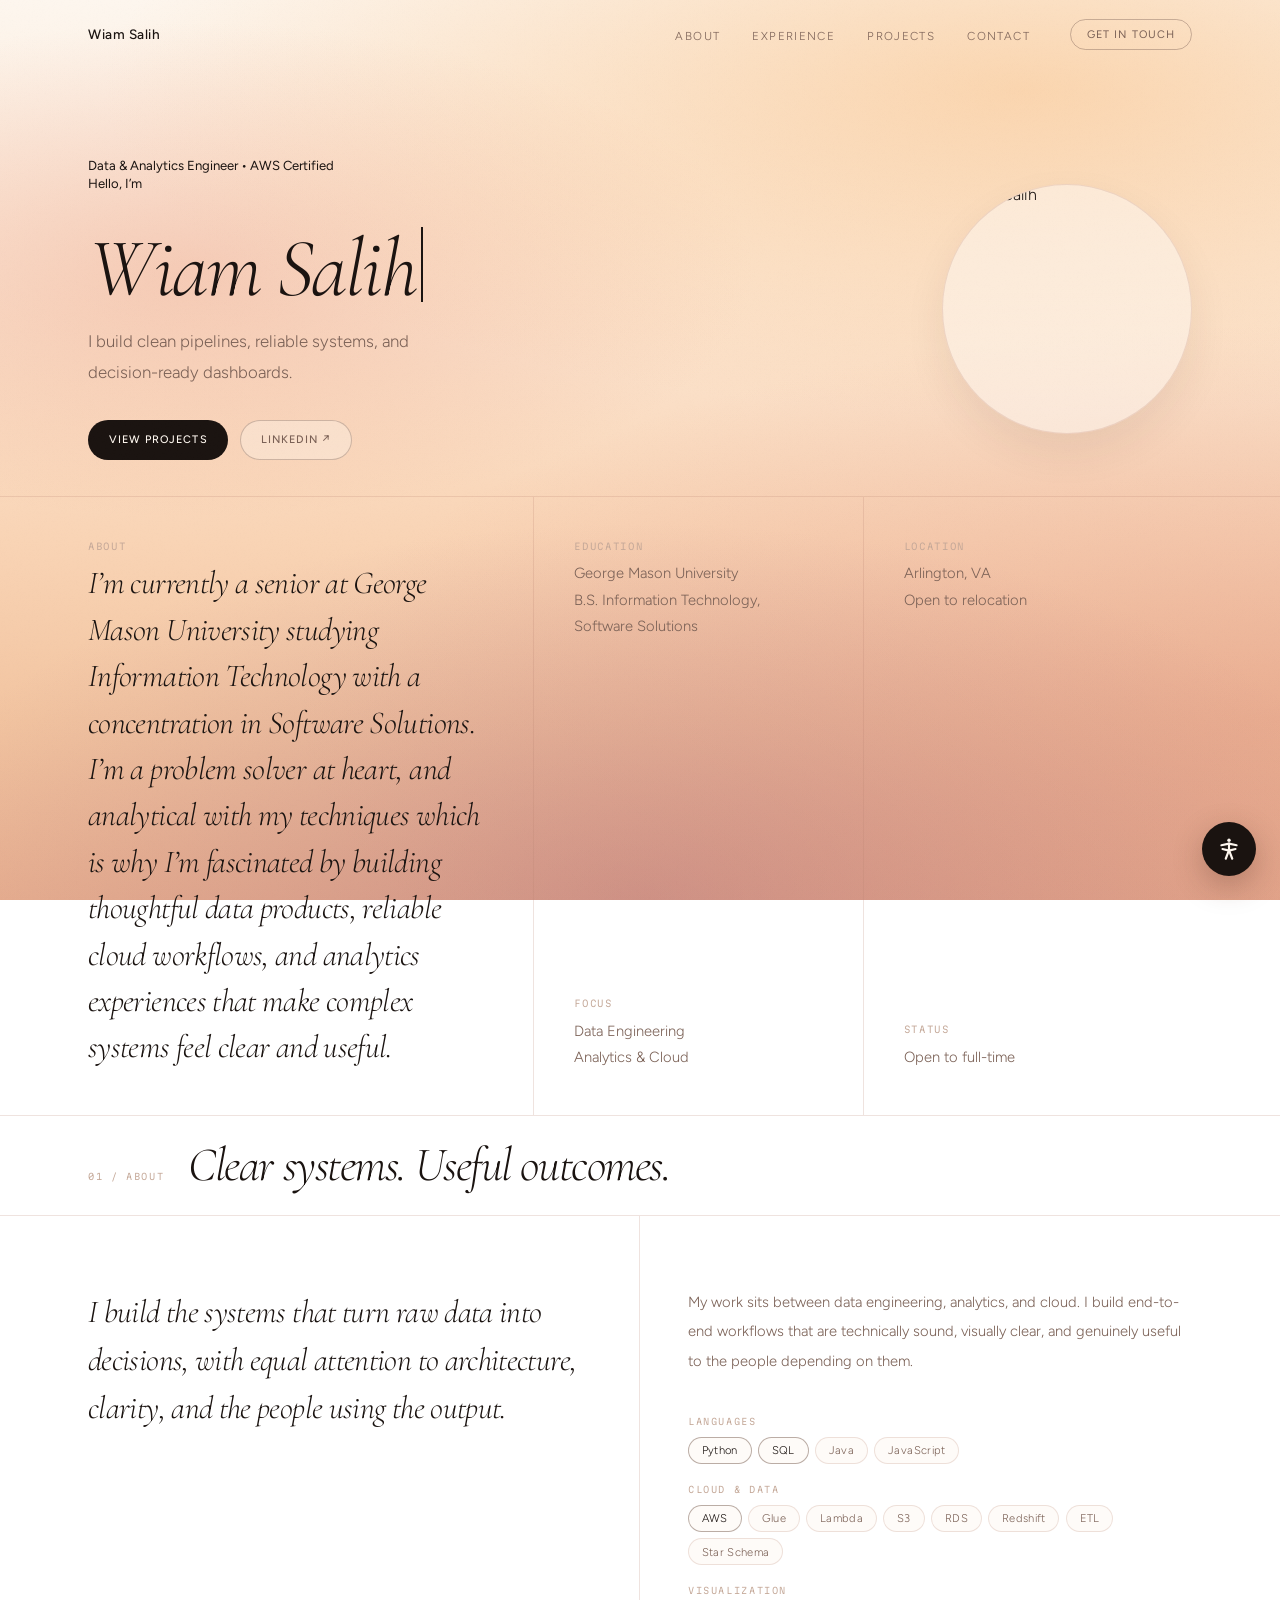
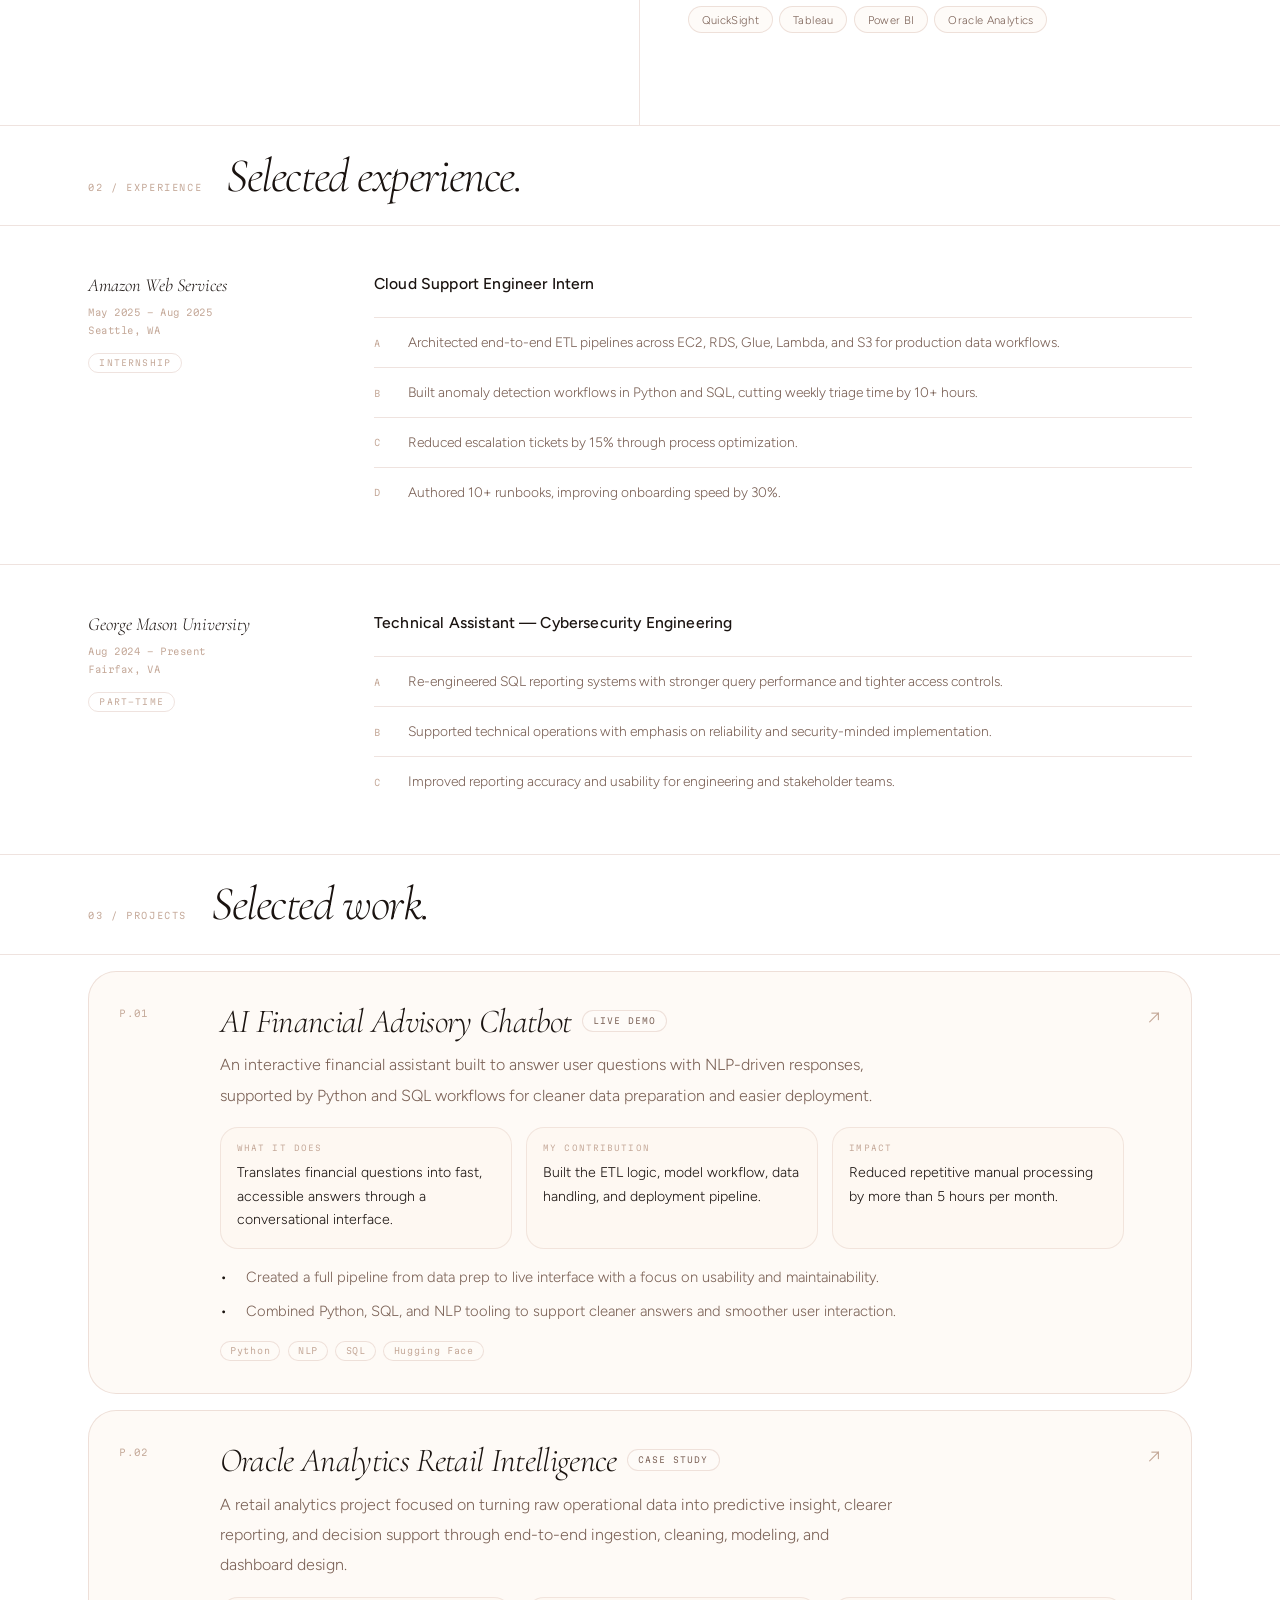
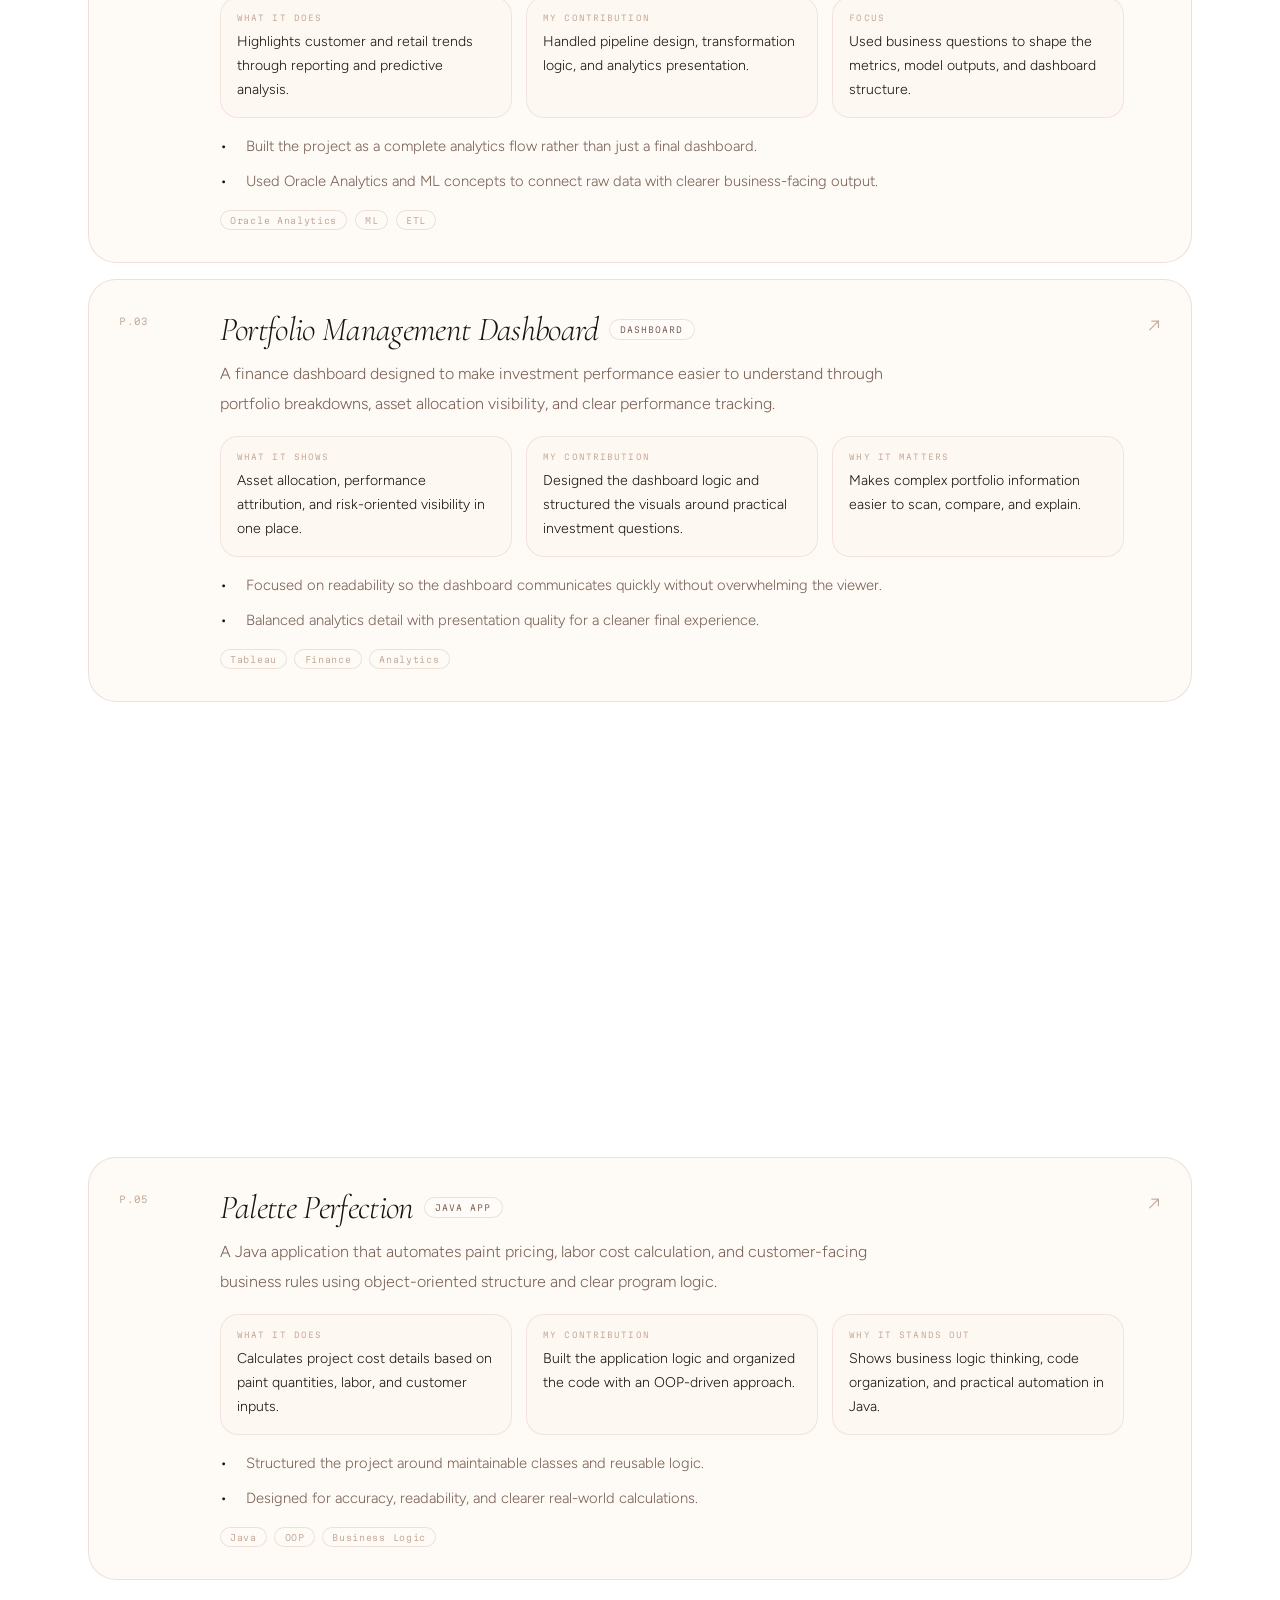
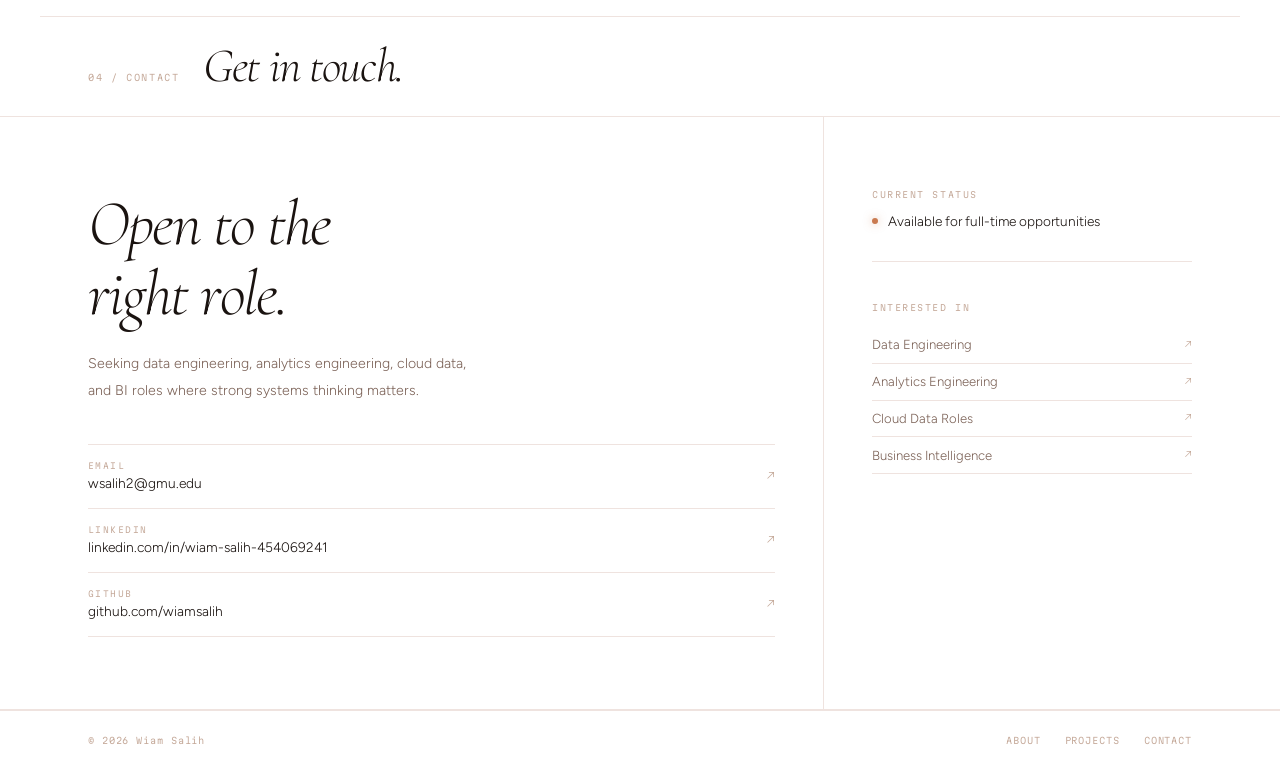
==== index.html @ b7ea5c24 "Implement accessibility toolkit in index.html Added accessibility features including a toggle for hi" ====
<!DOCTYPE html>
<html lang="en">
<head>
  <meta charset="UTF-8" />
  <meta name="viewport" content="width=device-width, initial-scale=1.0" />
  <title>Wiam Salih</title>
  <link rel="preconnect" href="https://fonts.googleapis.com" />
  <link rel="preconnect" href="https://fonts.gstatic.com" crossorigin />
  <link href="https://fonts.googleapis.com/css2?family=Cormorant+Garamond:ital,wght@0,300;1,300;1,400&family=Figtree:wght@300;400;500;600&family=Martian+Mono:wght@300;400&display=swap" rel="stylesheet" />

  <style>
    :root {
      --s0: #fdf6ee;
      --s1: #fce8d5;
      --s2: #f9d0b0;
      --s3: #f4b48a;
      --s4: #e8937a;
      --s5: #d4756a;
      --s6: #b85e6a;
      --s7: #8e4a6e;

      --ink: #1a1310;
      --mid: #7a6055;
      --faint: #c4a898;
      --rule: rgba(180,130,110,0.22);
      --card: rgba(253,246,238,0.52);

      --serif: 'Cormorant Garamond', Georgia, serif;
      --sans: 'Figtree', system-ui, sans-serif;
      --mono: 'Martian Mono', monospace;

      --max: 1200px;
      --pad: clamp(1.25rem, 4vw, 3rem);
    }

    *, *::before, *::after { box-sizing: border-box; margin: 0; padding: 0; }
    html { scroll-behavior: smooth; }

    body {
      font-family: var(--sans);
      font-weight: 300;
      color: var(--ink);
      -webkit-font-smoothing: antialiased;
      overflow-x: hidden;
      background:
        radial-gradient(ellipse 120% 60% at 80% 10%, rgba(248,190,130,0.55) 0%, transparent 60%),
        radial-gradient(ellipse 80% 50% at 15% 30%, rgba(232,147,122,0.35) 0%, transparent 55%),
        radial-gradient(ellipse 100% 70% at 50% 100%, rgba(142,74,110,0.28) 0%, transparent 60%),
        radial-gradient(ellipse 140% 80% at 100% 80%, rgba(212,117,106,0.3) 0%, transparent 55%),
        linear-gradient(180deg, #fdf6ee 0%, #fce8d5 30%, #f9d4b5 60%, #f2c4a0 80%, #e8b090 100%);
      background-attachment: fixed;
      min-height: 100vh;
    }

    body::after {
      content: "";
      position: fixed;
      inset: 0;
      pointer-events: none;
      z-index: 9998;
      background-image: url("data:image/svg+xml,%3Csvg xmlns='http://www.w3.org/2000/svg' width='300' height='300'%3E%3Cfilter id='n'%3E%3CfeTurbulence type='fractalNoise' baseFrequency='0.75' numOctaves='4' stitchTiles='stitch'/%3E%3C/filter%3E%3Crect width='300' height='300' filter='url(%23n)' opacity='0.03'/%3E%3C/svg%3E");
      opacity: 0.5;
    }

    a { color: inherit; text-decoration: none; }

    nav {
      position: fixed;
      top: 0;
      left: 0;
      right: 0;
      z-index: 100;
      transition: background .4s, border-color .4s, backdrop-filter .4s;
      border-bottom: 1px solid transparent;
    }
    nav.scrolled {
      background: rgba(253,246,238,0.82);
      backdrop-filter: blur(16px) saturate(1.4);
      border-color: var(--rule);
    }
    .nav-inner {
      max-width: var(--max);
      margin: 0 auto;
      padding: 0 var(--pad);
      height: 68px;
      display: flex;
      align-items: center;
      justify-content: space-between;
    }
    .nav-logo {
      font-size: 0.85rem;
      font-weight: 500;
      letter-spacing: 0.04em;
      color: var(--ink);
    }
    .nav-right {
      display: flex;
      align-items: center;
      gap: 2.5rem;
    }
    .nav-links {
      list-style: none;
      display: flex;
      gap: 2rem;
    }
    .nav-links a {
      font-size: 0.72rem;
      letter-spacing: 0.12em;
      text-transform: uppercase;
      color: var(--mid);
      transition: color .2s;
    }
    .nav-links a:hover { color: var(--ink); }
    .nav-cta {
      font-size: 0.68rem;
      font-weight: 400;
      letter-spacing: 0.1em;
      text-transform: uppercase;
      border: 1px solid rgba(122,96,85,0.4);
      padding: 0.5rem 1rem;
      border-radius: 999px;
      color: var(--mid);
      transition: border-color .2s, color .2s, background .2s;
    }
    .nav-cta:hover {
      border-color: var(--ink);
      color: var(--ink);
      background: rgba(26,19,16,0.04);
    }

    .hero-top {
      padding-top: 68px;
      border-bottom: 1px solid var(--rule);
      position: relative;
      isolation: isolate;
    }
    .hero-top-inner {
      max-width: var(--max);
      margin: 0 auto;
      padding: clamp(4rem, 10vh, 7rem) var(--pad) clamp(2rem, 4vh, 3.5rem);
    }
    .hero-copy {
      display: grid;
      grid-template-columns: minmax(0, 1fr) 260px;
      gap: clamp(2rem, 5vw, 5rem);
      align-items: center;
    }
    .hero-text {
      max-width: 760px;
      min-width: 0;
    }
    .hero-eyebrow {
      font-family: var(--sans);
      font-size: 0.82rem;
      font-weight: 400;
      letter-spacing: 0;
      color: var(--ink);
      margin-bottom: 0.2rem;
    }
    .hero-intro {
      font-size: 0.82rem;
      font-weight: 400;
      color: var(--ink);
      margin-bottom: 0.2rem;
    }
    .typed-name-wrap {
      min-height: clamp(5rem, 9vw, 7.25rem);
      display: flex;
      align-items: flex-end;
      margin-bottom: 1rem;
    }
    .typed-name {
      font-family: var(--serif);
      font-size: clamp(3.2rem, 6.7vw, 5.2rem);
      font-weight: 300;
      font-style: italic;
      line-height: 0.98;
      letter-spacing: -0.03em;
      white-space: nowrap;
      color: var(--ink);
    }
    .cursor {
      display: inline-block;
      width: 2px;
      height: 0.9em;
      margin-left: 6px;
      background: var(--ink);
      vertical-align: -0.08em;
      animation: blinkCursor 1s steps(1) infinite;
    }
    @keyframes blinkCursor { 50% { opacity: 0; } }

    .hero-subcopy {
      max-width: 34ch;
      margin-top: 0.4rem;
      font-size: 1.05rem;
      line-height: 1.85;
      color: var(--mid);
    }
    .hero-actions {
      display: flex;
      gap: 0.75rem;
      flex-wrap: wrap;
      margin-top: 2rem;
    }
    .hero-image-wrap {
      display: flex;
      justify-content: flex-end;
      align-items: center;
    }
    .hero-image {
      width: clamp(180px, 22vw, 250px);
      height: clamp(180px, 22vw, 250px);
      border-radius: 50%;
      overflow: hidden;
      border: 1px solid var(--rule);
      background: rgba(253,246,238,0.55);
      box-shadow: 0 18px 40px rgba(67,35,25,0.08);
      flex-shrink: 0;
    }
    .hero-image img {
      width: 100%;
      height: 100%;
      object-fit: cover;
      object-position: center;
      display: block;
    }

    .hero-bottom { border-bottom: 1px solid var(--rule); }
    .hero-cols {
      max-width: var(--max);
      margin: 0 auto;
      padding: 0 var(--pad);
      display: grid;
      grid-template-columns: 1.15fr 0.85fr 0.85fr;
    }
    .hero-col {
      padding: 2.75rem 0;
      display: flex;
      flex-direction: column;
      gap: 2rem;
      justify-content: space-between;
    }
    .hero-col + .hero-col {
      border-left: 1px solid var(--rule);
      padding-left: 2.5rem;
    }
    .hero-col:not(:last-child) { padding-right: 2.5rem; }
    .col-label {
      font-family: var(--mono);
      font-size: 0.58rem;
      letter-spacing: 0.18em;
      text-transform: uppercase;
      color: var(--faint);
      margin-bottom: 0.55rem;
    }
    .col-value {
      font-size: 0.92rem;
      color: var(--mid);
      line-height: 1.8;
    }
    .col-value.big {
      font-family: var(--serif);
      font-size: clamp(1.4rem, 2.8vw, 2rem);
      font-weight: 300;
      font-style: italic;
      line-height: 1.45;
      letter-spacing: -0.02em;
      color: var(--ink);
    }

    .btn {
      display: inline-flex;
      align-items: center;
      font-size: 0.68rem;
      font-weight: 500;
      letter-spacing: 0.1em;
      text-transform: uppercase;
      padding: 0.78rem 1.22rem;
      border-radius: 999px;
      border: 1px solid transparent;
      transition: background .2s, color .2s, border-color .2s, transform .18s;
      cursor: pointer;
    }
    .btn:hover { transform: translateY(-1px); }
    .btn-dark {
      background: var(--ink);
      color: var(--s0);
    }
    .btn-dark:hover { background: #2f1e18; }
    .btn-ghost {
      border-color: rgba(122,96,85,0.35);
      color: var(--mid);
      background: rgba(253,246,238,0.35);
    }
    .btn-ghost:hover {
      border-color: var(--ink);
      color: var(--ink);
    }

    .s-hdr { border-bottom: 1px solid var(--rule); }
    .s-hdr-inner {
      max-width: var(--max);
      margin: 0 auto;
      padding: 1.6rem var(--pad);
      display: flex;
      align-items: baseline;
      gap: 1.5rem;
    }
    .s-num {
      font-family: var(--mono);
      font-size: 0.56rem;
      letter-spacing: 0.18em;
      text-transform: uppercase;
      color: var(--faint);
      flex-shrink: 0;
    }
    .s-title {
      font-family: var(--serif);
      font-size: clamp(1.75rem, 4vw, 3rem);
      font-weight: 300;
      font-style: italic;
      letter-spacing: -0.03em;
      line-height: 1;
      color: var(--ink);
    }

    .about-body { border-bottom: 1px solid var(--rule); }
    .about-body-inner {
      max-width: var(--max);
      margin: 0 auto;
      padding: 0 var(--pad);
      display: grid;
      grid-template-columns: 1fr 1fr;
    }
    .about-left {
      padding: 4.5rem 3rem 4.5rem 0;
      border-right: 1px solid var(--rule);
    }
    .about-statement {
      font-family: var(--serif);
      font-size: clamp(1.4rem, 2.6vw, 2rem);
      font-weight: 300;
      font-style: italic;
      line-height: 1.5;
      letter-spacing: -0.02em;
      color: var(--ink);
    }
    .about-right { padding: 4.5rem 0 4.5rem 3rem; }
    .about-para {
      font-size: 0.92rem;
      color: var(--mid);
      line-height: 2;
      margin-bottom: 2.5rem;
    }
    .skill-row { margin-bottom: 1.25rem; }
    .skill-label {
      font-family: var(--mono);
      font-size: 0.56rem;
      letter-spacing: 0.18em;
      text-transform: uppercase;
      color: var(--faint);
      margin-bottom: 0.6rem;
    }
    .chips {
      display: flex;
      flex-wrap: wrap;
      gap: 0.4rem;
    }
    .chip {
      font-size: 0.7rem;
      letter-spacing: 0.03em;
      color: var(--mid);
      border: 1px solid var(--rule);
      border-radius: 999px;
      padding: 0.35rem 0.8rem;
      transition: border-color .2s, color .2s;
      background: rgba(253,246,238,0.4);
    }
    .chip:hover { border-color: rgba(122,96,85,0.6); color: var(--ink); }
    .chip.hi { border-color: rgba(122,96,85,0.5); color: var(--ink); }

    .exp-list { border-bottom: 1px solid var(--rule); }
    .exp-item {
      border-bottom: 1px solid var(--rule);
      transition: background .25s;
    }
    .exp-item:last-child { border-bottom: none; }
    .exp-item:hover { background: rgba(253,246,238,0.5); }
    .exp-item-inner {
      max-width: var(--max);
      margin: 0 auto;
      padding: 3rem var(--pad);
      display: grid;
      grid-template-columns: 230px 1fr;
      gap: 3.5rem;
    }
    .exp-company {
      font-family: var(--serif);
      font-size: 1.15rem;
      font-weight: 300;
      font-style: italic;
      margin-bottom: 0.45rem;
      color: var(--ink);
    }
    .exp-meta {
      font-family: var(--mono);
      font-size: 0.58rem;
      letter-spacing: 0.06em;
      color: var(--faint);
      line-height: 2;
    }
    .exp-badge {
      display: inline-block;
      margin-top: 0.75rem;
      font-family: var(--mono);
      font-size: 0.52rem;
      letter-spacing: 0.14em;
      text-transform: uppercase;
      color: var(--faint);
      border: 1px solid var(--rule);
      border-radius: 999px;
      padding: 0.25rem 0.65rem;
    }
    .exp-role {
      font-size: 0.98rem;
      font-weight: 500;
      color: var(--ink);
      margin-bottom: 1.5rem;
      letter-spacing: 0.01em;
    }
    .exp-bullets {
      list-style: none;
      counter-reset: abc;
    }
    .exp-bullets li {
      display: grid;
      grid-template-columns: 1.4rem 1fr;
      gap: 0.75rem;
      padding: 0.75rem 0;
      border-top: 1px solid var(--rule);
      font-size: 0.86rem;
      color: var(--mid);
      line-height: 1.8;
      counter-increment: abc;
    }
    .exp-bullets li::before {
      content: counter(abc, upper-alpha);
      font-family: var(--mono);
      font-size: 0.56rem;
      color: var(--faint);
      padding-top: 0.35rem;
      letter-spacing: 0.05em;
    }

    .project-list {
      border-bottom: 1px solid var(--rule);
      max-width: var(--max);
      margin: 0 auto;
      padding: 1rem var(--pad) 2.2rem;
      display: grid;
      gap: 1rem;
    }
    .project-row {
      display: block;
      border: 1px solid var(--rule);
      border-radius: 28px;
      background: var(--card);
      backdrop-filter: blur(10px);
      transition: transform .25s, border-color .25s, background .25s, box-shadow .25s;
      overflow: hidden;
    }
    .project-row:hover {
      transform: translateY(-4px);
      border-color: rgba(122,96,85,0.45);
      background: rgba(253,246,238,0.72);
      box-shadow: 0 18px 45px rgba(67,35,25,0.08);
    }
    .project-row:hover .pr-arrow {
      transform: translate(4px,-4px);
      color: var(--ink);
    }
    .project-row-inner {
      padding: 1.8rem 1.9rem 2rem;
      display: grid;
      grid-template-columns: 78px 1fr auto;
      align-items: start;
      gap: 1.4rem;
    }
    .pr-num {
      font-family: var(--mono);
      font-size: 0.58rem;
      letter-spacing: 0.12em;
      text-transform: uppercase;
      color: var(--faint);
      padding-top: 0.45rem;
    }
    .pr-topline {
      display: flex;
      align-items: center;
      flex-wrap: wrap;
      gap: 0.65rem;
      margin-bottom: 0.55rem;
    }
    .pr-title {
      font-family: var(--serif);
      font-size: clamp(1.5rem, 2.9vw, 2.1rem);
      font-weight: 300;
      font-style: italic;
      letter-spacing: -0.02em;
      color: var(--ink);
    }
    .pr-badge {
      font-family: var(--mono);
      font-size: 0.52rem;
      letter-spacing: 0.12em;
      text-transform: uppercase;
      color: var(--mid);
      border: 1px solid var(--rule);
      border-radius: 999px;
      padding: 0.3rem 0.65rem;
      background: rgba(255,255,255,0.24);
    }
    .pr-desc {
      font-size: 1rem;
      color: var(--mid);
      line-height: 1.9;
      max-width: 68ch;
      margin-bottom: 1rem;
    }
    .pr-detail-grid {
      display: grid;
      grid-template-columns: repeat(3, minmax(0, 1fr));
      gap: 0.9rem;
      margin-bottom: 1rem;
    }
    .pr-detail {
      border: 1px solid rgba(180,130,110,0.16);
      border-radius: 18px;
      padding: 0.95rem 1rem;
      background: rgba(253,246,238,0.5);
    }
    .pr-detail-label {
      font-family: var(--mono);
      font-size: 0.5rem;
      letter-spacing: 0.14em;
      text-transform: uppercase;
      color: var(--faint);
      margin-bottom: 0.45rem;
    }
    .pr-detail-value {
      font-size: 0.88rem;
      line-height: 1.7;
      color: var(--ink);
    }
    .pr-highlights {
      list-style: none;
      display: grid;
      gap: 0.55rem;
      margin-bottom: 1rem;
    }
    .pr-highlights li {
      display: grid;
      grid-template-columns: 1rem 1fr;
      gap: 0.65rem;
      font-size: 0.92rem;
      color: var(--mid);
      line-height: 1.75;
    }
    .pr-highlights li::before {
      content: "•";
      color: var(--ink);
    }
    .pr-tags {
      display: flex;
      gap: 0.45rem;
      flex-wrap: wrap;
    }
    .pr-tag {
      font-family: var(--mono);
      font-size: 0.54rem;
      letter-spacing: 0.08em;
      color: var(--faint);
      border: 1px solid var(--rule);
      border-radius: 999px;
      padding: 0.22rem 0.58rem;
      background: rgba(255,255,255,0.18);
    }
    .pr-arrow {
      font-size: 1.2rem;
      color: var(--faint);
      flex-shrink: 0;
      transition: transform .25s, color .2s;
      padding-top: 0.45rem;
    }

    .contact-body { border-bottom: 1px solid var(--rule); }
    .contact-body-inner {
      max-width: var(--max);
      margin: 0 auto;
      padding: 0 var(--pad);
      display: grid;
      grid-template-columns: 1fr 0.5fr;
    }
    .contact-left {
      padding: 4.5rem 3rem 4.5rem 0;
      border-right: 1px solid var(--rule);
    }
    .contact-h {
      font-family: var(--serif);
      font-size: clamp(2rem, 5vw, 4rem);
      font-weight: 300;
      font-style: italic;
      letter-spacing: -0.03em;
      line-height: 1.1;
      color: var(--ink);
      margin-bottom: 1.25rem;
    }
    .contact-sub {
      font-size: 0.88rem;
      color: var(--mid);
      line-height: 1.95;
      margin-bottom: 2.5rem;
      max-width: 42ch;
    }
    .clinks { display: grid; }
    .clink {
      display: flex;
      align-items: center;
      justify-content: space-between;
      padding: 1rem 0;
      border-top: 1px solid var(--rule);
      transition: opacity .2s;
    }
    .clink:last-child { border-bottom: 1px solid var(--rule); }
    .clink:hover { opacity: 0.55; }
    .cl-label {
      font-family: var(--mono);
      font-size: 0.52rem;
      letter-spacing: 0.18em;
      text-transform: uppercase;
      color: var(--faint);
      display: block;
      margin-bottom: 0.12rem;
    }
    .cl-value {
      font-size: 0.86rem;
      color: var(--ink);
    }
    .cl-arrow {
      font-size: 0.8rem;
      color: var(--faint);
    }

    .contact-right {
      padding: 4.5rem 0 4.5rem 3rem;
    }
    .st-label,
    .roles-label {
      font-family: var(--mono);
      font-size: 0.54rem;
      letter-spacing: 0.18em;
      text-transform: uppercase;
      color: var(--faint);
      margin-bottom: 0.85rem;
    }
    .st-row {
      display: flex;
      align-items: center;
      gap: 0.6rem;
      font-size: 0.85rem;
      color: var(--ink);
      margin-bottom: 2.5rem;
      padding-bottom: 2rem;
      border-bottom: 1px solid var(--rule);
    }
    .sdot {
      width: 6px;
      height: 6px;
      border-radius: 50%;
      background: #c97a50;
      box-shadow: 0 0 8px rgba(201,122,80,0.5);
      animation: blink 2.5s ease-in-out infinite;
    }
    @keyframes blink { 0%,100% { opacity: 1; } 50% { opacity: 0.3; } }
    .role-item {
      font-size: 0.82rem;
      color: var(--mid);
      padding: 0.65rem 0;
      border-bottom: 1px solid var(--rule);
      display: flex;
      justify-content: space-between;
      align-items: center;
      transition: color .2s;
    }
    .role-item:first-of-type { border-top: 1px solid var(--rule); }
    .role-item:hover { color: var(--ink); }
    .role-arr {
      font-size: 0.7rem;
      color: var(--faint);
    }

    footer { border-top: 1px solid var(--rule); }
    .footer-inner {
      max-width: var(--max);
      margin: 0 auto;
      padding: 1.5rem var(--pad);
      display: flex;
      justify-content: space-between;
      align-items: center;
      flex-wrap: wrap;
      gap: 1rem;
    }
    .footer-copy,
    .footer-links a {
      font-family: var(--mono);
      font-size: 0.56rem;
      letter-spacing: 0.1em;
      color: var(--faint);
    }
    .footer-links {
      display: flex;
      gap: 1.5rem;
    }
    .footer-links a {
      text-transform: uppercase;
      transition: color .2s;
    }
    .footer-links a:hover { color: var(--ink); }

    .reveal {
      opacity: 0;
      transform: translateY(12px);
      transition: opacity .7s ease, transform .7s ease;
    }
    .reveal.visible {
      opacity: 1;
      transform: translateY(0);
    }

    @media (max-width: 1080px) {
      .hero-copy {
        grid-template-columns: 1fr 220px;
      }
      .pr-detail-grid {
        grid-template-columns: 1fr;
      }
    }

    @media (max-width: 960px) {
      .hero-copy {
        grid-template-columns: 1fr;
      }
      .hero-text {
        order: 2;
      }
      .hero-image-wrap {
        order: 1;
        justify-content: flex-start;
      }
      .hero-cols {
        grid-template-columns: 1fr 1fr;
      }
      .hero-col:last-child {
        display: none;
      }
      .about-body-inner,
      .contact-body-inner {
        grid-template-columns: 1fr;
      }
      .about-left,
      .contact-left {
        border-right: none;
        border-bottom: 1px solid var(--rule);
        padding-right: 0;
        padding-bottom: 3rem;
      }
      .about-right,
      .contact-right {
        padding-left: 0;
      }
      .exp-item-inner {
        grid-template-columns: 1fr;
        gap: 1.25rem;
      }
      .project-row-inner {
        grid-template-columns: 1fr;
      }
      .pr-arrow {
        display: none;
      }
    }

    /* ===== Accessibility toolkit ===== */
    .skip-link {
      position: absolute;
      left: -999px;
      top: auto;
      z-index: 10000;
      background: var(--ink);
      color: var(--s0);
      padding: 0.85rem 1.25rem;
      border-radius: 0 0 10px 0;
      font-size: 0.85rem;
      letter-spacing: 0.02em;
    }
    .skip-link:focus {
      left: 0;
      top: 0;
    }

    :focus-visible {
      outline: 3px solid #8e4a6e;
      outline-offset: 2px;
    }

    #a11y-toggle {
      position: fixed;
      bottom: 1.5rem;
      right: 1.5rem;
      z-index: 9999;
      width: 54px;
      height: 54px;
      border-radius: 50%;
      background: var(--ink);
      color: var(--s0);
      border: none;
      display: flex;
      align-items: center;
      justify-content: center;
      cursor: pointer;
      box-shadow: 0 10px 30px rgba(67,35,25,0.28);
      transition: transform .18s, background .2s;
    }
    #a11y-toggle:hover { background: #2f1e18; transform: translateY(-2px); }
    #a11y-toggle svg { width: 26px; height: 26px; }

    #a11y-panel {
      position: fixed;
      bottom: 5.5rem;
      right: 1.5rem;
      z-index: 9999;
      width: min(320px, calc(100vw - 2.5rem));
      background: rgba(253,246,238,0.97);
      backdrop-filter: blur(14px) saturate(1.3);
      border: 1px solid var(--rule);
      border-radius: 20px;
      box-shadow: 0 20px 50px rgba(67,35,25,0.22);
      padding: 1.25rem;
      display: none;
      flex-direction: column;
      gap: 0.9rem;
      max-height: min(70vh, 560px);
      overflow-y: auto;
    }
    #a11y-panel.open { display: flex; }
    #a11y-panel h2 {
      font-family: var(--serif);
      font-size: 1.3rem;
      font-weight: 300;
      font-style: italic;
      color: var(--ink);
    }
    .a11y-row {
      display: flex;
      align-items: center;
      justify-content: space-between;
      gap: 0.75rem;
      border-top: 1px solid var(--rule);
      padding-top: 0.9rem;
    }
    .a11y-row:first-of-type { border-top: none; padding-top: 0; }
    .a11y-row-label {
      font-size: 0.82rem;
      color: var(--ink);
    }
    .a11y-row-desc {
      font-size: 0.7rem;
      color: var(--mid);
      margin-top: 0.15rem;
    }
    .a11y-btn-group {
      display: flex;
      gap: 0.4rem;
      flex-shrink: 0;
    }
    .a11y-mini-btn {
      width: 32px;
      height: 32px;
      border-radius: 50%;
      border: 1px solid var(--rule);
      background: rgba(255,255,255,0.4);
      color: var(--ink);
      font-size: 0.9rem;
      cursor: pointer;
      display: flex;
      align-items: center;
      justify-content: center;
      transition: border-color .2s, background .2s;
    }
    .a11y-mini-btn:hover { border-color: var(--ink); background: rgba(255,255,255,0.7); }

    .a11y-switch {
      position: relative;
      width: 42px;
      height: 24px;
      border-radius: 999px;
      background: rgba(122,96,85,0.3);
      border: none;
      cursor: pointer;
      flex-shrink: 0;
      transition: background .2s;
    }
    .a11y-switch::before {
      content: "";
      position: absolute;
      top: 3px;
      left: 3px;
      width: 18px;
      height: 18px;
      border-radius: 50%;
      background: var(--s0);
      transition: transform .2s;
    }
    .a11y-switch[aria-pressed="true"] { background: var(--ink); }
    .a11y-switch[aria-pressed="true"]::before { transform: translateX(18px); }

    .a11y-reset {
      margin-top: 0.25rem;
      align-self: flex-start;
      font-size: 0.72rem;
      letter-spacing: 0.08em;
      text-transform: uppercase;
      color: var(--mid);
      background: none;
      border: 1px solid var(--rule);
      border-radius: 999px;
      padding: 0.5rem 0.9rem;
      cursor: pointer;
      transition: border-color .2s, color .2s;
    }
    .a11y-reset:hover { border-color: var(--ink); color: var(--ink); }

    /* Underline links mode */
    body.a11y-underline a { text-decoration: underline; text-underline-offset: 2px; }

    /* Reduce motion mode */
    body.a11y-reduce-motion,
    body.a11y-reduce-motion * {
      animation-duration: 0.001ms !important;
      animation-iteration-count: 1 !important;
      transition-duration: 0.001ms !important;
      scroll-behavior: auto !important;
    }
    body.a11y-reduce-motion .reveal { opacity: 1 !important; transform: none !important; }

    /* Dyslexia-friendly mode */
    body.a11y-dyslexia,
    body.a11y-dyslexia .hero-subcopy,
    body.a11y-dyslexia .about-para,
    body.a11y-dyslexia .pr-desc,
    body.a11y-dyslexia .exp-bullets li,
    body.a11y-dyslexia .pr-highlights li,
    body.a11y-dyslexia .col-value,
    body.a11y-dyslexia .contact-sub {
      font-family: Arial, Verdana, sans-serif !important;
      letter-spacing: 0.02em;
      line-height: 1.9 !important;
      word-spacing: 0.08em;
    }
    body.a11y-dyslexia .typed-name,
    body.a11y-dyslexia .s-title,
    body.a11y-dyslexia .about-statement,
    body.a11y-dyslexia .pr-title,
    body.a11y-dyslexia .contact-h,
    body.a11y-dyslexia .exp-company,
    body.a11y-dyslexia .col-value.big {
      font-family: Arial, Verdana, sans-serif !important;
      font-style: normal !important;
    }

    /* High contrast mode */
    body.a11y-contrast {
      background: #000 !important;
    }
    body.a11y-contrast::after { display: none; }
    body.a11y-contrast,
    body.a11y-contrast .col-value,
    body.a11y-contrast .col-value.big,
    body.a11y-contrast .about-para,
    body.a11y-contrast .hero-subcopy,
    body.a11y-contrast .pr-desc,
    body.a11y-contrast .pr-detail-value,
    body.a11y-contrast .exp-bullets li,
    body.a11y-contrast .pr-highlights li,
    body.a11y-contrast .contact-sub,
    body.a11y-contrast .exp-meta,
    body.a11y-contrast .cl-value,
    body.a11y-contrast .role-item {
      color: #fff !important;
    }
    body.a11y-contrast .typed-name,
    body.a11y-contrast .s-title,
    body.a11y-contrast .about-statement,
    body.a11y-contrast .pr-title,
    body.a11y-contrast .contact-h,
    body.a11y-contrast .exp-company,
    body.a11y-contrast h1,
    body.a11y-contrast h2,
    body.a11y-contrast h3 {
      color: #ffe27a !important;
    }
    body.a11y-contrast nav,
    body.a11y-contrast #a11y-panel,
    body.a11y-contrast .project-row,
    body.a11y-contrast .pr-detail {
      background: #000 !important;
      border-color: #ffe27a !important;
    }
    body.a11y-contrast nav.scrolled { backdrop-filter: none !important; }
    body.a11y-contrast a { color: #7fd4ff !important; }
    body.a11y-contrast .btn-dark { background: #ffe27a !important; color: #000 !important; }
    body.a11y-contrast .btn-ghost { border-color: #ffe27a !important; color: #ffe27a !important; }
    body.a11y-contrast .chip,
    body.a11y-contrast .pr-tag,
    body.a11y-contrast .exp-badge,
    body.a11y-contrast .pr-badge { border-color: #ffe27a !important; color: #fff !important; background: #000 !important; }
    body.a11y-contrast .rule,
    body.a11y-contrast * { border-color: #ffe27a !important; }

    @media (max-width: 640px) {
      .nav-links {
        display: none;
      }
      .hero-top-inner {
        padding-top: 3rem;
      }
      .hero-cols {
        grid-template-columns: 1fr;
      }
      .hero-col + .hero-col {
        border-left: none;
        border-top: 1px solid var(--rule);
        padding-left: 0;
      }
      .typed-name {
        font-size: clamp(2.6rem, 15vw, 4rem);
        white-space: normal;
      }
      .hero-subcopy {
        font-size: 0.96rem;
      }
      .project-list {
        padding-inline: 1rem;
      }
      .project-row-inner {
        padding: 1.4rem;
      }
      .pr-num {
        display: none;
      }
      .pr-title {
        font-size: 1.55rem;
      }
      .pr-desc,
      .pr-highlights li,
      .pr-detail-value {
        font-size: 0.92rem;
      }
    }
  </style>
</head>
<body>
  <a class="skip-link" href="#main">Skip to main content</a>
  <nav id="nav">
    <div class="nav-inner">
      <span class="nav-logo">Wiam Salih</span>
      <div class="nav-right">
        <ul class="nav-links">
          <li><a href="#about">About</a></li>
          <li><a href="#experience">Experience</a></li>
          <li><a href="#projects">Projects</a></li>
          <li><a href="#contact">Contact</a></li>
        </ul>
        <a class="nav-cta" href="mailto:wsalih2@gmu.edu">Get in touch</a>
      </div>
    </div>
  </nav>

  <main id="main">
    <div class="hero-top reveal visible">
      <div class="hero-top-inner">
        <div class="hero-copy">
          <div class="hero-text">
            <div class="hero-eyebrow">Data &amp; Analytics Engineer • AWS Certified</div>
            <div class="hero-intro">Hello, I’m</div>
            <div class="typed-name-wrap">
              <h1 class="typed-name" id="typedName" aria-label="Wiam Salih">Wiam Salih</h1>
            </div>
            <p class="hero-subcopy">I build clean pipelines, reliable systems, and decision-ready dashboards.</p>
            <div class="hero-actions">
              <a class="btn btn-dark" href="#projects">View Projects</a>
              <a class="btn btn-ghost" href="https://www.linkedin.com/in/wiam-salih-454069241/" target="_blank" rel="noopener">LinkedIn ↗</a>
            </div>
          </div>

          <div class="hero-image-wrap">
            <div class="hero-image">
              <img src="pictureofme.png" alt="Wiam Salih" />
            </div>
          </div>
        </div>
      </div>
    </div>

    <div class="hero-bottom">
      <div class="hero-cols reveal visible">
        <div class="hero-col">
          <div>
            <div class="col-label">About</div>
            <div class="col-value big">I’m currently a senior at George Mason University studying Information Technology with a concentration in Software Solutions. I’m a problem solver at heart, and analytical with my techniques which is why I’m fascinated by building thoughtful data products, reliable cloud workflows, and analytics experiences that make complex systems feel clear and useful.</div>
          </div>
        </div>
        <div class="hero-col">
          <div>
            <div class="col-label">Education</div>
            <div class="col-value">George Mason University<br />B.S. Information Technology, Software Solutions</div>
          </div>
          <div>
            <div class="col-label">Focus</div>
            <div class="col-value">Data Engineering<br />Analytics &amp; Cloud</div>
          </div>
        </div>
        <div class="hero-col">
          <div>
            <div class="col-label">Location</div>
            <div class="col-value">Arlington, VA<br />Open to relocation</div>
          </div>
          <div>
            <div class="col-label">Status</div>
            <div class="col-value">Open to full-time</div>
          </div>
        </div>
      </div>
    </div>

    <div id="about">
      <div class="s-hdr">
        <div class="s-hdr-inner reveal">
          <span class="s-num">01 / About</span>
          <h2 class="s-title">Clear systems. Useful outcomes.</h2>
        </div>
      </div>
      <div class="about-body">
        <div class="about-body-inner">
          <div class="about-left reveal">
            <p class="about-statement">I build the systems that turn raw data into decisions, with equal attention to architecture, clarity, and the people using the output.</p>
          </div>
          <div class="about-right reveal">
            <p class="about-para">My work sits between data engineering, analytics, and cloud. I build end-to-end workflows that are technically sound, visually clear, and genuinely useful to the people depending on them.</p>
            <div class="skill-row">
              <div class="skill-label">Languages</div>
              <div class="chips">
                <span class="chip hi">Python</span>
                <span class="chip hi">SQL</span>
                <span class="chip">Java</span>
                <span class="chip">JavaScript</span>
              </div>
            </div>
            <div class="skill-row">
              <div class="skill-label">Cloud &amp; Data</div>
              <div class="chips">
                <span class="chip hi">AWS</span>
                <span class="chip">Glue</span>
                <span class="chip">Lambda</span>
                <span class="chip">S3</span>
                <span class="chip">RDS</span>
                <span class="chip">Redshift</span>
                <span class="chip">ETL</span>
                <span class="chip">Star Schema</span>
              </div>
            </div>
            <div class="skill-row">
              <div class="skill-label">Visualization</div>
              <div class="chips">
                <span class="chip">QuickSight</span>
                <span class="chip">Tableau</span>
                <span class="chip">Power BI</span>
                <span class="chip">Oracle Analytics</span>
              </div>
            </div>
          </div>
        </div>
      </div>
    </div>

    <div id="experience">
      <div class="s-hdr">
        <div class="s-hdr-inner reveal">
          <span class="s-num">02 / Experience</span>
          <h2 class="s-title">Selected experience.</h2>
        </div>
      </div>
      <div class="exp-list">
        <div class="exp-item reveal">
          <div class="exp-item-inner">
            <div>
              <div class="exp-company">Amazon Web Services</div>
              <div class="exp-meta">May 2025 – Aug 2025<br />Seattle, WA</div>
              <div class="exp-badge">Internship</div>
            </div>
            <div>
              <div class="exp-role">Cloud Support Engineer Intern</div>
              <ul class="exp-bullets">
                <li>Architected end-to-end ETL pipelines across EC2, RDS, Glue, Lambda, and S3 for production data workflows.</li>
                <li>Built anomaly detection workflows in Python and SQL, cutting weekly triage time by 10+ hours.</li>
                <li>Reduced escalation tickets by 15% through process optimization.</li>
                <li>Authored 10+ runbooks, improving onboarding speed by 30%.</li>
              </ul>
            </div>
          </div>
        </div>

        <div class="exp-item reveal">
          <div class="exp-item-inner">
            <div>
              <div class="exp-company">George Mason University</div>
              <div class="exp-meta">Aug 2024 – Present<br />Fairfax, VA</div>
              <div class="exp-badge">Part-Time</div>
            </div>
            <div>
              <div class="exp-role">Technical Assistant — Cybersecurity Engineering</div>
              <ul class="exp-bullets">
                <li>Re-engineered SQL reporting systems with stronger query performance and tighter access controls.</li>
                <li>Supported technical operations with emphasis on reliability and security-minded implementation.</li>
                <li>Improved reporting accuracy and usability for engineering and stakeholder teams.</li>
              </ul>
            </div>
          </div>
        </div>
      </div>
    </div>

    <div id="projects">
      <div class="s-hdr">
        <div class="s-hdr-inner reveal">
          <span class="s-num">03 / Projects</span>
          <h2 class="s-title">Selected work.</h2>
        </div>
      </div>

      <div class="project-list">
        <a class="project-row reveal" href="https://wiamsalih-finance-chatbot.hf.space/" target="_blank" rel="noopener">
          <div class="project-row-inner">
            <span class="pr-num">P.01</span>
            <div>
              <div class="pr-topline">
                <div class="pr-title">AI Financial Advisory Chatbot</div>
                <span class="pr-badge">Live demo</span>
              </div>
              <div class="pr-desc">An interactive financial assistant built to answer user questions with NLP-driven responses, supported by Python and SQL workflows for cleaner data preparation and easier deployment.</div>
              <div class="pr-detail-grid">
                <div class="pr-detail">
                  <div class="pr-detail-label">What it does</div>
                  <div class="pr-detail-value">Translates financial questions into fast, accessible answers through a conversational interface.</div>
                </div>
                <div class="pr-detail">
                  <div class="pr-detail-label">My contribution</div>
                  <div class="pr-detail-value">Built the ETL logic, model workflow, data handling, and deployment pipeline.</div>
                </div>
                <div class="pr-detail">
                  <div class="pr-detail-label">Impact</div>
                  <div class="pr-detail-value">Reduced repetitive manual processing by more than 5 hours per month.</div>
                </div>
              </div>
              <ul class="pr-highlights">
                <li>Created a full pipeline from data prep to live interface with a focus on usability and maintainability.</li>
                <li>Combined Python, SQL, and NLP tooling to support cleaner answers and smoother user interaction.</li>
              </ul>
              <div class="pr-tags"><span class="pr-tag">Python</span><span class="pr-tag">NLP</span><span class="pr-tag">SQL</span><span class="pr-tag">Hugging Face</span></div>
            </div>
            <span class="pr-arrow">↗</span>
          </div>
        </a>

        <a class="project-row reveal" href="https://wiamsalih.github.io/case-study/" target="_blank" rel="noopener">
          <div class="project-row-inner">
            <span class="pr-num">P.02</span>
            <div>
              <div class="pr-topline">
                <div class="pr-title">Oracle Analytics Retail Intelligence</div>
                <span class="pr-badge">Case study</span>
              </div>
              <div class="pr-desc">A retail analytics project focused on turning raw operational data into predictive insight, clearer reporting, and decision support through end-to-end ingestion, cleaning, modeling, and dashboard design.</div>
              <div class="pr-detail-grid">
                <div class="pr-detail">
                  <div class="pr-detail-label">What it does</div>
                  <div class="pr-detail-value">Highlights customer and retail trends through reporting and predictive analysis.</div>
                </div>
                <div class="pr-detail">
                  <div class="pr-detail-label">My contribution</div>
                  <div class="pr-detail-value">Handled pipeline design, transformation logic, and analytics presentation.</div>
                </div>
                <div class="pr-detail">
                  <div class="pr-detail-label">Focus</div>
                  <div class="pr-detail-value">Used business questions to shape the metrics, model outputs, and dashboard structure.</div>
                </div>
              </div>
              <ul class="pr-highlights">
                <li>Built the project as a complete analytics flow rather than just a final dashboard.</li>
                <li>Used Oracle Analytics and ML concepts to connect raw data with clearer business-facing output.</li>
              </ul>
              <div class="pr-tags"><span class="pr-tag">Oracle Analytics</span><span class="pr-tag">ML</span><span class="pr-tag">ETL</span></div>
            </div>
            <span class="pr-arrow">↗</span>
          </div>
        </a>

        <a class="project-row reveal" href="https://drive.google.com/uc?export=download&id=1K82K-Tf0lvsUIT9jIIX1hgTYWp4SwtBL" target="_blank" rel="noopener">
          <div class="project-row-inner">
            <span class="pr-num">P.03</span>
            <div>
              <div class="pr-topline">
                <div class="pr-title">Portfolio Management Dashboard</div>
                <span class="pr-badge">Dashboard</span>
              </div>
              <div class="pr-desc">A finance dashboard designed to make investment performance easier to understand through portfolio breakdowns, asset allocation visibility, and clear performance tracking.</div>
              <div class="pr-detail-grid">
                <div class="pr-detail">
                  <div class="pr-detail-label">What it shows</div>
                  <div class="pr-detail-value">Asset allocation, performance attribution, and risk-oriented visibility in one place.</div>
                </div>
                <div class="pr-detail">
                  <div class="pr-detail-label">My contribution</div>
                  <div class="pr-detail-value">Designed the dashboard logic and structured the visuals around practical investment questions.</div>
                </div>
                <div class="pr-detail">
                  <div class="pr-detail-label">Why it matters</div>
                  <div class="pr-detail-value">Makes complex portfolio information easier to scan, compare, and explain.</div>
                </div>
              </div>
              <ul class="pr-highlights">
                <li>Focused on readability so the dashboard communicates quickly without overwhelming the viewer.</li>
                <li>Balanced analytics detail with presentation quality for a cleaner final experience.</li>
              </ul>
              <div class="pr-tags"><span class="pr-tag">Tableau</span><span class="pr-tag">Finance</span><span class="pr-tag">Analytics</span></div>
            </div>
            <span class="pr-arrow">↗</span>
          </div>
        </a>

        <a class="project-row reveal" href="https://github.com/wiamsalih/wiamsalih-github.io/blob/main/S4_A1_SALIH_WIAM.sql" target="_blank" rel="noopener">
          <div class="project-row-inner">
            <span class="pr-num">P.04</span>
            <div>
              <div class="pr-topline">
                <div class="pr-title">Soccer League Relational Database</div>
                <span class="pr-badge">SQL project</span>
              </div>
              <div class="pr-desc">A normalized database design for teams, games, coaches, and players, built to support structured queries, clean relationships, and stronger data integrity across the full schema.</div>
              <div class="pr-detail-grid">
                <div class="pr-detail">
                  <div class="pr-detail-label">What it does</div>
                  <div class="pr-detail-value">Models league operations through relational structure and queryable entities.</div>
                </div>
                <div class="pr-detail">
                  <div class="pr-detail-label">My contribution</div>
                  <div class="pr-detail-value">Designed the schema, normalized the relationships, and implemented the SQL logic.</div>
                </div>
                <div class="pr-detail">
                  <div class="pr-detail-label">Technical focus</div>
                  <div class="pr-detail-value">Centered on ER modeling, integrity constraints, and more advanced querying.</div>
                </div>
              </div>
              <ul class="pr-highlights">
                <li>Built with strong relational thinking instead of flat-table shortcuts.</li>
                <li>Shows database design skills alongside practical SQL implementation.</li>
              </ul>
              <div class="pr-tags"><span class="pr-tag">SQL</span><span class="pr-tag">Database Design</span><span class="pr-tag">ER Modeling</span></div>
            </div>
            <span class="pr-arrow">↗</span>
          </div>
        </a>

        <a class="project-row reveal" href="https://github.com/wiamsalih/wiamsalih-github.io/blob/main/P5.java" target="_blank" rel="noopener">
          <div class="project-row-inner">
            <span class="pr-num">P.05</span>
            <div>
              <div class="pr-topline">
                <div class="pr-title">Palette Perfection</div>
                <span class="pr-badge">Java app</span>
              </div>
              <div class="pr-desc">A Java application that automates paint pricing, labor cost calculation, and customer-facing business rules using object-oriented structure and clear program logic.</div>
              <div class="pr-detail-grid">
                <div class="pr-detail">
                  <div class="pr-detail-label">What it does</div>
                  <div class="pr-detail-value">Calculates project cost details based on paint quantities, labor, and customer inputs.</div>
                </div>
                <div class="pr-detail">
                  <div class="pr-detail-label">My contribution</div>
                  <div class="pr-detail-value">Built the application logic and organized the code with an OOP-driven approach.</div>
                </div>
                <div class="pr-detail">
                  <div class="pr-detail-label">Why it stands out</div>
                  <div class="pr-detail-value">Shows business logic thinking, code organization, and practical automation in Java.</div>
                </div>
              </div>
              <ul class="pr-highlights">
                <li>Structured the project around maintainable classes and reusable logic.</li>
                <li>Designed for accuracy, readability, and clearer real-world calculations.</li>
              </ul>
              <div class="pr-tags"><span class="pr-tag">Java</span><span class="pr-tag">OOP</span><span class="pr-tag">Business Logic</span></div>
            </div>
            <span class="pr-arrow">↗</span>
          </div>
        </a>
      </div>
    </div>

    <div id="contact">
      <div class="s-hdr">
        <div class="s-hdr-inner reveal">
          <span class="s-num">04 / Contact</span>
          <h2 class="s-title">Get in touch.</h2>
        </div>
      </div>
      <div class="contact-body">
        <div class="contact-body-inner">
          <div class="contact-left reveal">
            <h3 class="contact-h">Open to the<br />right role.</h3>
            <p class="contact-sub">Seeking data engineering, analytics engineering, cloud data, and BI roles where strong systems thinking matters.</p>
            <div class="clinks">
              <a class="clink" href="mailto:wsalih2@gmu.edu">
                <div><span class="cl-label">Email</span><span class="cl-value">wsalih2@gmu.edu</span></div>
                <span class="cl-arrow">↗</span>
              </a>
              <a class="clink" href="https://www.linkedin.com/in/wiam-salih-454069241/" target="_blank" rel="noopener">
                <div><span class="cl-label">LinkedIn</span><span class="cl-value">linkedin.com/in/wiam-salih-454069241</span></div>
                <span class="cl-arrow">↗</span>
              </a>
              <a class="clink" href="https://github.com/wiamsalih" target="_blank" rel="noopener">
                <div><span class="cl-label">GitHub</span><span class="cl-value">github.com/wiamsalih</span></div>
                <span class="cl-arrow">↗</span>
              </a>
            </div>
          </div>

          <div class="contact-right reveal">
            <div class="st-label">Current status</div>
            <div class="st-row"><span class="sdot"></span><span>Available for full-time opportunities</span></div>
            <div class="roles-label">Interested in</div>
            <div class="role-item"><span>Data Engineering</span><span class="role-arr">↗</span></div>
            <div class="role-item"><span>Analytics Engineering</span><span class="role-arr">↗</span></div>
            <div class="role-item"><span>Cloud Data Roles</span><span class="role-arr">↗</span></div>
            <div class="role-item"><span>Business Intelligence</span><span class="role-arr">↗</span></div>
          </div>
        </div>
      </div>
    </div>
  </main>

  <button id="a11y-toggle" aria-haspopup="true" aria-expanded="false" aria-controls="a11y-panel" aria-label="Open accessibility options">
    <svg viewBox="0 0 24 24" fill="none" stroke="currentColor" stroke-width="2" stroke-linecap="round" stroke-linejoin="round" aria-hidden="true">
      <circle cx="12" cy="4" r="1.6" fill="currentColor" stroke="none"></circle>
      <path d="M5 8.5 12 7l7 1.5"></path>
      <path d="M12 7v6"></path>
      <path d="M9 21l3-8 3 8"></path>
      <path d="M6 12l6 1.5L18 12"></path>
    </svg>
  </button>

  <div id="a11y-panel" role="dialog" aria-modal="false" aria-labelledby="a11y-heading">
    <h2 id="a11y-heading">Accessibility</h2>

    <div class="a11y-row">
      <div>
        <div class="a11y-row-label">Text size</div>
        <div class="a11y-row-desc">Adjust reading size</div>
      </div>
      <div class="a11y-btn-group">
        <button class="a11y-mini-btn" id="a11y-font-dec" aria-label="Decrease text size">A−</button>
        <button class="a11y-mini-btn" id="a11y-font-inc" aria-label="Increase text size">A+</button>
      </div>
    </div>

    <div class="a11y-row">
      <div>
        <div class="a11y-row-label">High contrast</div>
        <div class="a11y-row-desc">Black background, bright text</div>
      </div>
      <button class="a11y-switch" id="a11y-contrast" role="switch" aria-checked="false" aria-pressed="false" aria-label="Toggle high contrast mode"></button>
    </div>

    <div class="a11y-row">
      <div>
        <div class="a11y-row-label">Dyslexia-friendly font</div>
        <div class="a11y-row-desc">Simpler letterforms, more spacing</div>
      </div>
      <button class="a11y-switch" id="a11y-dyslexia" role="switch" aria-checked="false" aria-pressed="false" aria-label="Toggle dyslexia-friendly font"></button>
    </div>

    <div class="a11y-row">
      <div>
        <div class="a11y-row-label">Underline links</div>
        <div class="a11y-row-desc">Make links easier to spot</div>
      </div>
      <button class="a11y-switch" id="a11y-underline" role="switch" aria-checked="false" aria-pressed="false" aria-label="Toggle underlined links"></button>
    </div>

    <div class="a11y-row">
      <div>
        <div class="a11y-row-label">Reduce motion</div>
        <div class="a11y-row-desc">Turn off animations &amp; fade-ins</div>
      </div>
      <button class="a11y-switch" id="a11y-motion" role="switch" aria-checked="false" aria-pressed="false" aria-label="Toggle reduced motion"></button>
    </div>

    <button class="a11y-reset" id="a11y-reset">Reset to default</button>
  </div>

  <footer>
    <div class="footer-inner">
      <div class="footer-copy">© 2026 Wiam Salih</div>
      <div class="footer-links">
        <a href="#about">About</a>
        <a href="#projects">Projects</a>
        <a href="#contact">Contact</a>
      </div>
    </div>
  </footer>

  <script>
    const nav = document.getElementById('nav');
    window.addEventListener('scroll', () => {
      nav.classList.toggle('scrolled', window.scrollY > 20);
    });

    const revealEls = document.querySelectorAll('.reveal');
    const observer = new IntersectionObserver((entries) => {
      entries.forEach((entry) => {
        if (entry.isIntersecting) {
          entry.target.classList.add('visible');
          observer.unobserve(entry.target);
        }
      });
    }, { threshold: 0.12 });
    revealEls.forEach((el) => observer.observe(el));

    const typedName = document.getElementById('typedName');
    const text = 'Wiam Salih';
    typedName.textContent = '';
    let index = 0;

    function typeEffect() {
      if (index < text.length) {
        typedName.innerHTML = text.slice(0, index + 1) + '<span class="cursor"></span>';
        index += 1;
        setTimeout(typeEffect, 90);
      } else {
        typedName.innerHTML = text + '<span class="cursor"></span>';
      }
    }

    window.addEventListener('load', () => {
      setTimeout(typeEffect, 350);
    });

    // ===== Accessibility toolkit =====
    (function () {
      const STORAGE_KEY = 'a11y-prefs-v1';
      const toggle = document.getElementById('a11y-toggle');
      const panel = document.getElementById('a11y-panel');
      const body = document.body;

      const switches = {
        contrast: document.getElementById('a11y-contrast'),
        dyslexia: document.getElementById('a11y-dyslexia'),
        underline: document.getElementById('a11y-underline'),
        motion: document.getElementById('a11y-motion'),
      };
      const classMap = {
        contrast: 'a11y-contrast',
        dyslexia: 'a11y-dyslexia',
        underline: 'a11y-underline',
        motion: 'a11y-reduce-motion',
      };

      let prefs = { fontScale: 1, contrast: false, dyslexia: false, underline: false, motion: false };

      function loadPrefs() {
        try {
          const raw = localStorage.getItem(STORAGE_KEY);
          if (raw) prefs = Object.assign(prefs, JSON.parse(raw));
        } catch (e) { /* ignore, use defaults */ }
      }

      function savePrefs() {
        try { localStorage.setItem(STORAGE_KEY, JSON.stringify(prefs)); } catch (e) { /* storage unavailable */ }
      }

      function applyPrefs() {
        document.documentElement.style.fontSize = (prefs.fontScale * 100) + '%';
        Object.keys(classMap).forEach((key) => {
          body.classList.toggle(classMap[key], !!prefs[key]);
          if (switches[key]) {
            switches[key].setAttribute('aria-checked', String(!!prefs[key]));
            switches[key].setAttribute('aria-pressed', String(!!prefs[key]));
          }
        });
      }

      function openPanel() {
        panel.classList.add('open');
        toggle.setAttribute('aria-expanded', 'true');
      }
      function closePanel() {
        panel.classList.remove('open');
        toggle.setAttribute('aria-expanded', 'false');
      }

      toggle.addEventListener('click', () => {
        if (panel.classList.contains('open')) { closePanel(); } else { openPanel(); }
      });

      document.addEventListener('keydown', (e) => {
        if (e.key === 'Escape' && panel.classList.contains('open')) {
          closePanel();
          toggle.focus();
        }
      });

      document.addEventListener('click', (e) => {
        if (panel.classList.contains('open') && !panel.contains(e.target) && e.target !== toggle) {
          closePanel();
        }
      });

      document.getElementById('a11y-font-inc').addEventListener('click', () => {
        prefs.fontScale = Math.min(1.6, +(prefs.fontScale + 0.1).toFixed(2));
        applyPrefs();
        savePrefs();
      });
      document.getElementById('a11y-font-dec').addEventListener('click', () => {
        prefs.fontScale = Math.max(0.8, +(prefs.fontScale - 0.1).toFixed(2));
        applyPrefs();
        savePrefs();
      });

      Object.keys(switches).forEach((key) => {
        switches[key].addEventListener('click', () => {
          prefs[key] = !prefs[key];
          applyPrefs();
          savePrefs();
        });
      });

      document.getElementById('a11y-reset').addEventListener('click', () => {
        prefs = { fontScale: 1, contrast: false, dyslexia: false, underline: false, motion: false };
        applyPrefs();
        savePrefs();
      });

      loadPrefs();
      applyPrefs();
    })();
  </script>
</body>
</html>
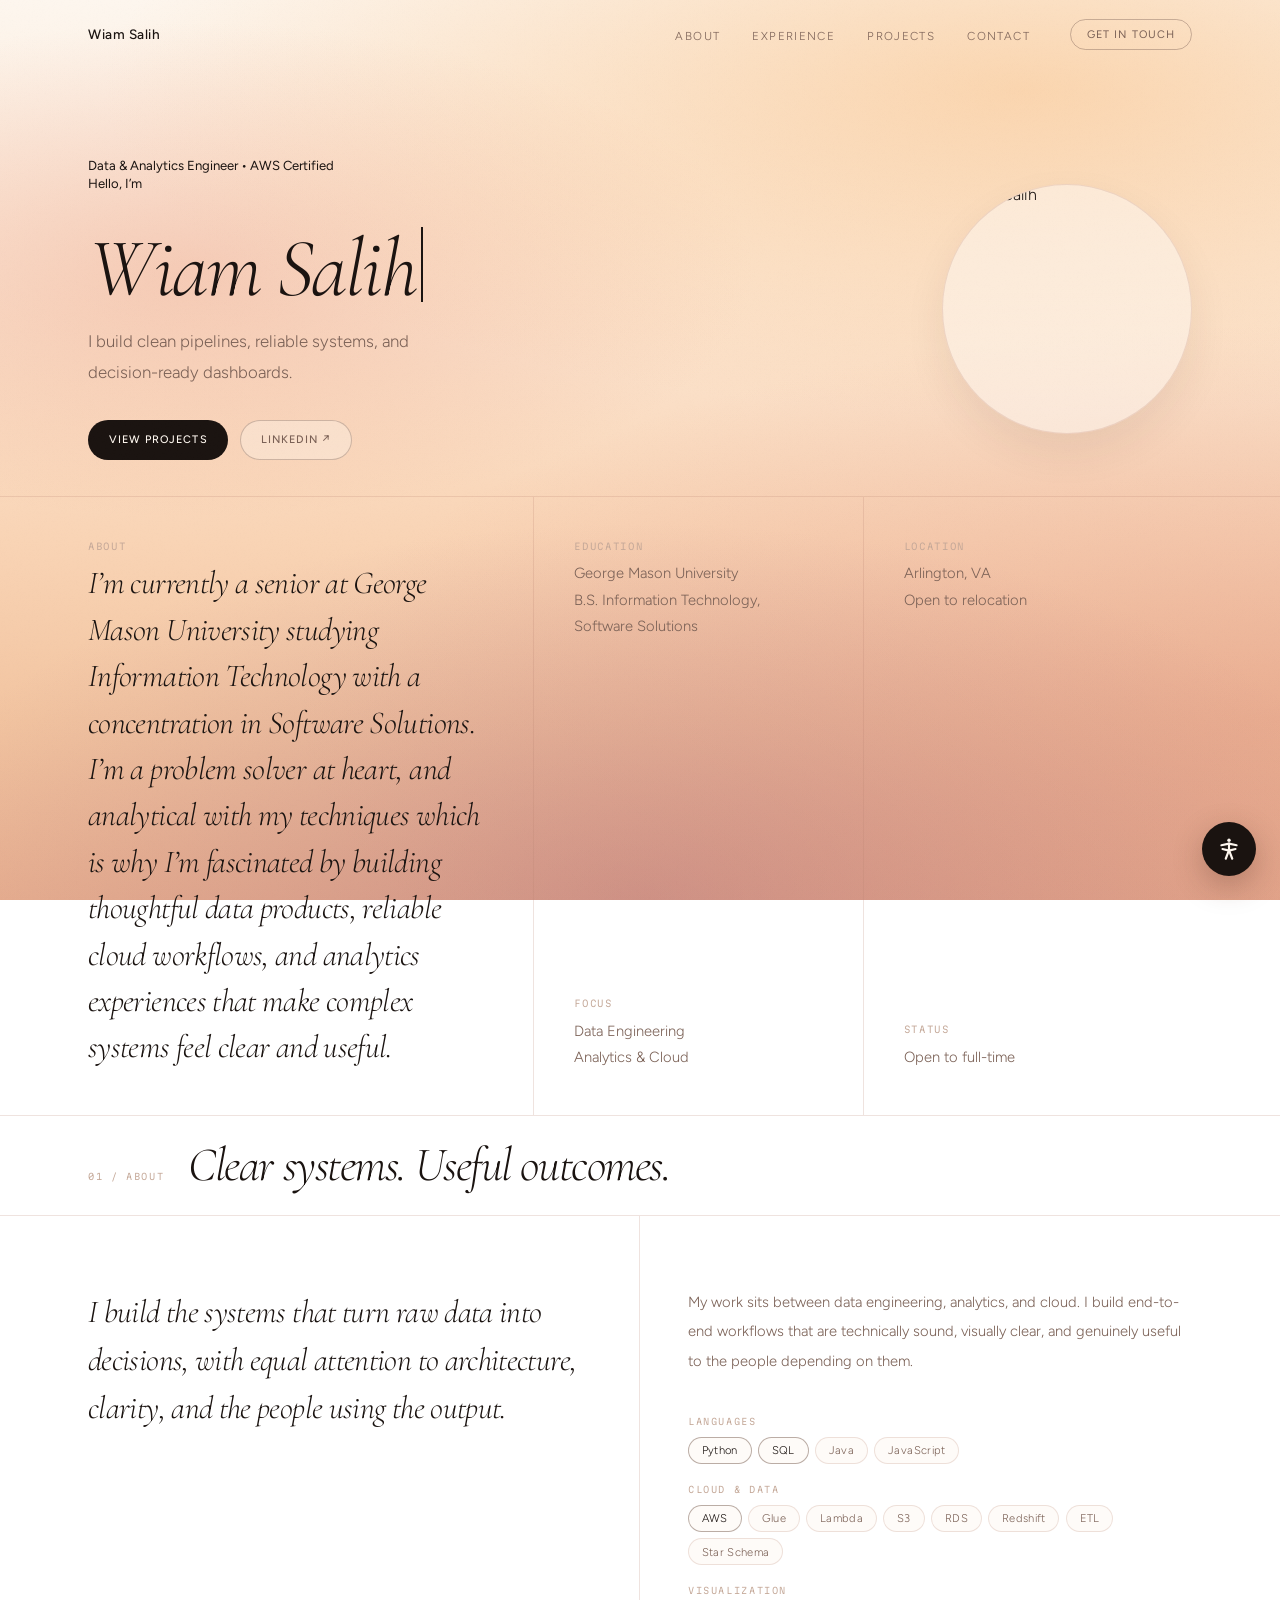
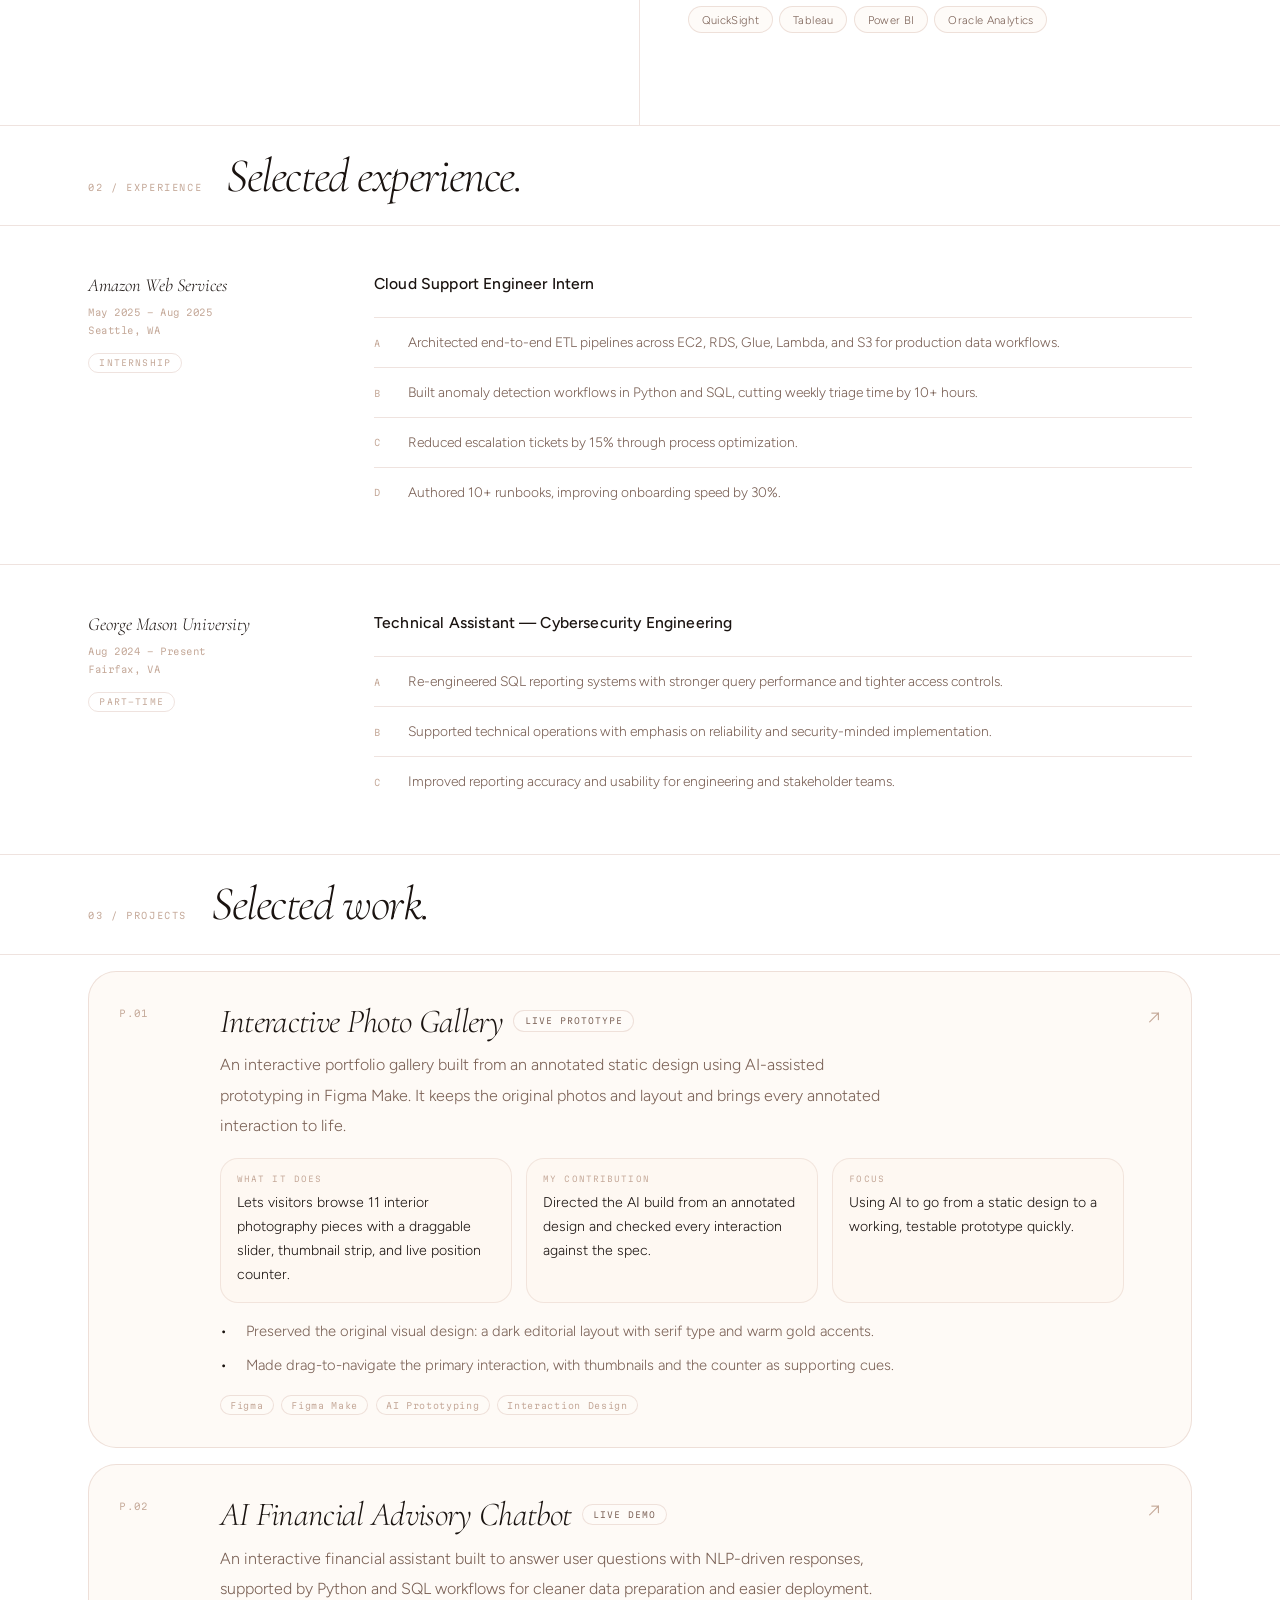
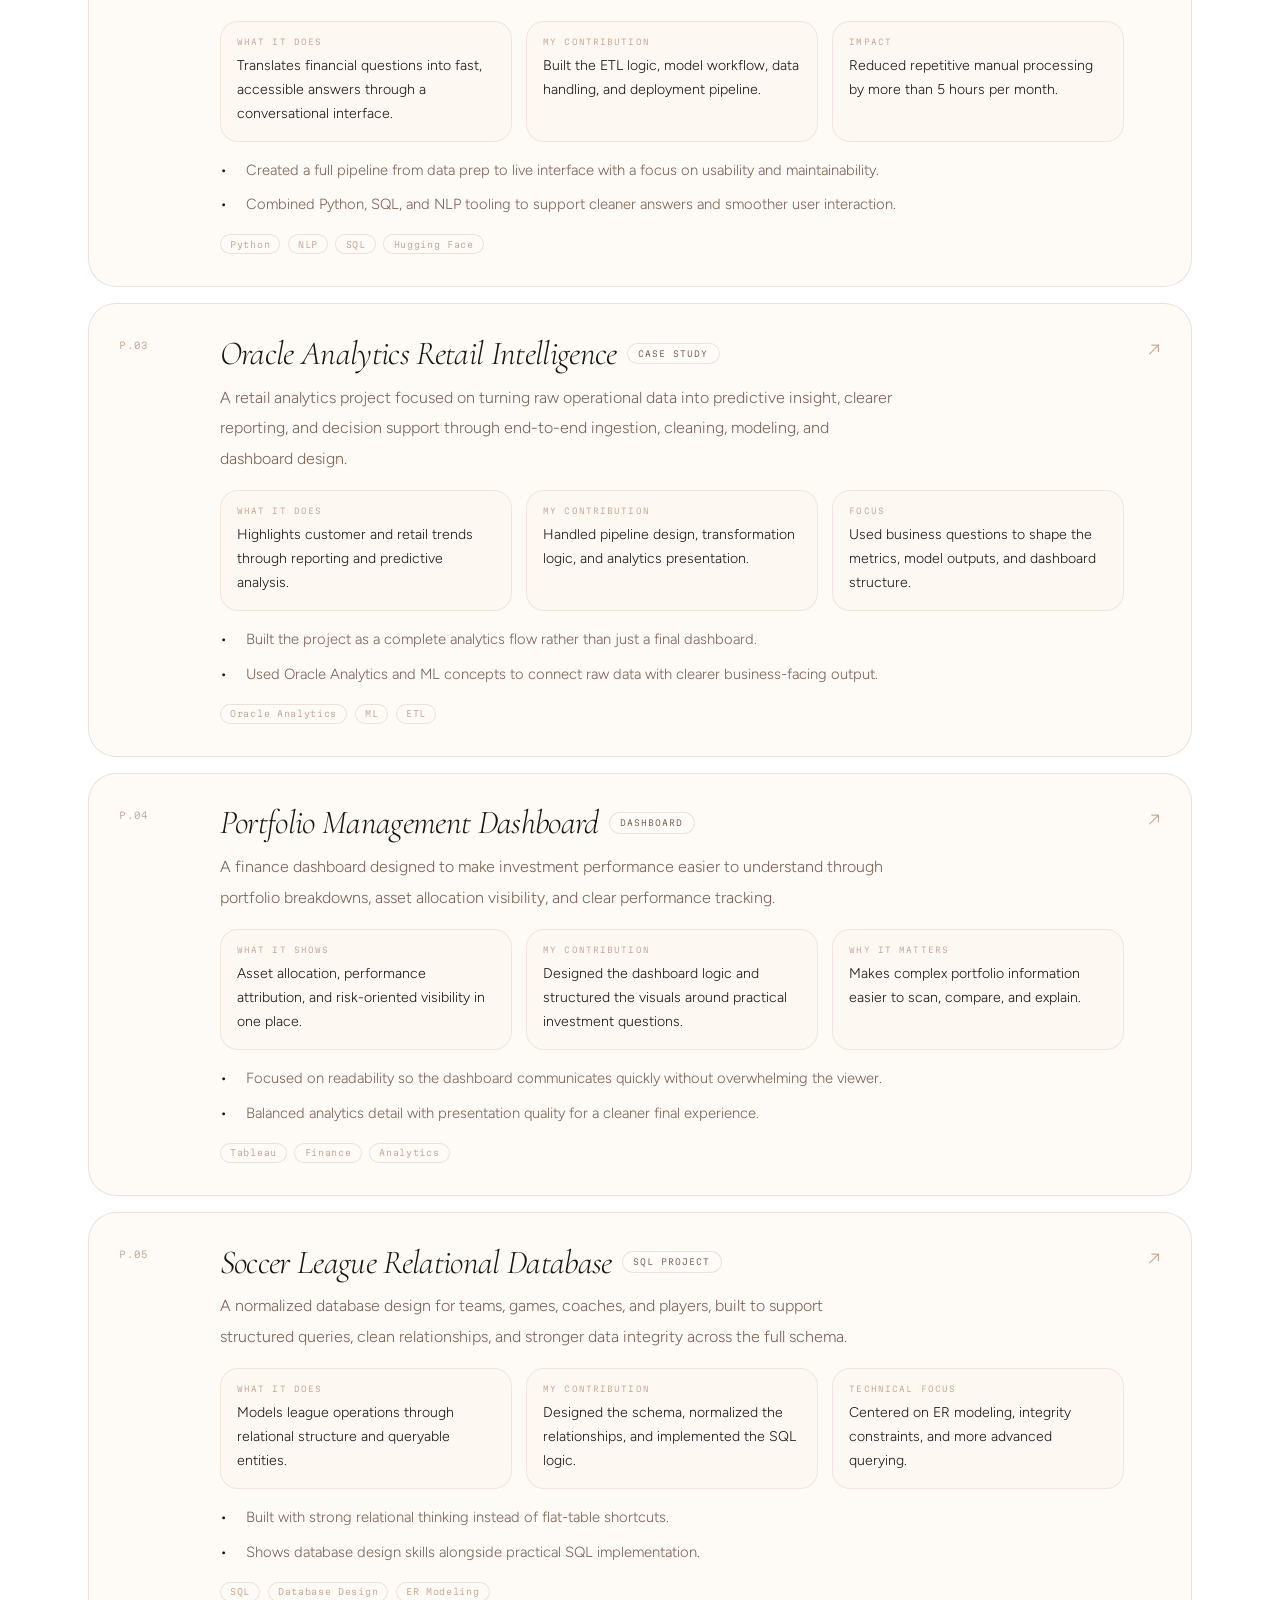
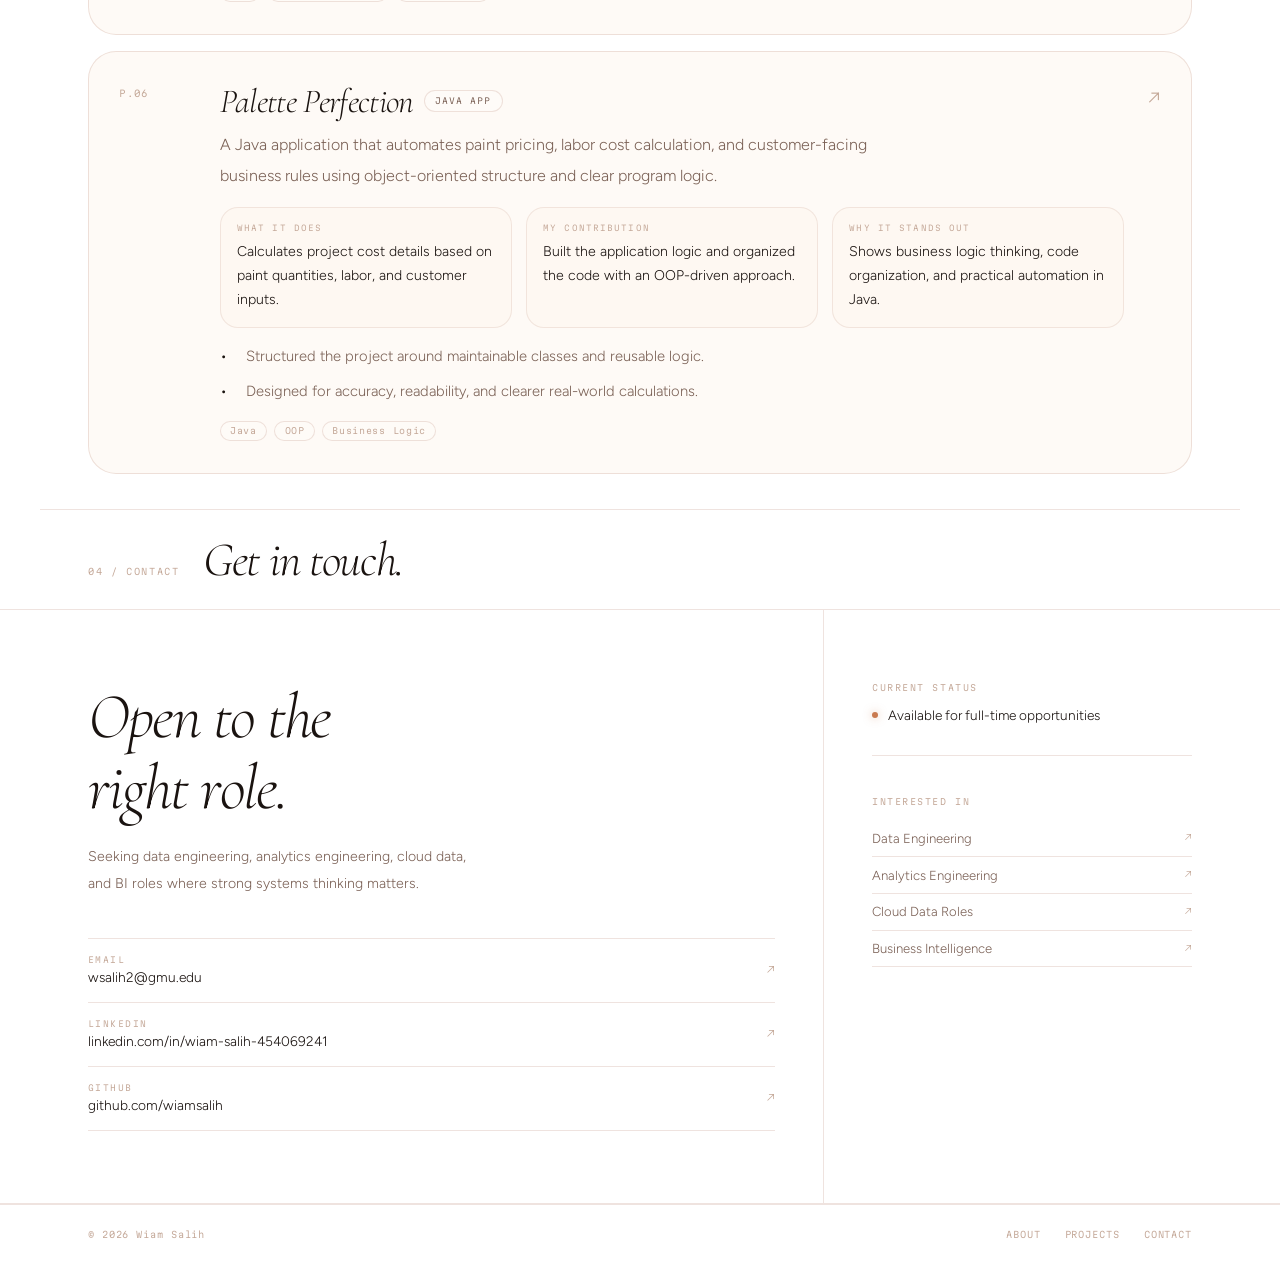
==== commit 78a3c00d: "Revise project entries and update links in index.html Updated project listings and descriptions in i" ====
--- a/index.html
+++ b/index.html
@@ -1250,9 +1250,42 @@
       </div>
 
       <div class="project-list">
+        <a class="project-row reveal" href="https://buffer-sans-98171222.figma.site" target="_blank" rel="noopener">
+          <div class="project-row-inner">
+            <span class="pr-num">P.01</span>
+            <div>
+              <div class="pr-topline">
+                <div class="pr-title">Interactive Photo Gallery</div>
+                <span class="pr-badge">Live prototype</span>
+              </div>
+              <div class="pr-desc">An interactive portfolio gallery built from an annotated static design using AI-assisted prototyping in Figma Make. It keeps the original photos and layout and brings every annotated interaction to life.</div>
+              <div class="pr-detail-grid">
+                <div class="pr-detail">
+                  <div class="pr-detail-label">What it does</div>
+                  <div class="pr-detail-value">Lets visitors browse 11 interior photography pieces with a draggable slider, thumbnail strip, and live position counter.</div>
+                </div>
+                <div class="pr-detail">
+                  <div class="pr-detail-label">My contribution</div>
+                  <div class="pr-detail-value">Directed the AI build from an annotated design and checked every interaction against the spec.</div>
+                </div>
+                <div class="pr-detail">
+                  <div class="pr-detail-label">Focus</div>
+                  <div class="pr-detail-value">Using AI to go from a static design to a working, testable prototype quickly.</div>
+                </div>
+              </div>
+              <ul class="pr-highlights">
+                <li>Preserved the original visual design: a dark editorial layout with serif type and warm gold accents.</li>
+                <li>Made drag-to-navigate the primary interaction, with thumbnails and the counter as supporting cues.</li>
+              </ul>
+              <div class="pr-tags"><span class="pr-tag">Figma</span><span class="pr-tag">Figma Make</span><span class="pr-tag">AI Prototyping</span><span class="pr-tag">Interaction Design</span></div>
+            </div>
+            <span class="pr-arrow">↗</span>
+          </div>
+        </a>
+
         <a class="project-row reveal" href="https://wiamsalih-finance-chatbot.hf.space/" target="_blank" rel="noopener">
           <div class="project-row-inner">
-            <span class="pr-num">P.01</span>
+            <span class="pr-num">P.02</span>
             <div>
               <div class="pr-topline">
                 <div class="pr-title">AI Financial Advisory Chatbot</div>
@@ -1285,7 +1318,7 @@
 
         <a class="project-row reveal" href="https://wiamsalih.github.io/case-study/" target="_blank" rel="noopener">
           <div class="project-row-inner">
-            <span class="pr-num">P.02</span>
+            <span class="pr-num">P.03</span>
             <div>
               <div class="pr-topline">
                 <div class="pr-title">Oracle Analytics Retail Intelligence</div>
@@ -1318,7 +1351,7 @@
 
         <a class="project-row reveal" href="https://drive.google.com/uc?export=download&id=1K82K-Tf0lvsUIT9jIIX1hgTYWp4SwtBL" target="_blank" rel="noopener">
           <div class="project-row-inner">
-            <span class="pr-num">P.03</span>
+            <span class="pr-num">P.04</span>
             <div>
               <div class="pr-topline">
                 <div class="pr-title">Portfolio Management Dashboard</div>
@@ -1351,7 +1384,7 @@
 
         <a class="project-row reveal" href="https://github.com/wiamsalih/wiamsalih-github.io/blob/main/S4_A1_SALIH_WIAM.sql" target="_blank" rel="noopener">
           <div class="project-row-inner">
-            <span class="pr-num">P.04</span>
+            <span class="pr-num">P.05</span>
             <div>
               <div class="pr-topline">
                 <div class="pr-title">Soccer League Relational Database</div>
@@ -1384,7 +1417,7 @@
 
         <a class="project-row reveal" href="https://github.com/wiamsalih/wiamsalih-github.io/blob/main/P5.java" target="_blank" rel="noopener">
           <div class="project-row-inner">
-            <span class="pr-num">P.05</span>
+            <span class="pr-num">P.06</span>
             <div>
               <div class="pr-topline">
                 <div class="pr-title">Palette Perfection</div>
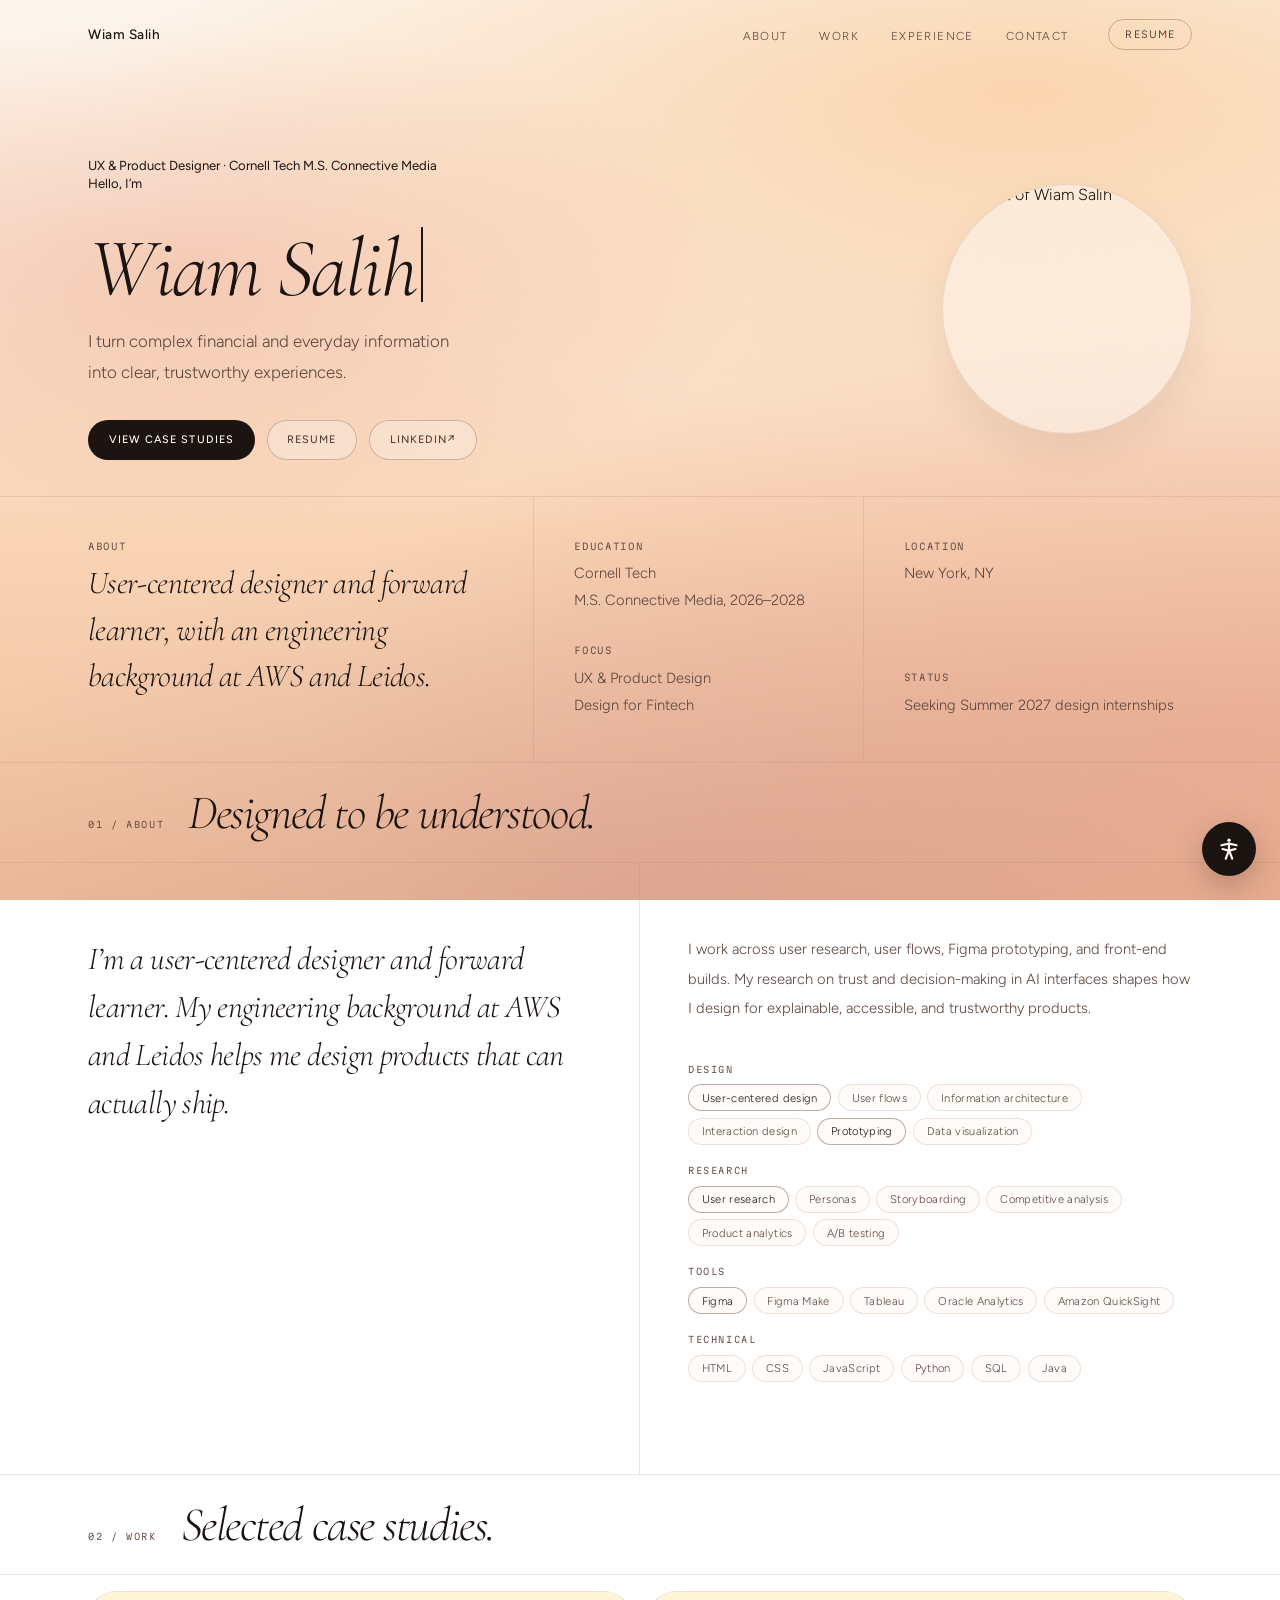
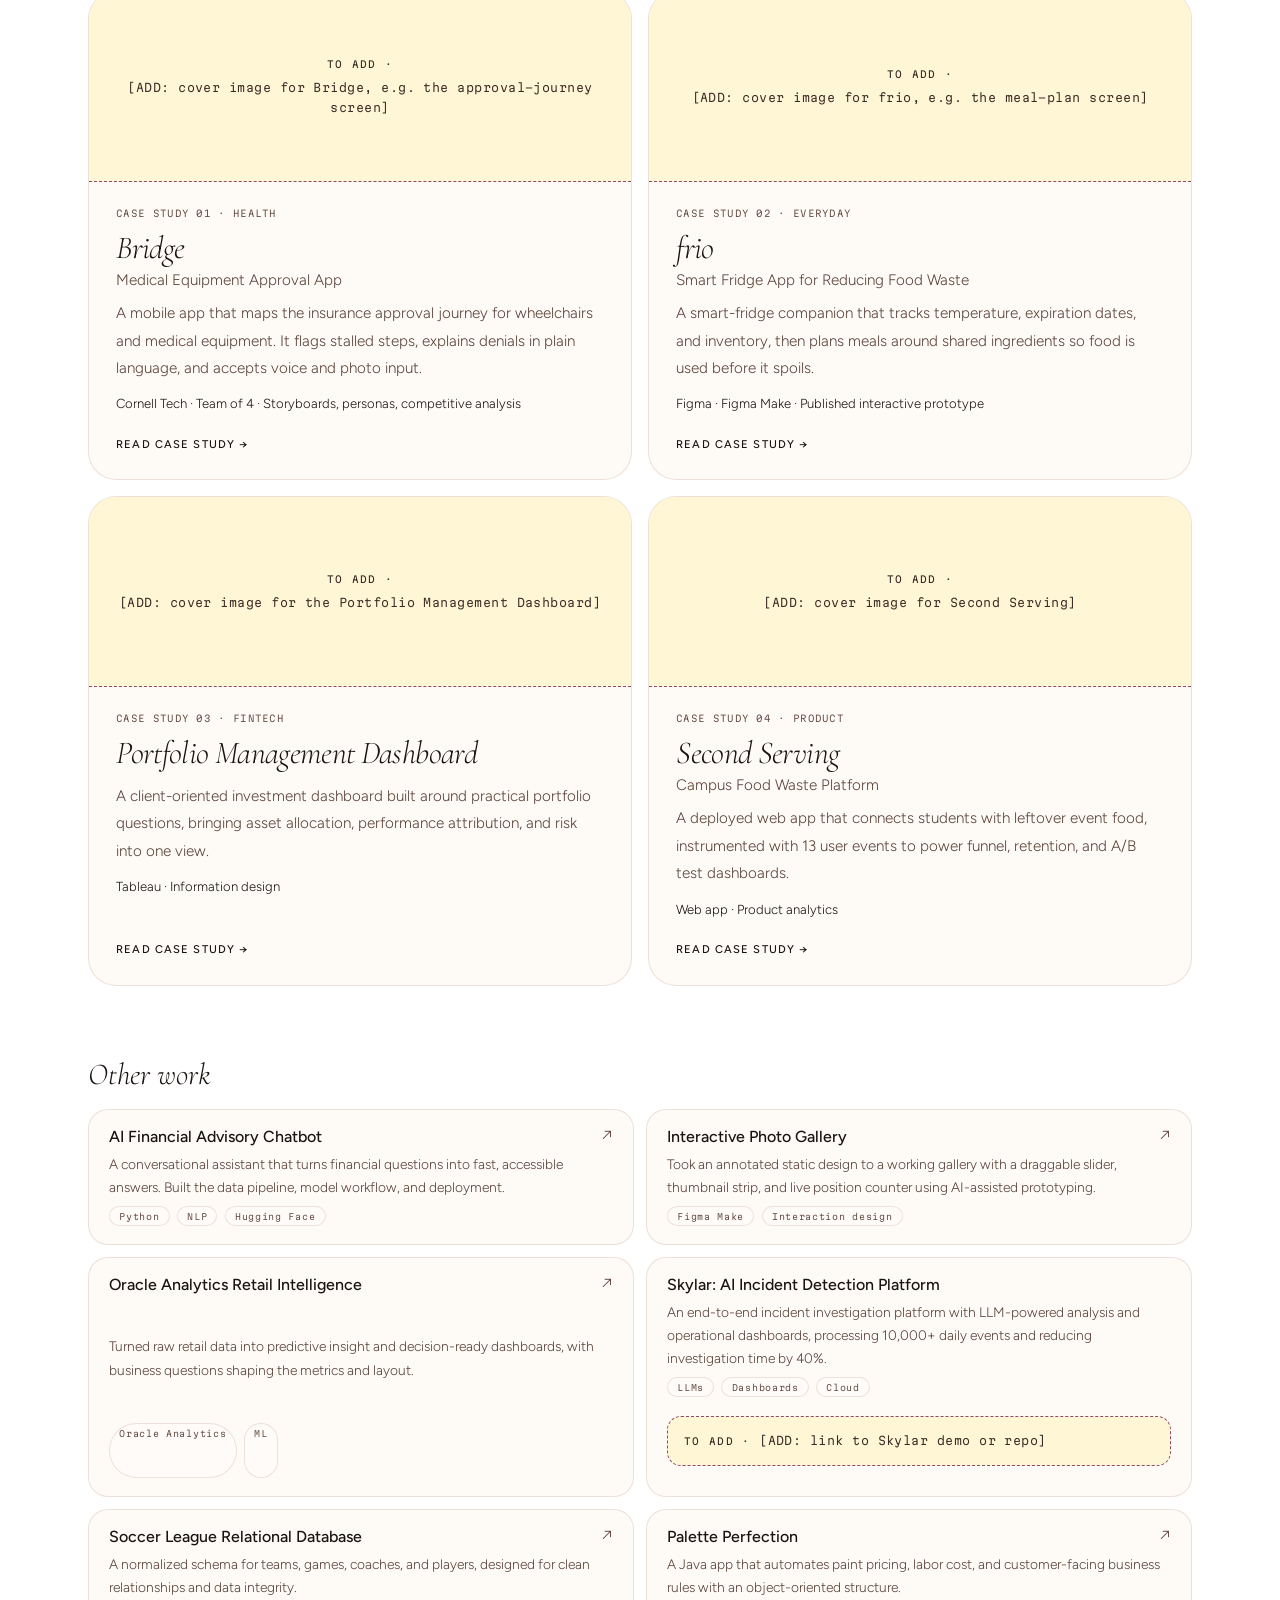
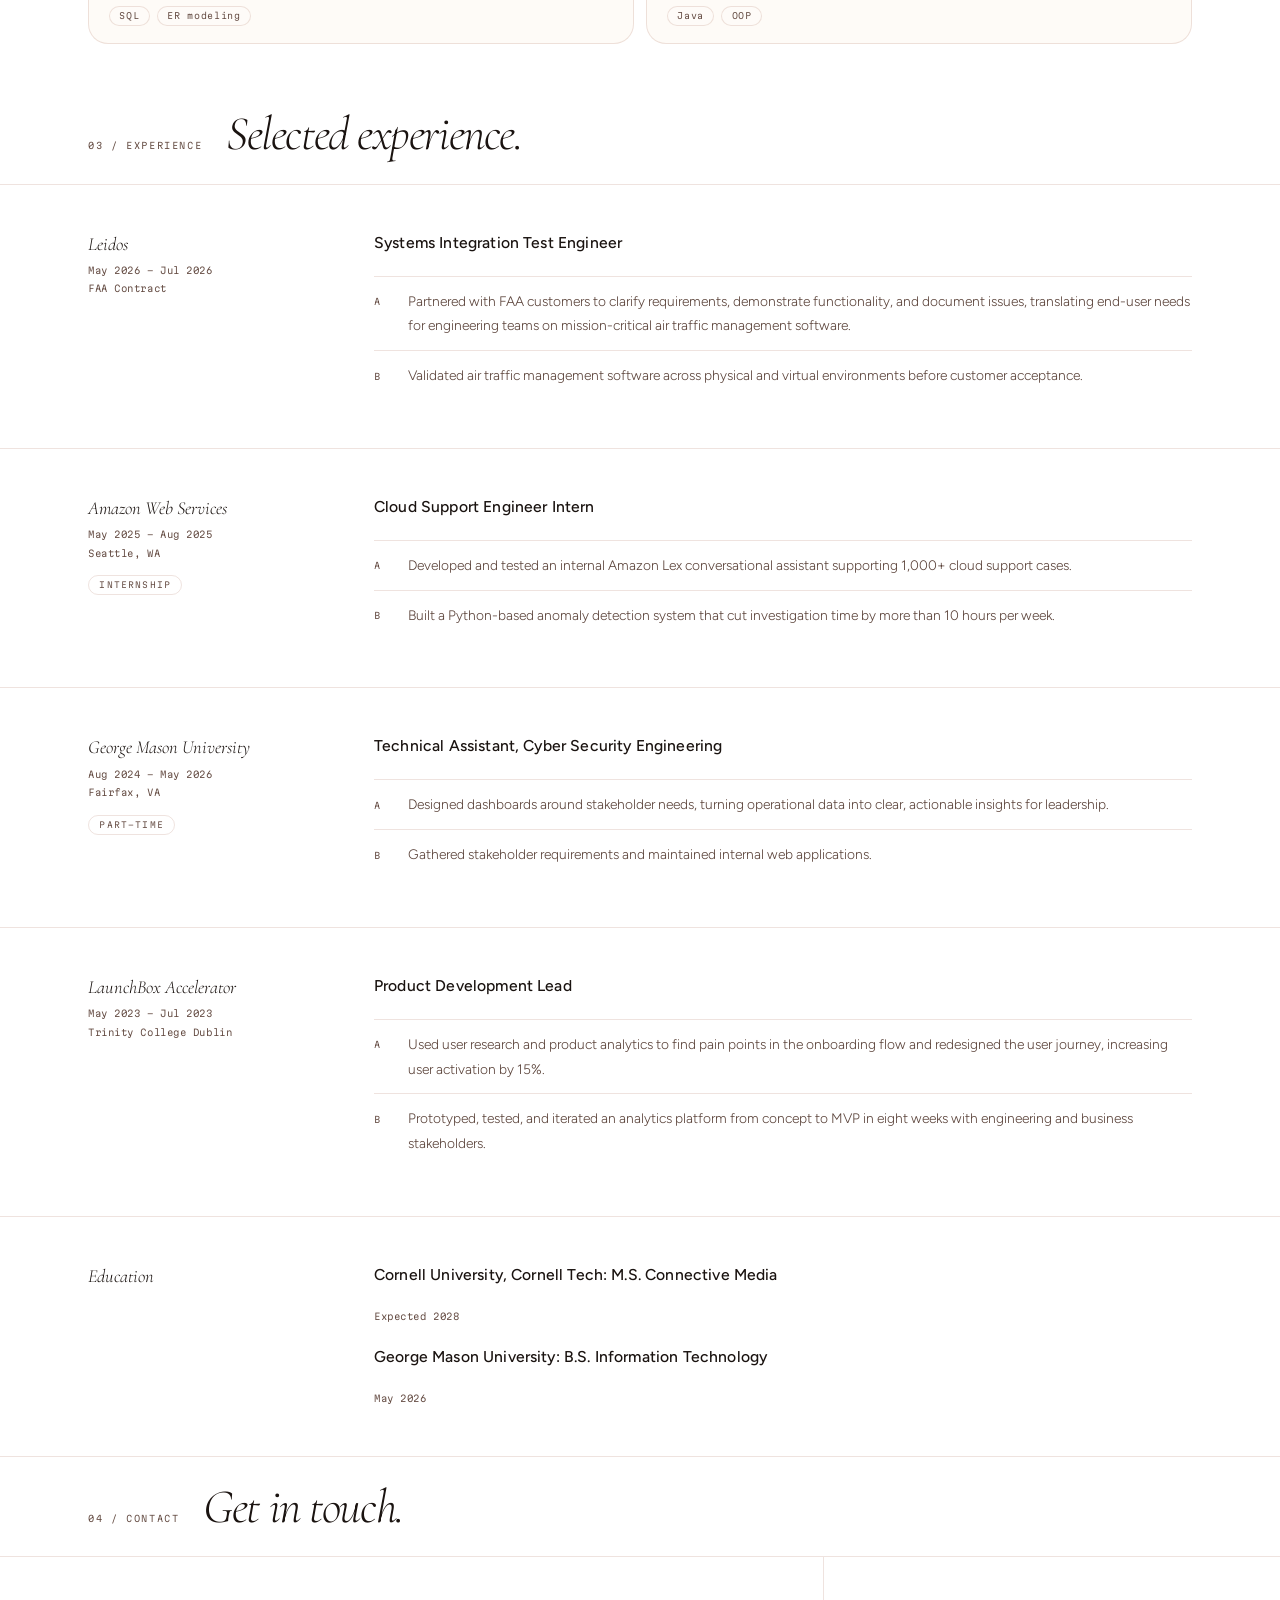
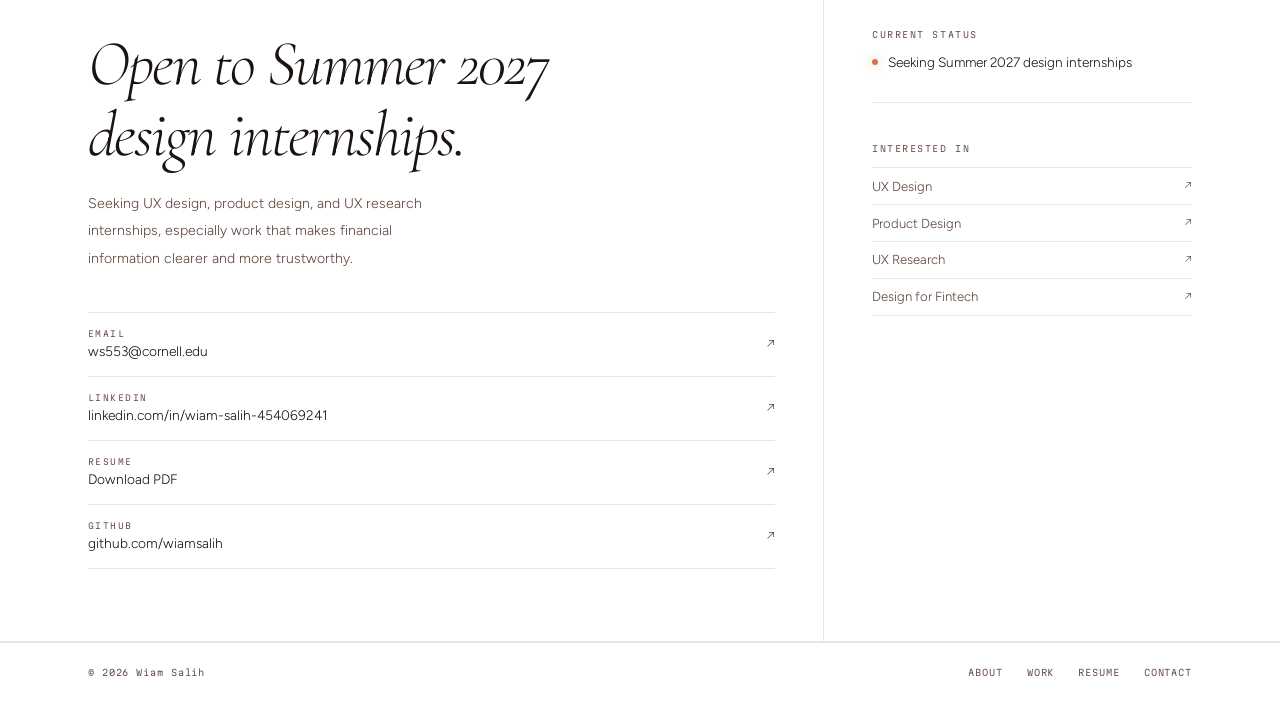
==== commit 7695f674: "Reposition portfolio for UX & product design Hero, About, experience and contact updated from the UX" ====
--- a/index.html
+++ b/index.html
@@ -3,1110 +3,52 @@
 <head>
   <meta charset="UTF-8" />
   <meta name="viewport" content="width=device-width, initial-scale=1.0" />
-  <title>Wiam Salih</title>
+  <title>Wiam Salih · UX &amp; Product Designer</title>
+  <meta name="description" content="Wiam Salih, UX & Product Designer and Cornell Tech M.S. Connective Media student. Case studies in fintech, health, and everyday products." />
   <link rel="preconnect" href="https://fonts.googleapis.com" />
   <link rel="preconnect" href="https://fonts.gstatic.com" crossorigin />
   <link href="https://fonts.googleapis.com/css2?family=Cormorant+Garamond:ital,wght@0,300;1,300;1,400&family=Figtree:wght@300;400;500;600&family=Martian+Mono:wght@300;400&display=swap" rel="stylesheet" />
-
-  <style>
-    :root {
-      --s0: #fdf6ee;
-      --s1: #fce8d5;
-      --s2: #f9d0b0;
-      --s3: #f4b48a;
-      --s4: #e8937a;
-      --s5: #d4756a;
-      --s6: #b85e6a;
-      --s7: #8e4a6e;
-
-      --ink: #1a1310;
-      --mid: #7a6055;
-      --faint: #c4a898;
-      --rule: rgba(180,130,110,0.22);
-      --card: rgba(253,246,238,0.52);
-
-      --serif: 'Cormorant Garamond', Georgia, serif;
-      --sans: 'Figtree', system-ui, sans-serif;
-      --mono: 'Martian Mono', monospace;
-
-      --max: 1200px;
-      --pad: clamp(1.25rem, 4vw, 3rem);
-    }
-
-    *, *::before, *::after { box-sizing: border-box; margin: 0; padding: 0; }
-    html { scroll-behavior: smooth; }
-
-    body {
-      font-family: var(--sans);
-      font-weight: 300;
-      color: var(--ink);
-      -webkit-font-smoothing: antialiased;
-      overflow-x: hidden;
-      background:
-        radial-gradient(ellipse 120% 60% at 80% 10%, rgba(248,190,130,0.55) 0%, transparent 60%),
-        radial-gradient(ellipse 80% 50% at 15% 30%, rgba(232,147,122,0.35) 0%, transparent 55%),
-        radial-gradient(ellipse 100% 70% at 50% 100%, rgba(142,74,110,0.28) 0%, transparent 60%),
-        radial-gradient(ellipse 140% 80% at 100% 80%, rgba(212,117,106,0.3) 0%, transparent 55%),
-        linear-gradient(180deg, #fdf6ee 0%, #fce8d5 30%, #f9d4b5 60%, #f2c4a0 80%, #e8b090 100%);
-      background-attachment: fixed;
-      min-height: 100vh;
-    }
-
-    body::after {
-      content: "";
-      position: fixed;
-      inset: 0;
-      pointer-events: none;
-      z-index: 9998;
-      background-image: url("data:image/svg+xml,%3Csvg xmlns='http://www.w3.org/2000/svg' width='300' height='300'%3E%3Cfilter id='n'%3E%3CfeTurbulence type='fractalNoise' baseFrequency='0.75' numOctaves='4' stitchTiles='stitch'/%3E%3C/filter%3E%3Crect width='300' height='300' filter='url(%23n)' opacity='0.03'/%3E%3C/svg%3E");
-      opacity: 0.5;
-    }
-
-    a { color: inherit; text-decoration: none; }
-
-    nav {
-      position: fixed;
-      top: 0;
-      left: 0;
-      right: 0;
-      z-index: 100;
-      transition: background .4s, border-color .4s, backdrop-filter .4s;
-      border-bottom: 1px solid transparent;
-    }
-    nav.scrolled {
-      background: rgba(253,246,238,0.82);
-      backdrop-filter: blur(16px) saturate(1.4);
-      border-color: var(--rule);
-    }
-    .nav-inner {
-      max-width: var(--max);
-      margin: 0 auto;
-      padding: 0 var(--pad);
-      height: 68px;
-      display: flex;
-      align-items: center;
-      justify-content: space-between;
-    }
-    .nav-logo {
-      font-size: 0.85rem;
-      font-weight: 500;
-      letter-spacing: 0.04em;
-      color: var(--ink);
-    }
-    .nav-right {
-      display: flex;
-      align-items: center;
-      gap: 2.5rem;
-    }
-    .nav-links {
-      list-style: none;
-      display: flex;
-      gap: 2rem;
-    }
-    .nav-links a {
-      font-size: 0.72rem;
-      letter-spacing: 0.12em;
-      text-transform: uppercase;
-      color: var(--mid);
-      transition: color .2s;
-    }
-    .nav-links a:hover { color: var(--ink); }
-    .nav-cta {
-      font-size: 0.68rem;
-      font-weight: 400;
-      letter-spacing: 0.1em;
-      text-transform: uppercase;
-      border: 1px solid rgba(122,96,85,0.4);
-      padding: 0.5rem 1rem;
-      border-radius: 999px;
-      color: var(--mid);
-      transition: border-color .2s, color .2s, background .2s;
-    }
-    .nav-cta:hover {
-      border-color: var(--ink);
-      color: var(--ink);
-      background: rgba(26,19,16,0.04);
-    }
-
-    .hero-top {
-      padding-top: 68px;
-      border-bottom: 1px solid var(--rule);
-      position: relative;
-      isolation: isolate;
-    }
-    .hero-top-inner {
-      max-width: var(--max);
-      margin: 0 auto;
-      padding: clamp(4rem, 10vh, 7rem) var(--pad) clamp(2rem, 4vh, 3.5rem);
-    }
-    .hero-copy {
-      display: grid;
-      grid-template-columns: minmax(0, 1fr) 260px;
-      gap: clamp(2rem, 5vw, 5rem);
-      align-items: center;
-    }
-    .hero-text {
-      max-width: 760px;
-      min-width: 0;
-    }
-    .hero-eyebrow {
-      font-family: var(--sans);
-      font-size: 0.82rem;
-      font-weight: 400;
-      letter-spacing: 0;
-      color: var(--ink);
-      margin-bottom: 0.2rem;
-    }
-    .hero-intro {
-      font-size: 0.82rem;
-      font-weight: 400;
-      color: var(--ink);
-      margin-bottom: 0.2rem;
-    }
-    .typed-name-wrap {
-      min-height: clamp(5rem, 9vw, 7.25rem);
-      display: flex;
-      align-items: flex-end;
-      margin-bottom: 1rem;
-    }
-    .typed-name {
-      font-family: var(--serif);
-      font-size: clamp(3.2rem, 6.7vw, 5.2rem);
-      font-weight: 300;
-      font-style: italic;
-      line-height: 0.98;
-      letter-spacing: -0.03em;
-      white-space: nowrap;
-      color: var(--ink);
-    }
-    .cursor {
-      display: inline-block;
-      width: 2px;
-      height: 0.9em;
-      margin-left: 6px;
-      background: var(--ink);
-      vertical-align: -0.08em;
-      animation: blinkCursor 1s steps(1) infinite;
-    }
-    @keyframes blinkCursor { 50% { opacity: 0; } }
-
-    .hero-subcopy {
-      max-width: 34ch;
-      margin-top: 0.4rem;
-      font-size: 1.05rem;
-      line-height: 1.85;
-      color: var(--mid);
-    }
-    .hero-actions {
-      display: flex;
-      gap: 0.75rem;
-      flex-wrap: wrap;
-      margin-top: 2rem;
-    }
-    .hero-image-wrap {
-      display: flex;
-      justify-content: flex-end;
-      align-items: center;
-    }
-    .hero-image {
-      width: clamp(180px, 22vw, 250px);
-      height: clamp(180px, 22vw, 250px);
-      border-radius: 50%;
-      overflow: hidden;
-      border: 1px solid var(--rule);
-      background: rgba(253,246,238,0.55);
-      box-shadow: 0 18px 40px rgba(67,35,25,0.08);
-      flex-shrink: 0;
-    }
-    .hero-image img {
-      width: 100%;
-      height: 100%;
-      object-fit: cover;
-      object-position: center;
-      display: block;
-    }
-
-    .hero-bottom { border-bottom: 1px solid var(--rule); }
-    .hero-cols {
-      max-width: var(--max);
-      margin: 0 auto;
-      padding: 0 var(--pad);
-      display: grid;
-      grid-template-columns: 1.15fr 0.85fr 0.85fr;
-    }
-    .hero-col {
-      padding: 2.75rem 0;
-      display: flex;
-      flex-direction: column;
-      gap: 2rem;
-      justify-content: space-between;
-    }
-    .hero-col + .hero-col {
-      border-left: 1px solid var(--rule);
-      padding-left: 2.5rem;
-    }
-    .hero-col:not(:last-child) { padding-right: 2.5rem; }
-    .col-label {
-      font-family: var(--mono);
-      font-size: 0.58rem;
-      letter-spacing: 0.18em;
-      text-transform: uppercase;
-      color: var(--faint);
-      margin-bottom: 0.55rem;
-    }
-    .col-value {
-      font-size: 0.92rem;
-      color: var(--mid);
-      line-height: 1.8;
-    }
-    .col-value.big {
-      font-family: var(--serif);
-      font-size: clamp(1.4rem, 2.8vw, 2rem);
-      font-weight: 300;
-      font-style: italic;
-      line-height: 1.45;
-      letter-spacing: -0.02em;
-      color: var(--ink);
-    }
-
-    .btn {
-      display: inline-flex;
-      align-items: center;
-      font-size: 0.68rem;
-      font-weight: 500;
-      letter-spacing: 0.1em;
-      text-transform: uppercase;
-      padding: 0.78rem 1.22rem;
-      border-radius: 999px;
-      border: 1px solid transparent;
-      transition: background .2s, color .2s, border-color .2s, transform .18s;
-      cursor: pointer;
-    }
-    .btn:hover { transform: translateY(-1px); }
-    .btn-dark {
-      background: var(--ink);
-      color: var(--s0);
-    }
-    .btn-dark:hover { background: #2f1e18; }
-    .btn-ghost {
-      border-color: rgba(122,96,85,0.35);
-      color: var(--mid);
-      background: rgba(253,246,238,0.35);
-    }
-    .btn-ghost:hover {
-      border-color: var(--ink);
-      color: var(--ink);
-    }
-
-    .s-hdr { border-bottom: 1px solid var(--rule); }
-    .s-hdr-inner {
-      max-width: var(--max);
-      margin: 0 auto;
-      padding: 1.6rem var(--pad);
-      display: flex;
-      align-items: baseline;
-      gap: 1.5rem;
-    }
-    .s-num {
-      font-family: var(--mono);
-      font-size: 0.56rem;
-      letter-spacing: 0.18em;
-      text-transform: uppercase;
-      color: var(--faint);
-      flex-shrink: 0;
-    }
-    .s-title {
-      font-family: var(--serif);
-      font-size: clamp(1.75rem, 4vw, 3rem);
-      font-weight: 300;
-      font-style: italic;
-      letter-spacing: -0.03em;
-      line-height: 1;
-      color: var(--ink);
-    }
-
-    .about-body { border-bottom: 1px solid var(--rule); }
-    .about-body-inner {
-      max-width: var(--max);
-      margin: 0 auto;
-      padding: 0 var(--pad);
-      display: grid;
-      grid-template-columns: 1fr 1fr;
-    }
-    .about-left {
-      padding: 4.5rem 3rem 4.5rem 0;
-      border-right: 1px solid var(--rule);
-    }
-    .about-statement {
-      font-family: var(--serif);
-      font-size: clamp(1.4rem, 2.6vw, 2rem);
-      font-weight: 300;
-      font-style: italic;
-      line-height: 1.5;
-      letter-spacing: -0.02em;
-      color: var(--ink);
-    }
-    .about-right { padding: 4.5rem 0 4.5rem 3rem; }
-    .about-para {
-      font-size: 0.92rem;
-      color: var(--mid);
-      line-height: 2;
-      margin-bottom: 2.5rem;
-    }
-    .skill-row { margin-bottom: 1.25rem; }
-    .skill-label {
-      font-family: var(--mono);
-      font-size: 0.56rem;
-      letter-spacing: 0.18em;
-      text-transform: uppercase;
-      color: var(--faint);
-      margin-bottom: 0.6rem;
-    }
-    .chips {
-      display: flex;
-      flex-wrap: wrap;
-      gap: 0.4rem;
-    }
-    .chip {
-      font-size: 0.7rem;
-      letter-spacing: 0.03em;
-      color: var(--mid);
-      border: 1px solid var(--rule);
-      border-radius: 999px;
-      padding: 0.35rem 0.8rem;
-      transition: border-color .2s, color .2s;
-      background: rgba(253,246,238,0.4);
-    }
-    .chip:hover { border-color: rgba(122,96,85,0.6); color: var(--ink); }
-    .chip.hi { border-color: rgba(122,96,85,0.5); color: var(--ink); }
-
-    .exp-list { border-bottom: 1px solid var(--rule); }
-    .exp-item {
-      border-bottom: 1px solid var(--rule);
-      transition: background .25s;
-    }
-    .exp-item:last-child { border-bottom: none; }
-    .exp-item:hover { background: rgba(253,246,238,0.5); }
-    .exp-item-inner {
-      max-width: var(--max);
-      margin: 0 auto;
-      padding: 3rem var(--pad);
-      display: grid;
-      grid-template-columns: 230px 1fr;
-      gap: 3.5rem;
-    }
-    .exp-company {
-      font-family: var(--serif);
-      font-size: 1.15rem;
-      font-weight: 300;
-      font-style: italic;
-      margin-bottom: 0.45rem;
-      color: var(--ink);
-    }
-    .exp-meta {
-      font-family: var(--mono);
-      font-size: 0.58rem;
-      letter-spacing: 0.06em;
-      color: var(--faint);
-      line-height: 2;
-    }
-    .exp-badge {
-      display: inline-block;
-      margin-top: 0.75rem;
-      font-family: var(--mono);
-      font-size: 0.52rem;
-      letter-spacing: 0.14em;
-      text-transform: uppercase;
-      color: var(--faint);
-      border: 1px solid var(--rule);
-      border-radius: 999px;
-      padding: 0.25rem 0.65rem;
-    }
-    .exp-role {
-      font-size: 0.98rem;
-      font-weight: 500;
-      color: var(--ink);
-      margin-bottom: 1.5rem;
-      letter-spacing: 0.01em;
-    }
-    .exp-bullets {
-      list-style: none;
-      counter-reset: abc;
-    }
-    .exp-bullets li {
-      display: grid;
-      grid-template-columns: 1.4rem 1fr;
-      gap: 0.75rem;
-      padding: 0.75rem 0;
-      border-top: 1px solid var(--rule);
-      font-size: 0.86rem;
-      color: var(--mid);
-      line-height: 1.8;
-      counter-increment: abc;
-    }
-    .exp-bullets li::before {
-      content: counter(abc, upper-alpha);
-      font-family: var(--mono);
-      font-size: 0.56rem;
-      color: var(--faint);
-      padding-top: 0.35rem;
-      letter-spacing: 0.05em;
-    }
-
-    .project-list {
-      border-bottom: 1px solid var(--rule);
-      max-width: var(--max);
-      margin: 0 auto;
-      padding: 1rem var(--pad) 2.2rem;
-      display: grid;
-      gap: 1rem;
-    }
-    .project-row {
-      display: block;
-      border: 1px solid var(--rule);
-      border-radius: 28px;
-      background: var(--card);
-      backdrop-filter: blur(10px);
-      transition: transform .25s, border-color .25s, background .25s, box-shadow .25s;
-      overflow: hidden;
-    }
-    .project-row:hover {
-      transform: translateY(-4px);
-      border-color: rgba(122,96,85,0.45);
-      background: rgba(253,246,238,0.72);
-      box-shadow: 0 18px 45px rgba(67,35,25,0.08);
-    }
-    .project-row:hover .pr-arrow {
-      transform: translate(4px,-4px);
-      color: var(--ink);
-    }
-    .project-row-inner {
-      padding: 1.8rem 1.9rem 2rem;
-      display: grid;
-      grid-template-columns: 78px 1fr auto;
-      align-items: start;
-      gap: 1.4rem;
-    }
-    .pr-num {
-      font-family: var(--mono);
-      font-size: 0.58rem;
-      letter-spacing: 0.12em;
-      text-transform: uppercase;
-      color: var(--faint);
-      padding-top: 0.45rem;
-    }
-    .pr-topline {
-      display: flex;
-      align-items: center;
-      flex-wrap: wrap;
-      gap: 0.65rem;
-      margin-bottom: 0.55rem;
-    }
-    .pr-title {
-      font-family: var(--serif);
-      font-size: clamp(1.5rem, 2.9vw, 2.1rem);
-      font-weight: 300;
-      font-style: italic;
-      letter-spacing: -0.02em;
-      color: var(--ink);
-    }
-    .pr-badge {
-      font-family: var(--mono);
-      font-size: 0.52rem;
-      letter-spacing: 0.12em;
-      text-transform: uppercase;
-      color: var(--mid);
-      border: 1px solid var(--rule);
-      border-radius: 999px;
-      padding: 0.3rem 0.65rem;
-      background: rgba(255,255,255,0.24);
-    }
-    .pr-desc {
-      font-size: 1rem;
-      color: var(--mid);
-      line-height: 1.9;
-      max-width: 68ch;
-      margin-bottom: 1rem;
-    }
-    .pr-detail-grid {
-      display: grid;
-      grid-template-columns: repeat(3, minmax(0, 1fr));
-      gap: 0.9rem;
-      margin-bottom: 1rem;
-    }
-    .pr-detail {
-      border: 1px solid rgba(180,130,110,0.16);
-      border-radius: 18px;
-      padding: 0.95rem 1rem;
-      background: rgba(253,246,238,0.5);
-    }
-    .pr-detail-label {
-      font-family: var(--mono);
-      font-size: 0.5rem;
-      letter-spacing: 0.14em;
-      text-transform: uppercase;
-      color: var(--faint);
-      margin-bottom: 0.45rem;
-    }
-    .pr-detail-value {
-      font-size: 0.88rem;
-      line-height: 1.7;
-      color: var(--ink);
-    }
-    .pr-highlights {
-      list-style: none;
-      display: grid;
-      gap: 0.55rem;
-      margin-bottom: 1rem;
-    }
-    .pr-highlights li {
-      display: grid;
-      grid-template-columns: 1rem 1fr;
-      gap: 0.65rem;
-      font-size: 0.92rem;
-      color: var(--mid);
-      line-height: 1.75;
-    }
-    .pr-highlights li::before {
-      content: "•";
-      color: var(--ink);
-    }
-    .pr-tags {
-      display: flex;
-      gap: 0.45rem;
-      flex-wrap: wrap;
-    }
-    .pr-tag {
-      font-family: var(--mono);
-      font-size: 0.54rem;
-      letter-spacing: 0.08em;
-      color: var(--faint);
-      border: 1px solid var(--rule);
-      border-radius: 999px;
-      padding: 0.22rem 0.58rem;
-      background: rgba(255,255,255,0.18);
-    }
-    .pr-arrow {
-      font-size: 1.2rem;
-      color: var(--faint);
-      flex-shrink: 0;
-      transition: transform .25s, color .2s;
-      padding-top: 0.45rem;
-    }
-
-    .contact-body { border-bottom: 1px solid var(--rule); }
-    .contact-body-inner {
-      max-width: var(--max);
-      margin: 0 auto;
-      padding: 0 var(--pad);
-      display: grid;
-      grid-template-columns: 1fr 0.5fr;
-    }
-    .contact-left {
-      padding: 4.5rem 3rem 4.5rem 0;
-      border-right: 1px solid var(--rule);
-    }
-    .contact-h {
-      font-family: var(--serif);
-      font-size: clamp(2rem, 5vw, 4rem);
-      font-weight: 300;
-      font-style: italic;
-      letter-spacing: -0.03em;
-      line-height: 1.1;
-      color: var(--ink);
-      margin-bottom: 1.25rem;
-    }
-    .contact-sub {
-      font-size: 0.88rem;
-      color: var(--mid);
-      line-height: 1.95;
-      margin-bottom: 2.5rem;
-      max-width: 42ch;
-    }
-    .clinks { display: grid; }
-    .clink {
-      display: flex;
-      align-items: center;
-      justify-content: space-between;
-      padding: 1rem 0;
-      border-top: 1px solid var(--rule);
-      transition: opacity .2s;
-    }
-    .clink:last-child { border-bottom: 1px solid var(--rule); }
-    .clink:hover { opacity: 0.55; }
-    .cl-label {
-      font-family: var(--mono);
-      font-size: 0.52rem;
-      letter-spacing: 0.18em;
-      text-transform: uppercase;
-      color: var(--faint);
-      display: block;
-      margin-bottom: 0.12rem;
-    }
-    .cl-value {
-      font-size: 0.86rem;
-      color: var(--ink);
-    }
-    .cl-arrow {
-      font-size: 0.8rem;
-      color: var(--faint);
-    }
-
-    .contact-right {
-      padding: 4.5rem 0 4.5rem 3rem;
-    }
-    .st-label,
-    .roles-label {
-      font-family: var(--mono);
-      font-size: 0.54rem;
-      letter-spacing: 0.18em;
-      text-transform: uppercase;
-      color: var(--faint);
-      margin-bottom: 0.85rem;
-    }
-    .st-row {
-      display: flex;
-      align-items: center;
-      gap: 0.6rem;
-      font-size: 0.85rem;
-      color: var(--ink);
-      margin-bottom: 2.5rem;
-      padding-bottom: 2rem;
-      border-bottom: 1px solid var(--rule);
-    }
-    .sdot {
-      width: 6px;
-      height: 6px;
-      border-radius: 50%;
-      background: #c97a50;
-      box-shadow: 0 0 8px rgba(201,122,80,0.5);
-      animation: blink 2.5s ease-in-out infinite;
-    }
-    @keyframes blink { 0%,100% { opacity: 1; } 50% { opacity: 0.3; } }
-    .role-item {
-      font-size: 0.82rem;
-      color: var(--mid);
-      padding: 0.65rem 0;
-      border-bottom: 1px solid var(--rule);
-      display: flex;
-      justify-content: space-between;
-      align-items: center;
-      transition: color .2s;
-    }
-    .role-item:first-of-type { border-top: 1px solid var(--rule); }
-    .role-item:hover { color: var(--ink); }
-    .role-arr {
-      font-size: 0.7rem;
-      color: var(--faint);
-    }
-
-    footer { border-top: 1px solid var(--rule); }
-    .footer-inner {
-      max-width: var(--max);
-      margin: 0 auto;
-      padding: 1.5rem var(--pad);
-      display: flex;
-      justify-content: space-between;
-      align-items: center;
-      flex-wrap: wrap;
-      gap: 1rem;
-    }
-    .footer-copy,
-    .footer-links a {
-      font-family: var(--mono);
-      font-size: 0.56rem;
-      letter-spacing: 0.1em;
-      color: var(--faint);
-    }
-    .footer-links {
-      display: flex;
-      gap: 1.5rem;
-    }
-    .footer-links a {
-      text-transform: uppercase;
-      transition: color .2s;
-    }
-    .footer-links a:hover { color: var(--ink); }
-
-    .reveal {
-      opacity: 0;
-      transform: translateY(12px);
-      transition: opacity .7s ease, transform .7s ease;
-    }
-    .reveal.visible {
-      opacity: 1;
-      transform: translateY(0);
-    }
-
-    @media (max-width: 1080px) {
-      .hero-copy {
-        grid-template-columns: 1fr 220px;
-      }
-      .pr-detail-grid {
-        grid-template-columns: 1fr;
-      }
-    }
-
-    @media (max-width: 960px) {
-      .hero-copy {
-        grid-template-columns: 1fr;
-      }
-      .hero-text {
-        order: 2;
-      }
-      .hero-image-wrap {
-        order: 1;
-        justify-content: flex-start;
-      }
-      .hero-cols {
-        grid-template-columns: 1fr 1fr;
-      }
-      .hero-col:last-child {
-        display: none;
-      }
-      .about-body-inner,
-      .contact-body-inner {
-        grid-template-columns: 1fr;
-      }
-      .about-left,
-      .contact-left {
-        border-right: none;
-        border-bottom: 1px solid var(--rule);
-        padding-right: 0;
-        padding-bottom: 3rem;
-      }
-      .about-right,
-      .contact-right {
-        padding-left: 0;
-      }
-      .exp-item-inner {
-        grid-template-columns: 1fr;
-        gap: 1.25rem;
-      }
-      .project-row-inner {
-        grid-template-columns: 1fr;
-      }
-      .pr-arrow {
-        display: none;
-      }
-    }
-
-    /* ===== Accessibility toolkit ===== */
-    .skip-link {
-      position: absolute;
-      left: -999px;
-      top: auto;
-      z-index: 10000;
-      background: var(--ink);
-      color: var(--s0);
-      padding: 0.85rem 1.25rem;
-      border-radius: 0 0 10px 0;
-      font-size: 0.85rem;
-      letter-spacing: 0.02em;
-    }
-    .skip-link:focus {
-      left: 0;
-      top: 0;
-    }
-
-    :focus-visible {
-      outline: 3px solid #8e4a6e;
-      outline-offset: 2px;
-    }
-
-    #a11y-toggle {
-      position: fixed;
-      bottom: 1.5rem;
-      right: 1.5rem;
-      z-index: 9999;
-      width: 54px;
-      height: 54px;
-      border-radius: 50%;
-      background: var(--ink);
-      color: var(--s0);
-      border: none;
-      display: flex;
-      align-items: center;
-      justify-content: center;
-      cursor: pointer;
-      box-shadow: 0 10px 30px rgba(67,35,25,0.28);
-      transition: transform .18s, background .2s;
-    }
-    #a11y-toggle:hover { background: #2f1e18; transform: translateY(-2px); }
-    #a11y-toggle svg { width: 26px; height: 26px; }
-
-    #a11y-panel {
-      position: fixed;
-      bottom: 5.5rem;
-      right: 1.5rem;
-      z-index: 9999;
-      width: min(320px, calc(100vw - 2.5rem));
-      background: rgba(253,246,238,0.97);
-      backdrop-filter: blur(14px) saturate(1.3);
-      border: 1px solid var(--rule);
-      border-radius: 20px;
-      box-shadow: 0 20px 50px rgba(67,35,25,0.22);
-      padding: 1.25rem;
-      display: none;
-      flex-direction: column;
-      gap: 0.9rem;
-      max-height: min(70vh, 560px);
-      overflow-y: auto;
-    }
-    #a11y-panel.open { display: flex; }
-    #a11y-panel h2 {
-      font-family: var(--serif);
-      font-size: 1.3rem;
-      font-weight: 300;
-      font-style: italic;
-      color: var(--ink);
-    }
-    .a11y-row {
-      display: flex;
-      align-items: center;
-      justify-content: space-between;
-      gap: 0.75rem;
-      border-top: 1px solid var(--rule);
-      padding-top: 0.9rem;
-    }
-    .a11y-row:first-of-type { border-top: none; padding-top: 0; }
-    .a11y-row-label {
-      font-size: 0.82rem;
-      color: var(--ink);
-    }
-    .a11y-row-desc {
-      font-size: 0.7rem;
-      color: var(--mid);
-      margin-top: 0.15rem;
-    }
-    .a11y-btn-group {
-      display: flex;
-      gap: 0.4rem;
-      flex-shrink: 0;
-    }
-    .a11y-mini-btn {
-      width: 32px;
-      height: 32px;
-      border-radius: 50%;
-      border: 1px solid var(--rule);
-      background: rgba(255,255,255,0.4);
-      color: var(--ink);
-      font-size: 0.9rem;
-      cursor: pointer;
-      display: flex;
-      align-items: center;
-      justify-content: center;
-      transition: border-color .2s, background .2s;
-    }
-    .a11y-mini-btn:hover { border-color: var(--ink); background: rgba(255,255,255,0.7); }
-
-    .a11y-switch {
-      position: relative;
-      width: 42px;
-      height: 24px;
-      border-radius: 999px;
-      background: rgba(122,96,85,0.3);
-      border: none;
-      cursor: pointer;
-      flex-shrink: 0;
-      transition: background .2s;
-    }
-    .a11y-switch::before {
-      content: "";
-      position: absolute;
-      top: 3px;
-      left: 3px;
-      width: 18px;
-      height: 18px;
-      border-radius: 50%;
-      background: var(--s0);
-      transition: transform .2s;
-    }
-    .a11y-switch[aria-pressed="true"] { background: var(--ink); }
-    .a11y-switch[aria-pressed="true"]::before { transform: translateX(18px); }
-
-    .a11y-reset {
-      margin-top: 0.25rem;
-      align-self: flex-start;
-      font-size: 0.72rem;
-      letter-spacing: 0.08em;
-      text-transform: uppercase;
-      color: var(--mid);
-      background: none;
-      border: 1px solid var(--rule);
-      border-radius: 999px;
-      padding: 0.5rem 0.9rem;
-      cursor: pointer;
-      transition: border-color .2s, color .2s;
-    }
-    .a11y-reset:hover { border-color: var(--ink); color: var(--ink); }
-
-    /* Underline links mode */
-    body.a11y-underline a { text-decoration: underline; text-underline-offset: 2px; }
-
-    /* Reduce motion mode */
-    body.a11y-reduce-motion,
-    body.a11y-reduce-motion * {
-      animation-duration: 0.001ms !important;
-      animation-iteration-count: 1 !important;
-      transition-duration: 0.001ms !important;
-      scroll-behavior: auto !important;
-    }
-    body.a11y-reduce-motion .reveal { opacity: 1 !important; transform: none !important; }
-
-    /* Dyslexia-friendly mode */
-    body.a11y-dyslexia,
-    body.a11y-dyslexia .hero-subcopy,
-    body.a11y-dyslexia .about-para,
-    body.a11y-dyslexia .pr-desc,
-    body.a11y-dyslexia .exp-bullets li,
-    body.a11y-dyslexia .pr-highlights li,
-    body.a11y-dyslexia .col-value,
-    body.a11y-dyslexia .contact-sub {
-      font-family: Arial, Verdana, sans-serif !important;
-      letter-spacing: 0.02em;
-      line-height: 1.9 !important;
-      word-spacing: 0.08em;
-    }
-    body.a11y-dyslexia .typed-name,
-    body.a11y-dyslexia .s-title,
-    body.a11y-dyslexia .about-statement,
-    body.a11y-dyslexia .pr-title,
-    body.a11y-dyslexia .contact-h,
-    body.a11y-dyslexia .exp-company,
-    body.a11y-dyslexia .col-value.big {
-      font-family: Arial, Verdana, sans-serif !important;
-      font-style: normal !important;
-    }
-
-    /* High contrast mode */
-    body.a11y-contrast {
-      background: #000 !important;
-    }
-    body.a11y-contrast::after { display: none; }
-    body.a11y-contrast,
-    body.a11y-contrast .col-value,
-    body.a11y-contrast .col-value.big,
-    body.a11y-contrast .about-para,
-    body.a11y-contrast .hero-subcopy,
-    body.a11y-contrast .pr-desc,
-    body.a11y-contrast .pr-detail-value,
-    body.a11y-contrast .exp-bullets li,
-    body.a11y-contrast .pr-highlights li,
-    body.a11y-contrast .contact-sub,
-    body.a11y-contrast .exp-meta,
-    body.a11y-contrast .cl-value,
-    body.a11y-contrast .role-item {
-      color: #fff !important;
-    }
-    body.a11y-contrast .typed-name,
-    body.a11y-contrast .s-title,
-    body.a11y-contrast .about-statement,
-    body.a11y-contrast .pr-title,
-    body.a11y-contrast .contact-h,
-    body.a11y-contrast .exp-company,
-    body.a11y-contrast h1,
-    body.a11y-contrast h2,
-    body.a11y-contrast h3 {
-      color: #ffe27a !important;
-    }
-    body.a11y-contrast nav,
-    body.a11y-contrast #a11y-panel,
-    body.a11y-contrast .project-row,
-    body.a11y-contrast .pr-detail {
-      background: #000 !important;
-      border-color: #ffe27a !important;
-    }
-    body.a11y-contrast nav.scrolled { backdrop-filter: none !important; }
-    body.a11y-contrast a { color: #7fd4ff !important; }
-    body.a11y-contrast .btn-dark { background: #ffe27a !important; color: #000 !important; }
-    body.a11y-contrast .btn-ghost { border-color: #ffe27a !important; color: #ffe27a !important; }
-    body.a11y-contrast .chip,
-    body.a11y-contrast .pr-tag,
-    body.a11y-contrast .exp-badge,
-    body.a11y-contrast .pr-badge { border-color: #ffe27a !important; color: #fff !important; background: #000 !important; }
-    body.a11y-contrast .rule,
-    body.a11y-contrast * { border-color: #ffe27a !important; }
-
-    @media (max-width: 640px) {
-      .nav-links {
-        display: none;
-      }
-      .hero-top-inner {
-        padding-top: 3rem;
-      }
-      .hero-cols {
-        grid-template-columns: 1fr;
-      }
-      .hero-col + .hero-col {
-        border-left: none;
-        border-top: 1px solid var(--rule);
-        padding-left: 0;
-      }
-      .typed-name {
-        font-size: clamp(2.6rem, 15vw, 4rem);
-        white-space: normal;
-      }
-      .hero-subcopy {
-        font-size: 0.96rem;
-      }
-      .project-list {
-        padding-inline: 1rem;
-      }
-      .project-row-inner {
-        padding: 1.4rem;
-      }
-      .pr-num {
-        display: none;
-      }
-      .pr-title {
-        font-size: 1.55rem;
-      }
-      .pr-desc,
-      .pr-highlights li,
-      .pr-detail-value {
-        font-size: 0.92rem;
-      }
-    }
-  </style>
+  <link rel="stylesheet" href="assets/site.css" />
 </head>
 <body>
+  <script src="assets/a11y-early.js"></script>
   <a class="skip-link" href="#main">Skip to main content</a>
-  <nav id="nav">
+  <nav id="nav" aria-label="Primary">
     <div class="nav-inner">
-      <span class="nav-logo">Wiam Salih</span>
+      <a class="nav-logo" href="#main">Wiam Salih</a>
       <div class="nav-right">
         <ul class="nav-links">
           <li><a href="#about">About</a></li>
+          <li><a href="#work">Work</a></li>
           <li><a href="#experience">Experience</a></li>
-          <li><a href="#projects">Projects</a></li>
           <li><a href="#contact">Contact</a></li>
         </ul>
-        <a class="nav-cta" href="mailto:wsalih2@gmu.edu">Get in touch</a>
+        <a class="nav-cta" href="resume.pdf" target="_blank" rel="noopener">Resume<span class="visually-hidden"> (PDF, opens in a new tab)</span></a>
       </div>
     </div>
   </nav>
 
-  <main id="main">
+  <main id="main" tabindex="-1">
     <div class="hero-top reveal visible">
       <div class="hero-top-inner">
         <div class="hero-copy">
           <div class="hero-text">
-            <div class="hero-eyebrow">Data &amp; Analytics Engineer • AWS Certified</div>
-            <div class="hero-intro">Hello, I’m</div>
+            <p class="hero-eyebrow">UX &amp; Product Designer · Cornell Tech M.S. Connective Media</p>
+            <p class="hero-intro">Hello, I’m</p>
             <div class="typed-name-wrap">
               <h1 class="typed-name" id="typedName" aria-label="Wiam Salih">Wiam Salih</h1>
             </div>
-            <p class="hero-subcopy">I build clean pipelines, reliable systems, and decision-ready dashboards.</p>
+            <p class="hero-subcopy">I turn complex financial and everyday information into clear, trustworthy experiences.</p>
             <div class="hero-actions">
-              <a class="btn btn-dark" href="#projects">View Projects</a>
-              <a class="btn btn-ghost" href="https://www.linkedin.com/in/wiam-salih-454069241/" target="_blank" rel="noopener">LinkedIn ↗</a>
+              <a class="btn btn-dark" href="#work">View case studies</a>
+              <a class="btn btn-ghost" href="resume.pdf" target="_blank" rel="noopener">Resume<span class="visually-hidden"> (PDF, opens in a new tab)</span></a>
+              <a class="btn btn-ghost" href="https://www.linkedin.com/in/wiam-salih-454069241/" target="_blank" rel="noopener">LinkedIn <span aria-hidden="true">↗</span><span class="visually-hidden"> (opens in a new tab)</span></a>
             </div>
           </div>
 
           <div class="hero-image-wrap">
             <div class="hero-image">
-              <img src="pictureofme.png" alt="Wiam Salih" />
+              <img src="pictureofme.png" alt="Portrait of Wiam Salih" />
             </div>
           </div>
         </div>
@@ -1118,104 +60,244 @@
         <div class="hero-col">
           <div>
             <div class="col-label">About</div>
-            <div class="col-value big">I’m currently a senior at George Mason University studying Information Technology with a concentration in Software Solutions. I’m a problem solver at heart, and analytical with my techniques which is why I’m fascinated by building thoughtful data products, reliable cloud workflows, and analytics experiences that make complex systems feel clear and useful.</div>
+            <p class="col-value big">User-centered designer and forward learner, with an engineering background at AWS and Leidos.</p>
           </div>
         </div>
         <div class="hero-col">
           <div>
             <div class="col-label">Education</div>
-            <div class="col-value">George Mason University<br />B.S. Information Technology, Software Solutions</div>
+            <p class="col-value">Cornell Tech<br />M.S. Connective Media, 2026–2028</p>
           </div>
           <div>
             <div class="col-label">Focus</div>
-            <div class="col-value">Data Engineering<br />Analytics &amp; Cloud</div>
+            <p class="col-value">UX &amp; Product Design<br />Design for Fintech</p>
           </div>
         </div>
         <div class="hero-col">
           <div>
             <div class="col-label">Location</div>
-            <div class="col-value">Arlington, VA<br />Open to relocation</div>
+            <p class="col-value">New York, NY</p>
           </div>
           <div>
             <div class="col-label">Status</div>
-            <div class="col-value">Open to full-time</div>
+            <p class="col-value">Seeking Summer 2027 design internships</p>
           </div>
         </div>
       </div>
     </div>
 
-    <div id="about">
+    <section id="about" aria-labelledby="about-title">
       <div class="s-hdr">
         <div class="s-hdr-inner reveal">
           <span class="s-num">01 / About</span>
-          <h2 class="s-title">Clear systems. Useful outcomes.</h2>
+          <h2 class="s-title" id="about-title">Designed to be understood.</h2>
         </div>
       </div>
       <div class="about-body">
         <div class="about-body-inner">
           <div class="about-left reveal">
-            <p class="about-statement">I build the systems that turn raw data into decisions, with equal attention to architecture, clarity, and the people using the output.</p>
+            <p class="about-statement">I’m a user-centered designer and forward learner. My engineering background at AWS and Leidos helps me design products that can actually ship.</p>
           </div>
           <div class="about-right reveal">
-            <p class="about-para">My work sits between data engineering, analytics, and cloud. I build end-to-end workflows that are technically sound, visually clear, and genuinely useful to the people depending on them.</p>
+            <p class="about-para">I work across user research, user flows, Figma prototyping, and front-end builds. My research on trust and decision-making in AI interfaces shapes how I design for explainable, accessible, and trustworthy products.</p>
             <div class="skill-row">
-              <div class="skill-label">Languages</div>
+              <div class="skill-label">Design</div>
               <div class="chips">
-                <span class="chip hi">Python</span>
-                <span class="chip hi">SQL</span>
+                <span class="chip hi">User-centered design</span>
+                <span class="chip">User flows</span>
+                <span class="chip">Information architecture</span>
+                <span class="chip">Interaction design</span>
+                <span class="chip hi">Prototyping</span>
+                <span class="chip">Data visualization</span>
+              </div>
+            </div>
+            <div class="skill-row">
+              <div class="skill-label">Research</div>
+              <div class="chips">
+                <span class="chip hi">User research</span>
+                <span class="chip">Personas</span>
+                <span class="chip">Storyboarding</span>
+                <span class="chip">Competitive analysis</span>
+                <span class="chip">Product analytics</span>
+                <span class="chip">A/B testing</span>
+              </div>
+            </div>
+            <div class="skill-row">
+              <div class="skill-label">Tools</div>
+              <div class="chips">
+                <span class="chip hi">Figma</span>
+                <span class="chip">Figma Make</span>
+                <span class="chip">Tableau</span>
+                <span class="chip">Oracle Analytics</span>
+                <span class="chip">Amazon QuickSight</span>
+              </div>
+            </div>
+            <div class="skill-row">
+              <div class="skill-label">Technical</div>
+              <div class="chips">
+                <span class="chip">HTML</span>
+                <span class="chip">CSS</span>
+                <span class="chip">JavaScript</span>
+                <span class="chip">Python</span>
+                <span class="chip">SQL</span>
                 <span class="chip">Java</span>
-                <span class="chip">JavaScript</span>
               </div>
             </div>
-            <div class="skill-row">
-              <div class="skill-label">Cloud &amp; Data</div>
-              <div class="chips">
-                <span class="chip hi">AWS</span>
-                <span class="chip">Glue</span>
-                <span class="chip">Lambda</span>
-                <span class="chip">S3</span>
-                <span class="chip">RDS</span>
-                <span class="chip">Redshift</span>
-                <span class="chip">ETL</span>
-                <span class="chip">Star Schema</span>
-              </div>
-            </div>
-            <div class="skill-row">
-              <div class="skill-label">Visualization</div>
-              <div class="chips">
-                <span class="chip">QuickSight</span>
-                <span class="chip">Tableau</span>
-                <span class="chip">Power BI</span>
-                <span class="chip">Oracle Analytics</span>
-              </div>
-            </div>
-          </div>
-        </div>
-      </div>
-    </div>
-
-    <div id="experience">
+          </div>
+        </div>
+      </div>
+    </section>
+
+    <section id="work" aria-labelledby="work-title">
       <div class="s-hdr">
         <div class="s-hdr-inner reveal">
-          <span class="s-num">02 / Experience</span>
-          <h2 class="s-title">Selected experience.</h2>
+          <span class="s-num">02 / Work</span>
+          <h2 class="s-title" id="work-title">Selected case studies.</h2>
+        </div>
+      </div>
+
+      <div class="feat-grid">
+        <a class="feat-card reveal" href="work/bridge.html">
+          <span class="placeholder media">[ADD: cover image for Bridge, e.g. the approval-journey screen]</span>
+          <div class="feat-body">
+            <span class="feat-num">Case study 01 · Health</span>
+            <h3 class="feat-title">Bridge<span class="feat-sub">Medical Equipment Approval App</span></h3>
+            <p class="feat-desc">A mobile app that maps the insurance approval journey for wheelchairs and medical equipment. It flags stalled steps, explains denials in plain language, and accepts voice and photo input.</p>
+            <p class="feat-meta">Cornell Tech · Team of 4 · Storyboards, personas, competitive analysis</p>
+            <span class="feat-link">Read case study <span aria-hidden="true">→</span></span>
+          </div>
+        </a>
+
+        <a class="feat-card reveal" href="work/frio.html">
+          <span class="placeholder media">[ADD: cover image for frio, e.g. the meal-plan screen]</span>
+          <div class="feat-body">
+            <span class="feat-num">Case study 02 · Everyday</span>
+            <h3 class="feat-title">frio<span class="feat-sub">Smart Fridge App for Reducing Food Waste</span></h3>
+            <p class="feat-desc">A smart-fridge companion that tracks temperature, expiration dates, and inventory, then plans meals around shared ingredients so food is used before it spoils.</p>
+            <p class="feat-meta">Figma · Figma Make · Published interactive prototype</p>
+            <span class="feat-link">Read case study <span aria-hidden="true">→</span></span>
+          </div>
+        </a>
+
+        <a class="feat-card reveal" href="work/portfolio-dashboard.html">
+          <span class="placeholder media">[ADD: cover image for the Portfolio Management Dashboard]</span>
+          <div class="feat-body">
+            <span class="feat-num">Case study 03 · Fintech</span>
+            <h3 class="feat-title">Portfolio Management Dashboard</h3>
+            <p class="feat-desc">A client-oriented investment dashboard built around practical portfolio questions, bringing asset allocation, performance attribution, and risk into one view.</p>
+            <p class="feat-meta">Tableau · Information design</p>
+            <span class="feat-link">Read case study <span aria-hidden="true">→</span></span>
+          </div>
+        </a>
+
+        <a class="feat-card reveal" href="work/second-serving.html">
+          <span class="placeholder media">[ADD: cover image for Second Serving]</span>
+          <div class="feat-body">
+            <span class="feat-num">Case study 04 · Product</span>
+            <h3 class="feat-title">Second Serving<span class="feat-sub">Campus Food Waste Platform</span></h3>
+            <p class="feat-desc">A deployed web app that connects students with leftover event food, instrumented with 13 user events to power funnel, retention, and A/B test dashboards.</p>
+            <p class="feat-meta">Web app · Product analytics</p>
+            <span class="feat-link">Read case study <span aria-hidden="true">→</span></span>
+          </div>
+        </a>
+      </div>
+
+      <div class="other-hdr reveal">
+        <h3 class="other-title">Other work</h3>
+      </div>
+      <ul class="other-list">
+        <li class="other-item reveal">
+          <a href="https://wiamsalih-finance-chatbot.hf.space/" target="_blank" rel="noopener">
+            <span class="other-name">AI Financial Advisory Chatbot</span>
+            <span class="other-arrow" aria-hidden="true">↗</span>
+            <span class="other-desc">A conversational assistant that turns financial questions into fast, accessible answers. Built the data pipeline, model workflow, and deployment.</span>
+            <span class="pr-tags"><span class="pr-tag">Python</span><span class="pr-tag">NLP</span><span class="pr-tag">Hugging Face</span></span>
+            <span class="visually-hidden">(live demo, opens in a new tab)</span>
+          </a>
+        </li>
+        <li class="other-item reveal">
+          <a href="https://buffer-sans-98171222.figma.site" target="_blank" rel="noopener">
+            <span class="other-name">Interactive Photo Gallery</span>
+            <span class="other-arrow" aria-hidden="true">↗</span>
+            <span class="other-desc">Took an annotated static design to a working gallery with a draggable slider, thumbnail strip, and live position counter using AI-assisted prototyping.</span>
+            <span class="pr-tags"><span class="pr-tag">Figma Make</span><span class="pr-tag">Interaction design</span></span>
+            <span class="visually-hidden">(live prototype, opens in a new tab)</span>
+          </a>
+        </li>
+        <li class="other-item reveal">
+          <a href="https://wiamsalih.github.io/case-study/" target="_blank" rel="noopener">
+            <span class="other-name">Oracle Analytics Retail Intelligence</span>
+            <span class="other-arrow" aria-hidden="true">↗</span>
+            <span class="other-desc">Turned raw retail data into predictive insight and decision-ready dashboards, with business questions shaping the metrics and layout.</span>
+            <span class="pr-tags"><span class="pr-tag">Oracle Analytics</span><span class="pr-tag">ML</span></span>
+            <span class="visually-hidden">(case study, opens in a new tab)</span>
+          </a>
+        </li>
+        <li class="other-item reveal">
+          <div>
+            <span class="other-name">Skylar: AI Incident Detection Platform</span>
+            <span class="other-desc">An end-to-end incident investigation platform with LLM-powered analysis and operational dashboards, processing 10,000+ daily events and reducing investigation time by 40%.</span>
+            <span class="pr-tags"><span class="pr-tag">LLMs</span><span class="pr-tag">Dashboards</span><span class="pr-tag">Cloud</span></span>
+            <span class="placeholder" style="grid-column: 1 / -1;">[ADD: link to Skylar demo or repo]</span>
+          </div>
+        </li>
+        <li class="other-item reveal">
+          <a href="https://github.com/wiamsalih/wiamsalih-github.io/blob/main/S4_A1_SALIH_WIAM.sql" target="_blank" rel="noopener">
+            <span class="other-name">Soccer League Relational Database</span>
+            <span class="other-arrow" aria-hidden="true">↗</span>
+            <span class="other-desc">A normalized schema for teams, games, coaches, and players, designed for clean relationships and data integrity.</span>
+            <span class="pr-tags"><span class="pr-tag">SQL</span><span class="pr-tag">ER modeling</span></span>
+            <span class="visually-hidden">(source code, opens in a new tab)</span>
+          </a>
+        </li>
+        <li class="other-item reveal">
+          <a href="https://github.com/wiamsalih/wiamsalih-github.io/blob/main/P5.java" target="_blank" rel="noopener">
+            <span class="other-name">Palette Perfection</span>
+            <span class="other-arrow" aria-hidden="true">↗</span>
+            <span class="other-desc">A Java app that automates paint pricing, labor cost, and customer-facing business rules with an object-oriented structure.</span>
+            <span class="pr-tags"><span class="pr-tag">Java</span><span class="pr-tag">OOP</span></span>
+            <span class="visually-hidden">(source code, opens in a new tab)</span>
+          </a>
+        </li>
+      </ul>
+    </section>
+
+    <section id="experience" aria-labelledby="experience-title">
+      <div class="s-hdr">
+        <div class="s-hdr-inner reveal">
+          <span class="s-num">03 / Experience</span>
+          <h2 class="s-title" id="experience-title">Selected experience.</h2>
         </div>
       </div>
       <div class="exp-list">
         <div class="exp-item reveal">
           <div class="exp-item-inner">
             <div>
-              <div class="exp-company">Amazon Web Services</div>
+              <h3 class="exp-company">Leidos</h3>
+              <div class="exp-meta">May 2026 – Jul 2026<br />FAA Contract</div>
+            </div>
+            <div>
+              <div class="exp-role">Systems Integration Test Engineer</div>
+              <ul class="exp-bullets">
+                <li>Partnered with FAA customers to clarify requirements, demonstrate functionality, and document issues, translating end-user needs for engineering teams on mission-critical air traffic management software.</li>
+                <li>Validated air traffic management software across physical and virtual environments before customer acceptance.</li>
+              </ul>
+            </div>
+          </div>
+        </div>
+
+        <div class="exp-item reveal">
+          <div class="exp-item-inner">
+            <div>
+              <h3 class="exp-company">Amazon Web Services</h3>
               <div class="exp-meta">May 2025 – Aug 2025<br />Seattle, WA</div>
               <div class="exp-badge">Internship</div>
             </div>
             <div>
               <div class="exp-role">Cloud Support Engineer Intern</div>
               <ul class="exp-bullets">
-                <li>Architected end-to-end ETL pipelines across EC2, RDS, Glue, Lambda, and S3 for production data workflows.</li>
-                <li>Built anomaly detection workflows in Python and SQL, cutting weekly triage time by 10+ hours.</li>
-                <li>Reduced escalation tickets by 15% through process optimization.</li>
-                <li>Authored 10+ runbooks, improving onboarding speed by 30%.</li>
+                <li>Developed and tested an internal Amazon Lex conversational assistant supporting 1,000+ cloud support cases.</li>
+                <li>Built a Python-based anomaly detection system that cut investigation time by more than 10 hours per week.</li>
               </ul>
             </div>
           </div>
@@ -1224,478 +306,112 @@
         <div class="exp-item reveal">
           <div class="exp-item-inner">
             <div>
-              <div class="exp-company">George Mason University</div>
-              <div class="exp-meta">Aug 2024 – Present<br />Fairfax, VA</div>
+              <h3 class="exp-company">George Mason University</h3>
+              <div class="exp-meta">Aug 2024 – May 2026<br />Fairfax, VA</div>
               <div class="exp-badge">Part-Time</div>
             </div>
             <div>
-              <div class="exp-role">Technical Assistant — Cybersecurity Engineering</div>
+              <div class="exp-role">Technical Assistant, Cyber Security Engineering</div>
               <ul class="exp-bullets">
-                <li>Re-engineered SQL reporting systems with stronger query performance and tighter access controls.</li>
-                <li>Supported technical operations with emphasis on reliability and security-minded implementation.</li>
-                <li>Improved reporting accuracy and usability for engineering and stakeholder teams.</li>
+                <li>Designed dashboards around stakeholder needs, turning operational data into clear, actionable insights for leadership.</li>
+                <li>Gathered stakeholder requirements and maintained internal web applications.</li>
               </ul>
             </div>
           </div>
         </div>
-      </div>
-    </div>
-
-    <div id="projects">
-      <div class="s-hdr">
-        <div class="s-hdr-inner reveal">
-          <span class="s-num">03 / Projects</span>
-          <h2 class="s-title">Selected work.</h2>
-        </div>
-      </div>
-
-      <div class="project-list">
-        <a class="project-row reveal" href="https://buffer-sans-98171222.figma.site" target="_blank" rel="noopener">
-          <div class="project-row-inner">
-            <span class="pr-num">P.01</span>
-            <div>
-              <div class="pr-topline">
-                <div class="pr-title">Interactive Photo Gallery</div>
-                <span class="pr-badge">Live prototype</span>
-              </div>
-              <div class="pr-desc">An interactive portfolio gallery built from an annotated static design using AI-assisted prototyping in Figma Make. It keeps the original photos and layout and brings every annotated interaction to life.</div>
-              <div class="pr-detail-grid">
-                <div class="pr-detail">
-                  <div class="pr-detail-label">What it does</div>
-                  <div class="pr-detail-value">Lets visitors browse 11 interior photography pieces with a draggable slider, thumbnail strip, and live position counter.</div>
-                </div>
-                <div class="pr-detail">
-                  <div class="pr-detail-label">My contribution</div>
-                  <div class="pr-detail-value">Directed the AI build from an annotated design and checked every interaction against the spec.</div>
-                </div>
-                <div class="pr-detail">
-                  <div class="pr-detail-label">Focus</div>
-                  <div class="pr-detail-value">Using AI to go from a static design to a working, testable prototype quickly.</div>
-                </div>
-              </div>
-              <ul class="pr-highlights">
-                <li>Preserved the original visual design: a dark editorial layout with serif type and warm gold accents.</li>
-                <li>Made drag-to-navigate the primary interaction, with thumbnails and the counter as supporting cues.</li>
+
+        <div class="exp-item reveal">
+          <div class="exp-item-inner">
+            <div>
+              <h3 class="exp-company">LaunchBox Accelerator</h3>
+              <div class="exp-meta">May 2023 – Jul 2023<br />Trinity College Dublin</div>
+            </div>
+            <div>
+              <div class="exp-role">Product Development Lead</div>
+              <ul class="exp-bullets">
+                <li>Used user research and product analytics to find pain points in the onboarding flow and redesigned the user journey, increasing user activation by 15%.</li>
+                <li>Prototyped, tested, and iterated an analytics platform from concept to MVP in eight weeks with engineering and business stakeholders.</li>
               </ul>
-              <div class="pr-tags"><span class="pr-tag">Figma</span><span class="pr-tag">Figma Make</span><span class="pr-tag">AI Prototyping</span><span class="pr-tag">Interaction Design</span></div>
-            </div>
-            <span class="pr-arrow">↗</span>
-          </div>
-        </a>
-
-        <a class="project-row reveal" href="https://wiamsalih-finance-chatbot.hf.space/" target="_blank" rel="noopener">
-          <div class="project-row-inner">
-            <span class="pr-num">P.02</span>
-            <div>
-              <div class="pr-topline">
-                <div class="pr-title">AI Financial Advisory Chatbot</div>
-                <span class="pr-badge">Live demo</span>
-              </div>
-              <div class="pr-desc">An interactive financial assistant built to answer user questions with NLP-driven responses, supported by Python and SQL workflows for cleaner data preparation and easier deployment.</div>
-              <div class="pr-detail-grid">
-                <div class="pr-detail">
-                  <div class="pr-detail-label">What it does</div>
-                  <div class="pr-detail-value">Translates financial questions into fast, accessible answers through a conversational interface.</div>
-                </div>
-                <div class="pr-detail">
-                  <div class="pr-detail-label">My contribution</div>
-                  <div class="pr-detail-value">Built the ETL logic, model workflow, data handling, and deployment pipeline.</div>
-                </div>
-                <div class="pr-detail">
-                  <div class="pr-detail-label">Impact</div>
-                  <div class="pr-detail-value">Reduced repetitive manual processing by more than 5 hours per month.</div>
-                </div>
-              </div>
-              <ul class="pr-highlights">
-                <li>Created a full pipeline from data prep to live interface with a focus on usability and maintainability.</li>
-                <li>Combined Python, SQL, and NLP tooling to support cleaner answers and smoother user interaction.</li>
-              </ul>
-              <div class="pr-tags"><span class="pr-tag">Python</span><span class="pr-tag">NLP</span><span class="pr-tag">SQL</span><span class="pr-tag">Hugging Face</span></div>
-            </div>
-            <span class="pr-arrow">↗</span>
-          </div>
-        </a>
-
-        <a class="project-row reveal" href="https://wiamsalih.github.io/case-study/" target="_blank" rel="noopener">
-          <div class="project-row-inner">
-            <span class="pr-num">P.03</span>
-            <div>
-              <div class="pr-topline">
-                <div class="pr-title">Oracle Analytics Retail Intelligence</div>
-                <span class="pr-badge">Case study</span>
-              </div>
-              <div class="pr-desc">A retail analytics project focused on turning raw operational data into predictive insight, clearer reporting, and decision support through end-to-end ingestion, cleaning, modeling, and dashboard design.</div>
-              <div class="pr-detail-grid">
-                <div class="pr-detail">
-                  <div class="pr-detail-label">What it does</div>
-                  <div class="pr-detail-value">Highlights customer and retail trends through reporting and predictive analysis.</div>
-                </div>
-                <div class="pr-detail">
-                  <div class="pr-detail-label">My contribution</div>
-                  <div class="pr-detail-value">Handled pipeline design, transformation logic, and analytics presentation.</div>
-                </div>
-                <div class="pr-detail">
-                  <div class="pr-detail-label">Focus</div>
-                  <div class="pr-detail-value">Used business questions to shape the metrics, model outputs, and dashboard structure.</div>
-                </div>
-              </div>
-              <ul class="pr-highlights">
-                <li>Built the project as a complete analytics flow rather than just a final dashboard.</li>
-                <li>Used Oracle Analytics and ML concepts to connect raw data with clearer business-facing output.</li>
-              </ul>
-              <div class="pr-tags"><span class="pr-tag">Oracle Analytics</span><span class="pr-tag">ML</span><span class="pr-tag">ETL</span></div>
-            </div>
-            <span class="pr-arrow">↗</span>
-          </div>
-        </a>
-
-        <a class="project-row reveal" href="https://drive.google.com/uc?export=download&id=1K82K-Tf0lvsUIT9jIIX1hgTYWp4SwtBL" target="_blank" rel="noopener">
-          <div class="project-row-inner">
-            <span class="pr-num">P.04</span>
-            <div>
-              <div class="pr-topline">
-                <div class="pr-title">Portfolio Management Dashboard</div>
-                <span class="pr-badge">Dashboard</span>
-              </div>
-              <div class="pr-desc">A finance dashboard designed to make investment performance easier to understand through portfolio breakdowns, asset allocation visibility, and clear performance tracking.</div>
-              <div class="pr-detail-grid">
-                <div class="pr-detail">
-                  <div class="pr-detail-label">What it shows</div>
-                  <div class="pr-detail-value">Asset allocation, performance attribution, and risk-oriented visibility in one place.</div>
-                </div>
-                <div class="pr-detail">
-                  <div class="pr-detail-label">My contribution</div>
-                  <div class="pr-detail-value">Designed the dashboard logic and structured the visuals around practical investment questions.</div>
-                </div>
-                <div class="pr-detail">
-                  <div class="pr-detail-label">Why it matters</div>
-                  <div class="pr-detail-value">Makes complex portfolio information easier to scan, compare, and explain.</div>
-                </div>
-              </div>
-              <ul class="pr-highlights">
-                <li>Focused on readability so the dashboard communicates quickly without overwhelming the viewer.</li>
-                <li>Balanced analytics detail with presentation quality for a cleaner final experience.</li>
-              </ul>
-              <div class="pr-tags"><span class="pr-tag">Tableau</span><span class="pr-tag">Finance</span><span class="pr-tag">Analytics</span></div>
-            </div>
-            <span class="pr-arrow">↗</span>
-          </div>
-        </a>
-
-        <a class="project-row reveal" href="https://github.com/wiamsalih/wiamsalih-github.io/blob/main/S4_A1_SALIH_WIAM.sql" target="_blank" rel="noopener">
-          <div class="project-row-inner">
-            <span class="pr-num">P.05</span>
-            <div>
-              <div class="pr-topline">
-                <div class="pr-title">Soccer League Relational Database</div>
-                <span class="pr-badge">SQL project</span>
-              </div>
-              <div class="pr-desc">A normalized database design for teams, games, coaches, and players, built to support structured queries, clean relationships, and stronger data integrity across the full schema.</div>
-              <div class="pr-detail-grid">
-                <div class="pr-detail">
-                  <div class="pr-detail-label">What it does</div>
-                  <div class="pr-detail-value">Models league operations through relational structure and queryable entities.</div>
-                </div>
-                <div class="pr-detail">
-                  <div class="pr-detail-label">My contribution</div>
-                  <div class="pr-detail-value">Designed the schema, normalized the relationships, and implemented the SQL logic.</div>
-                </div>
-                <div class="pr-detail">
-                  <div class="pr-detail-label">Technical focus</div>
-                  <div class="pr-detail-value">Centered on ER modeling, integrity constraints, and more advanced querying.</div>
-                </div>
-              </div>
-              <ul class="pr-highlights">
-                <li>Built with strong relational thinking instead of flat-table shortcuts.</li>
-                <li>Shows database design skills alongside practical SQL implementation.</li>
-              </ul>
-              <div class="pr-tags"><span class="pr-tag">SQL</span><span class="pr-tag">Database Design</span><span class="pr-tag">ER Modeling</span></div>
-            </div>
-            <span class="pr-arrow">↗</span>
-          </div>
-        </a>
-
-        <a class="project-row reveal" href="https://github.com/wiamsalih/wiamsalih-github.io/blob/main/P5.java" target="_blank" rel="noopener">
-          <div class="project-row-inner">
-            <span class="pr-num">P.06</span>
-            <div>
-              <div class="pr-topline">
-                <div class="pr-title">Palette Perfection</div>
-                <span class="pr-badge">Java app</span>
-              </div>
-              <div class="pr-desc">A Java application that automates paint pricing, labor cost calculation, and customer-facing business rules using object-oriented structure and clear program logic.</div>
-              <div class="pr-detail-grid">
-                <div class="pr-detail">
-                  <div class="pr-detail-label">What it does</div>
-                  <div class="pr-detail-value">Calculates project cost details based on paint quantities, labor, and customer inputs.</div>
-                </div>
-                <div class="pr-detail">
-                  <div class="pr-detail-label">My contribution</div>
-                  <div class="pr-detail-value">Built the application logic and organized the code with an OOP-driven approach.</div>
-                </div>
-                <div class="pr-detail">
-                  <div class="pr-detail-label">Why it stands out</div>
-                  <div class="pr-detail-value">Shows business logic thinking, code organization, and practical automation in Java.</div>
-                </div>
-              </div>
-              <ul class="pr-highlights">
-                <li>Structured the project around maintainable classes and reusable logic.</li>
-                <li>Designed for accuracy, readability, and clearer real-world calculations.</li>
-              </ul>
-              <div class="pr-tags"><span class="pr-tag">Java</span><span class="pr-tag">OOP</span><span class="pr-tag">Business Logic</span></div>
-            </div>
-            <span class="pr-arrow">↗</span>
-          </div>
-        </a>
-      </div>
-    </div>
-
-    <div id="contact">
+            </div>
+          </div>
+        </div>
+
+        <div class="exp-item reveal">
+          <div class="exp-item-inner">
+            <div>
+              <h3 class="exp-company">Education</h3>
+            </div>
+            <div>
+              <div class="exp-role">Cornell University, Cornell Tech: M.S. Connective Media</div>
+              <div class="exp-meta">Expected 2028</div>
+              <div class="exp-role" style="margin-top: 1.25rem;">George Mason University: B.S. Information Technology</div>
+              <div class="exp-meta">May 2026</div>
+            </div>
+          </div>
+        </div>
+      </div>
+    </section>
+
+    <section id="contact" aria-labelledby="contact-title">
       <div class="s-hdr">
         <div class="s-hdr-inner reveal">
           <span class="s-num">04 / Contact</span>
-          <h2 class="s-title">Get in touch.</h2>
+          <h2 class="s-title" id="contact-title">Get in touch.</h2>
         </div>
       </div>
       <div class="contact-body">
         <div class="contact-body-inner">
           <div class="contact-left reveal">
-            <h3 class="contact-h">Open to the<br />right role.</h3>
-            <p class="contact-sub">Seeking data engineering, analytics engineering, cloud data, and BI roles where strong systems thinking matters.</p>
+            <h3 class="contact-h">Open to Summer 2027<br />design internships.</h3>
+            <p class="contact-sub">Seeking UX design, product design, and UX research internships, especially work that makes financial information clearer and more trustworthy.</p>
             <div class="clinks">
-              <a class="clink" href="mailto:wsalih2@gmu.edu">
-                <div><span class="cl-label">Email</span><span class="cl-value">wsalih2@gmu.edu</span></div>
-                <span class="cl-arrow">↗</span>
+              <a class="clink" href="mailto:ws553@cornell.edu">
+                <div><span class="cl-label">Email</span><span class="cl-value">ws553@cornell.edu</span></div>
+                <span class="cl-arrow" aria-hidden="true">↗</span>
               </a>
               <a class="clink" href="https://www.linkedin.com/in/wiam-salih-454069241/" target="_blank" rel="noopener">
                 <div><span class="cl-label">LinkedIn</span><span class="cl-value">linkedin.com/in/wiam-salih-454069241</span></div>
-                <span class="cl-arrow">↗</span>
+                <span class="cl-arrow" aria-hidden="true">↗</span>
+              </a>
+              <a class="clink" href="resume.pdf" target="_blank" rel="noopener">
+                <div><span class="cl-label">Resume</span><span class="cl-value">Download PDF</span></div>
+                <span class="cl-arrow" aria-hidden="true">↗</span>
               </a>
               <a class="clink" href="https://github.com/wiamsalih" target="_blank" rel="noopener">
                 <div><span class="cl-label">GitHub</span><span class="cl-value">github.com/wiamsalih</span></div>
-                <span class="cl-arrow">↗</span>
+                <span class="cl-arrow" aria-hidden="true">↗</span>
               </a>
             </div>
           </div>
 
           <div class="contact-right reveal">
             <div class="st-label">Current status</div>
-            <div class="st-row"><span class="sdot"></span><span>Available for full-time opportunities</span></div>
-            <div class="roles-label">Interested in</div>
-            <div class="role-item"><span>Data Engineering</span><span class="role-arr">↗</span></div>
-            <div class="role-item"><span>Analytics Engineering</span><span class="role-arr">↗</span></div>
-            <div class="role-item"><span>Cloud Data Roles</span><span class="role-arr">↗</span></div>
-            <div class="role-item"><span>Business Intelligence</span><span class="role-arr">↗</span></div>
-          </div>
-        </div>
-      </div>
-    </div>
+            <div class="st-row"><span class="sdot" aria-hidden="true"></span><span>Seeking Summer 2027 design internships</span></div>
+            <div class="roles-label" id="roles-label">Interested in</div>
+            <ul aria-labelledby="roles-label" style="list-style: none;">
+              <li class="role-item"><span>UX Design</span><span class="role-arr" aria-hidden="true">↗</span></li>
+              <li class="role-item"><span>Product Design</span><span class="role-arr" aria-hidden="true">↗</span></li>
+              <li class="role-item"><span>UX Research</span><span class="role-arr" aria-hidden="true">↗</span></li>
+              <li class="role-item"><span>Design for Fintech</span><span class="role-arr" aria-hidden="true">↗</span></li>
+            </ul>
+          </div>
+        </div>
+      </div>
+    </section>
   </main>
-
-  <button id="a11y-toggle" aria-haspopup="true" aria-expanded="false" aria-controls="a11y-panel" aria-label="Open accessibility options">
-    <svg viewBox="0 0 24 24" fill="none" stroke="currentColor" stroke-width="2" stroke-linecap="round" stroke-linejoin="round" aria-hidden="true">
-      <circle cx="12" cy="4" r="1.6" fill="currentColor" stroke="none"></circle>
-      <path d="M5 8.5 12 7l7 1.5"></path>
-      <path d="M12 7v6"></path>
-      <path d="M9 21l3-8 3 8"></path>
-      <path d="M6 12l6 1.5L18 12"></path>
-    </svg>
-  </button>
-
-  <div id="a11y-panel" role="dialog" aria-modal="false" aria-labelledby="a11y-heading">
-    <h2 id="a11y-heading">Accessibility</h2>
-
-    <div class="a11y-row">
-      <div>
-        <div class="a11y-row-label">Text size</div>
-        <div class="a11y-row-desc">Adjust reading size</div>
-      </div>
-      <div class="a11y-btn-group">
-        <button class="a11y-mini-btn" id="a11y-font-dec" aria-label="Decrease text size">A−</button>
-        <button class="a11y-mini-btn" id="a11y-font-inc" aria-label="Increase text size">A+</button>
-      </div>
-    </div>
-
-    <div class="a11y-row">
-      <div>
-        <div class="a11y-row-label">High contrast</div>
-        <div class="a11y-row-desc">Black background, bright text</div>
-      </div>
-      <button class="a11y-switch" id="a11y-contrast" role="switch" aria-checked="false" aria-pressed="false" aria-label="Toggle high contrast mode"></button>
-    </div>
-
-    <div class="a11y-row">
-      <div>
-        <div class="a11y-row-label">Dyslexia-friendly font</div>
-        <div class="a11y-row-desc">Simpler letterforms, more spacing</div>
-      </div>
-      <button class="a11y-switch" id="a11y-dyslexia" role="switch" aria-checked="false" aria-pressed="false" aria-label="Toggle dyslexia-friendly font"></button>
-    </div>
-
-    <div class="a11y-row">
-      <div>
-        <div class="a11y-row-label">Underline links</div>
-        <div class="a11y-row-desc">Make links easier to spot</div>
-      </div>
-      <button class="a11y-switch" id="a11y-underline" role="switch" aria-checked="false" aria-pressed="false" aria-label="Toggle underlined links"></button>
-    </div>
-
-    <div class="a11y-row">
-      <div>
-        <div class="a11y-row-label">Reduce motion</div>
-        <div class="a11y-row-desc">Turn off animations &amp; fade-ins</div>
-      </div>
-      <button class="a11y-switch" id="a11y-motion" role="switch" aria-checked="false" aria-pressed="false" aria-label="Toggle reduced motion"></button>
-    </div>
-
-    <button class="a11y-reset" id="a11y-reset">Reset to default</button>
-  </div>
 
   <footer>
     <div class="footer-inner">
       <div class="footer-copy">© 2026 Wiam Salih</div>
       <div class="footer-links">
         <a href="#about">About</a>
-        <a href="#projects">Projects</a>
+        <a href="#work">Work</a>
+        <a href="resume.pdf" target="_blank" rel="noopener">Resume</a>
         <a href="#contact">Contact</a>
       </div>
     </div>
   </footer>
 
-  <script>
-    const nav = document.getElementById('nav');
-    window.addEventListener('scroll', () => {
-      nav.classList.toggle('scrolled', window.scrollY > 20);
-    });
-
-    const revealEls = document.querySelectorAll('.reveal');
-    const observer = new IntersectionObserver((entries) => {
-      entries.forEach((entry) => {
-        if (entry.isIntersecting) {
-          entry.target.classList.add('visible');
-          observer.unobserve(entry.target);
-        }
-      });
-    }, { threshold: 0.12 });
-    revealEls.forEach((el) => observer.observe(el));
-
-    const typedName = document.getElementById('typedName');
-    const text = 'Wiam Salih';
-    typedName.textContent = '';
-    let index = 0;
-
-    function typeEffect() {
-      if (index < text.length) {
-        typedName.innerHTML = text.slice(0, index + 1) + '<span class="cursor"></span>';
-        index += 1;
-        setTimeout(typeEffect, 90);
-      } else {
-        typedName.innerHTML = text + '<span class="cursor"></span>';
-      }
-    }
-
-    window.addEventListener('load', () => {
-      setTimeout(typeEffect, 350);
-    });
-
-    // ===== Accessibility toolkit =====
-    (function () {
-      const STORAGE_KEY = 'a11y-prefs-v1';
-      const toggle = document.getElementById('a11y-toggle');
-      const panel = document.getElementById('a11y-panel');
-      const body = document.body;
-
-      const switches = {
-        contrast: document.getElementById('a11y-contrast'),
-        dyslexia: document.getElementById('a11y-dyslexia'),
-        underline: document.getElementById('a11y-underline'),
-        motion: document.getElementById('a11y-motion'),
-      };
-      const classMap = {
-        contrast: 'a11y-contrast',
-        dyslexia: 'a11y-dyslexia',
-        underline: 'a11y-underline',
-        motion: 'a11y-reduce-motion',
-      };
-
-      let prefs = { fontScale: 1, contrast: false, dyslexia: false, underline: false, motion: false };
-
-      function loadPrefs() {
-        try {
-          const raw = localStorage.getItem(STORAGE_KEY);
-          if (raw) prefs = Object.assign(prefs, JSON.parse(raw));
-        } catch (e) { /* ignore, use defaults */ }
-      }
-
-      function savePrefs() {
-        try { localStorage.setItem(STORAGE_KEY, JSON.stringify(prefs)); } catch (e) { /* storage unavailable */ }
-      }
-
-      function applyPrefs() {
-        document.documentElement.style.fontSize = (prefs.fontScale * 100) + '%';
-        Object.keys(classMap).forEach((key) => {
-          body.classList.toggle(classMap[key], !!prefs[key]);
-          if (switches[key]) {
-            switches[key].setAttribute('aria-checked', String(!!prefs[key]));
-            switches[key].setAttribute('aria-pressed', String(!!prefs[key]));
-          }
-        });
-      }
-
-      function openPanel() {
-        panel.classList.add('open');
-        toggle.setAttribute('aria-expanded', 'true');
-      }
-      function closePanel() {
-        panel.classList.remove('open');
-        toggle.setAttribute('aria-expanded', 'false');
-      }
-
-      toggle.addEventListener('click', () => {
-        if (panel.classList.contains('open')) { closePanel(); } else { openPanel(); }
-      });
-
-      document.addEventListener('keydown', (e) => {
-        if (e.key === 'Escape' && panel.classList.contains('open')) {
-          closePanel();
-          toggle.focus();
-        }
-      });
-
-      document.addEventListener('click', (e) => {
-        if (panel.classList.contains('open') && !panel.contains(e.target) && e.target !== toggle) {
-          closePanel();
-        }
-      });
-
-      document.getElementById('a11y-font-inc').addEventListener('click', () => {
-        prefs.fontScale = Math.min(1.6, +(prefs.fontScale + 0.1).toFixed(2));
-        applyPrefs();
-        savePrefs();
-      });
-      document.getElementById('a11y-font-dec').addEventListener('click', () => {
-        prefs.fontScale = Math.max(0.8, +(prefs.fontScale - 0.1).toFixed(2));
-        applyPrefs();
-        savePrefs();
-      });
-
-      Object.keys(switches).forEach((key) => {
-        switches[key].addEventListener('click', () => {
-          prefs[key] = !prefs[key];
-          applyPrefs();
-          savePrefs();
-        });
-      });
-
-      document.getElementById('a11y-reset').addEventListener('click', () => {
-        prefs = { fontScale: 1, contrast: false, dyslexia: false, underline: false, motion: false };
-        applyPrefs();
-        savePrefs();
-      });
-
-      loadPrefs();
-      applyPrefs();
-    })();
-  </script>
+  <script src="assets/site.js"></script>
 </body>
 </html>
--- a/assets/site.css
+++ b/assets/site.css
@@ -0,0 +1,1467 @@
+:root {
+  --s0: #fdf6ee;
+  --s1: #fce8d5;
+  --s2: #f9d0b0;
+  --s3: #f4b48a;
+  --s4: #e8937a;
+  --s5: #d4756a;
+  --s6: #b85e6a;
+  --s7: #8e4a6e;
+
+  --ink: #1a1310;
+  /* Darkened for WCAG AA (4.5:1) on the lower, darker part of the gradient */
+  --mid: #5a4239;
+  --faint: #634a41;
+  --rule: rgba(180,130,110,0.22);
+  --card: rgba(253,246,238,0.52);
+
+  --serif: 'Cormorant Garamond', Georgia, serif;
+  --sans: 'Figtree', system-ui, sans-serif;
+  --mono: 'Martian Mono', monospace;
+
+  --max: 1200px;
+  --pad: clamp(1.25rem, 4vw, 3rem);
+}
+
+*, *::before, *::after { box-sizing: border-box; margin: 0; padding: 0; }
+html { scroll-behavior: smooth; }
+
+body {
+  font-family: var(--sans);
+  font-weight: 300;
+  color: var(--ink);
+  -webkit-font-smoothing: antialiased;
+  overflow-x: hidden;
+  background:
+    radial-gradient(ellipse 120% 60% at 80% 10%, rgba(248,190,130,0.55) 0%, transparent 60%),
+    radial-gradient(ellipse 80% 50% at 15% 30%, rgba(232,147,122,0.35) 0%, transparent 55%),
+    radial-gradient(ellipse 100% 70% at 50% 100%, rgba(142,74,110,0.16) 0%, transparent 60%),
+    radial-gradient(ellipse 140% 80% at 100% 80%, rgba(212,117,106,0.3) 0%, transparent 55%),
+    linear-gradient(180deg, #fdf6ee 0%, #fce8d5 30%, #f9d4b5 60%, #f4c9a8 80%, #eebb98 100%);
+  background-attachment: fixed;
+  min-height: 100vh;
+}
+
+body::after {
+  content: "";
+  position: fixed;
+  inset: 0;
+  pointer-events: none;
+  z-index: 9998;
+  background-image: url("data:image/svg+xml,%3Csvg xmlns='http://www.w3.org/2000/svg' width='300' height='300'%3E%3Cfilter id='n'%3E%3CfeTurbulence type='fractalNoise' baseFrequency='0.75' numOctaves='4' stitchTiles='stitch'/%3E%3C/filter%3E%3Crect width='300' height='300' filter='url(%23n)' opacity='0.03'/%3E%3C/svg%3E");
+  opacity: 0.5;
+}
+
+a { color: inherit; text-decoration: none; }
+
+#nav {
+  position: fixed;
+  top: 0;
+  left: 0;
+  right: 0;
+  z-index: 100;
+  transition: background .4s, border-color .4s, backdrop-filter .4s;
+  border-bottom: 1px solid transparent;
+}
+#nav.scrolled {
+  background: rgba(253,246,238,0.82);
+  backdrop-filter: blur(16px) saturate(1.4);
+  border-color: var(--rule);
+}
+.nav-inner {
+  max-width: var(--max);
+  margin: 0 auto;
+  padding: 0 var(--pad);
+  height: 68px;
+  display: flex;
+  align-items: center;
+  justify-content: space-between;
+}
+.nav-logo {
+  font-size: 0.85rem;
+  font-weight: 500;
+  letter-spacing: 0.04em;
+  color: var(--ink);
+}
+.nav-right {
+  display: flex;
+  align-items: center;
+  gap: 2.5rem;
+}
+.nav-links {
+  list-style: none;
+  display: flex;
+  gap: 2rem;
+}
+.nav-links a {
+  font-size: 0.72rem;
+  letter-spacing: 0.12em;
+  text-transform: uppercase;
+  color: var(--mid);
+  transition: color .2s;
+}
+.nav-links a:hover { color: var(--ink); }
+.nav-cta {
+  font-size: 0.68rem;
+  font-weight: 400;
+  letter-spacing: 0.1em;
+  text-transform: uppercase;
+  border: 1px solid rgba(122,96,85,0.4);
+  padding: 0.5rem 1rem;
+  border-radius: 999px;
+  color: var(--mid);
+  transition: border-color .2s, color .2s, background .2s;
+}
+.nav-cta:hover {
+  border-color: var(--ink);
+  color: var(--ink);
+  background: rgba(26,19,16,0.04);
+}
+
+.hero-top {
+  padding-top: 68px;
+  border-bottom: 1px solid var(--rule);
+  position: relative;
+  isolation: isolate;
+}
+.hero-top-inner {
+  max-width: var(--max);
+  margin: 0 auto;
+  padding: clamp(4rem, 10vh, 7rem) var(--pad) clamp(2rem, 4vh, 3.5rem);
+}
+.hero-copy {
+  display: grid;
+  grid-template-columns: minmax(0, 1fr) 260px;
+  gap: clamp(2rem, 5vw, 5rem);
+  align-items: center;
+}
+.hero-text {
+  max-width: 760px;
+  min-width: 0;
+}
+.hero-eyebrow {
+  font-family: var(--sans);
+  font-size: 0.82rem;
+  font-weight: 400;
+  letter-spacing: 0;
+  color: var(--ink);
+  margin-bottom: 0.2rem;
+}
+.hero-intro {
+  font-size: 0.82rem;
+  font-weight: 400;
+  color: var(--ink);
+  margin-bottom: 0.2rem;
+}
+.typed-name-wrap {
+  min-height: clamp(5rem, 9vw, 7.25rem);
+  display: flex;
+  align-items: flex-end;
+  margin-bottom: 1rem;
+}
+.typed-name {
+  font-family: var(--serif);
+  font-size: clamp(3.2rem, 6.7vw, 5.2rem);
+  font-weight: 300;
+  font-style: italic;
+  line-height: 0.98;
+  letter-spacing: -0.03em;
+  white-space: nowrap;
+  color: var(--ink);
+}
+.cursor {
+  display: inline-block;
+  width: 2px;
+  height: 0.9em;
+  margin-left: 6px;
+  background: var(--ink);
+  vertical-align: -0.08em;
+  animation: blinkCursor 1s steps(1) infinite;
+}
+@keyframes blinkCursor { 50% { opacity: 0; } }
+
+.hero-subcopy {
+  max-width: 34ch;
+  margin-top: 0.4rem;
+  font-size: 1.05rem;
+  line-height: 1.85;
+  color: var(--mid);
+}
+.hero-actions {
+  display: flex;
+  gap: 0.75rem;
+  flex-wrap: wrap;
+  margin-top: 2rem;
+}
+.hero-image-wrap {
+  display: flex;
+  justify-content: flex-end;
+  align-items: center;
+}
+.hero-image {
+  width: clamp(180px, 22vw, 250px);
+  height: clamp(180px, 22vw, 250px);
+  border-radius: 50%;
+  overflow: hidden;
+  border: 1px solid var(--rule);
+  background: rgba(253,246,238,0.55);
+  box-shadow: 0 18px 40px rgba(67,35,25,0.08);
+  flex-shrink: 0;
+}
+.hero-image img {
+  width: 100%;
+  height: 100%;
+  object-fit: cover;
+  object-position: center;
+  display: block;
+}
+
+.hero-bottom { border-bottom: 1px solid var(--rule); }
+.hero-cols {
+  max-width: var(--max);
+  margin: 0 auto;
+  padding: 0 var(--pad);
+  display: grid;
+  grid-template-columns: 1.15fr 0.85fr 0.85fr;
+}
+.hero-col {
+  padding: 2.75rem 0;
+  display: flex;
+  flex-direction: column;
+  gap: 2rem;
+  justify-content: space-between;
+}
+.hero-col + .hero-col {
+  border-left: 1px solid var(--rule);
+  padding-left: 2.5rem;
+}
+.hero-col:not(:last-child) { padding-right: 2.5rem; }
+.col-label {
+  font-family: var(--mono);
+  font-size: 0.58rem;
+  letter-spacing: 0.18em;
+  text-transform: uppercase;
+  color: var(--faint);
+  margin-bottom: 0.55rem;
+}
+.col-value {
+  font-size: 0.92rem;
+  color: var(--mid);
+  line-height: 1.8;
+}
+.col-value.big {
+  font-family: var(--serif);
+  font-size: clamp(1.4rem, 2.8vw, 2rem);
+  font-weight: 300;
+  font-style: italic;
+  line-height: 1.45;
+  letter-spacing: -0.02em;
+  color: var(--ink);
+}
+
+.btn {
+  display: inline-flex;
+  align-items: center;
+  font-size: 0.68rem;
+  font-weight: 500;
+  letter-spacing: 0.1em;
+  text-transform: uppercase;
+  padding: 0.78rem 1.22rem;
+  border-radius: 999px;
+  border: 1px solid transparent;
+  transition: background .2s, color .2s, border-color .2s, transform .18s;
+  cursor: pointer;
+}
+.btn:hover { transform: translateY(-1px); }
+.btn-dark {
+  background: var(--ink);
+  color: var(--s0);
+}
+.btn-dark:hover { background: #2f1e18; }
+.btn-ghost {
+  border-color: rgba(122,96,85,0.35);
+  color: var(--mid);
+  background: rgba(253,246,238,0.35);
+}
+.btn-ghost:hover {
+  border-color: var(--ink);
+  color: var(--ink);
+}
+
+.s-hdr { border-bottom: 1px solid var(--rule); }
+.s-hdr-inner {
+  max-width: var(--max);
+  margin: 0 auto;
+  padding: 1.6rem var(--pad);
+  display: flex;
+  align-items: baseline;
+  gap: 1.5rem;
+}
+.s-num {
+  font-family: var(--mono);
+  font-size: 0.56rem;
+  letter-spacing: 0.18em;
+  text-transform: uppercase;
+  color: var(--faint);
+  flex-shrink: 0;
+}
+.s-title {
+  font-family: var(--serif);
+  font-size: clamp(1.75rem, 4vw, 3rem);
+  font-weight: 300;
+  font-style: italic;
+  letter-spacing: -0.03em;
+  line-height: 1;
+  color: var(--ink);
+}
+
+.about-body { border-bottom: 1px solid var(--rule); }
+.about-body-inner {
+  max-width: var(--max);
+  margin: 0 auto;
+  padding: 0 var(--pad);
+  display: grid;
+  grid-template-columns: 1fr 1fr;
+}
+.about-left {
+  padding: 4.5rem 3rem 4.5rem 0;
+  border-right: 1px solid var(--rule);
+}
+.about-statement {
+  font-family: var(--serif);
+  font-size: clamp(1.4rem, 2.6vw, 2rem);
+  font-weight: 300;
+  font-style: italic;
+  line-height: 1.5;
+  letter-spacing: -0.02em;
+  color: var(--ink);
+}
+.about-right { padding: 4.5rem 0 4.5rem 3rem; }
+.about-para {
+  font-size: 0.92rem;
+  color: var(--mid);
+  line-height: 2;
+  margin-bottom: 2.5rem;
+}
+.skill-row { margin-bottom: 1.25rem; }
+.skill-label {
+  font-family: var(--mono);
+  font-size: 0.56rem;
+  letter-spacing: 0.18em;
+  text-transform: uppercase;
+  color: var(--faint);
+  margin-bottom: 0.6rem;
+}
+.chips {
+  display: flex;
+  flex-wrap: wrap;
+  gap: 0.4rem;
+}
+.chip {
+  font-size: 0.7rem;
+  letter-spacing: 0.03em;
+  color: var(--mid);
+  border: 1px solid var(--rule);
+  border-radius: 999px;
+  padding: 0.35rem 0.8rem;
+  transition: border-color .2s, color .2s;
+  background: rgba(253,246,238,0.4);
+}
+.chip:hover { border-color: rgba(122,96,85,0.6); color: var(--ink); }
+.chip.hi { border-color: rgba(122,96,85,0.5); color: var(--ink); }
+
+.exp-list { border-bottom: 1px solid var(--rule); }
+.exp-item {
+  border-bottom: 1px solid var(--rule);
+  transition: background .25s;
+}
+.exp-item:last-child { border-bottom: none; }
+.exp-item:hover { background: rgba(253,246,238,0.5); }
+.exp-item-inner {
+  max-width: var(--max);
+  margin: 0 auto;
+  padding: 3rem var(--pad);
+  display: grid;
+  grid-template-columns: 230px 1fr;
+  gap: 3.5rem;
+}
+.exp-company {
+  font-family: var(--serif);
+  font-size: 1.15rem;
+  font-weight: 300;
+  font-style: italic;
+  margin-bottom: 0.45rem;
+  color: var(--ink);
+}
+.exp-meta {
+  font-family: var(--mono);
+  font-size: 0.58rem;
+  letter-spacing: 0.06em;
+  color: var(--faint);
+  line-height: 2;
+}
+.exp-badge {
+  display: inline-block;
+  margin-top: 0.75rem;
+  font-family: var(--mono);
+  font-size: 0.52rem;
+  letter-spacing: 0.14em;
+  text-transform: uppercase;
+  color: var(--faint);
+  border: 1px solid var(--rule);
+  border-radius: 999px;
+  padding: 0.25rem 0.65rem;
+}
+.exp-role {
+  font-size: 0.98rem;
+  font-weight: 500;
+  color: var(--ink);
+  margin-bottom: 1.5rem;
+  letter-spacing: 0.01em;
+}
+.exp-bullets {
+  list-style: none;
+  counter-reset: abc;
+}
+.exp-bullets li {
+  display: grid;
+  grid-template-columns: 1.4rem 1fr;
+  gap: 0.75rem;
+  padding: 0.75rem 0;
+  border-top: 1px solid var(--rule);
+  font-size: 0.86rem;
+  color: var(--mid);
+  line-height: 1.8;
+  counter-increment: abc;
+}
+.exp-bullets li::before {
+  content: counter(abc, upper-alpha);
+  font-family: var(--mono);
+  font-size: 0.56rem;
+  color: var(--faint);
+  padding-top: 0.35rem;
+  letter-spacing: 0.05em;
+}
+
+.project-list {
+  border-bottom: 1px solid var(--rule);
+  max-width: var(--max);
+  margin: 0 auto;
+  padding: 1rem var(--pad) 2.2rem;
+  display: grid;
+  gap: 1rem;
+}
+.project-row {
+  display: block;
+  border: 1px solid var(--rule);
+  border-radius: 28px;
+  background: var(--card);
+  backdrop-filter: blur(10px);
+  transition: transform .25s, border-color .25s, background .25s, box-shadow .25s;
+  overflow: hidden;
+}
+.project-row:hover {
+  transform: translateY(-4px);
+  border-color: rgba(122,96,85,0.45);
+  background: rgba(253,246,238,0.72);
+  box-shadow: 0 18px 45px rgba(67,35,25,0.08);
+}
+.project-row:hover .pr-arrow {
+  transform: translate(4px,-4px);
+  color: var(--ink);
+}
+.project-row-inner {
+  padding: 1.8rem 1.9rem 2rem;
+  display: grid;
+  grid-template-columns: 78px 1fr auto;
+  align-items: start;
+  gap: 1.4rem;
+}
+.pr-num {
+  font-family: var(--mono);
+  font-size: 0.58rem;
+  letter-spacing: 0.12em;
+  text-transform: uppercase;
+  color: var(--faint);
+  padding-top: 0.45rem;
+}
+.pr-topline {
+  display: flex;
+  align-items: center;
+  flex-wrap: wrap;
+  gap: 0.65rem;
+  margin-bottom: 0.55rem;
+}
+.pr-title {
+  font-family: var(--serif);
+  font-size: clamp(1.5rem, 2.9vw, 2.1rem);
+  font-weight: 300;
+  font-style: italic;
+  letter-spacing: -0.02em;
+  color: var(--ink);
+}
+.pr-badge {
+  font-family: var(--mono);
+  font-size: 0.52rem;
+  letter-spacing: 0.12em;
+  text-transform: uppercase;
+  color: var(--mid);
+  border: 1px solid var(--rule);
+  border-radius: 999px;
+  padding: 0.3rem 0.65rem;
+  background: rgba(255,255,255,0.24);
+}
+.pr-desc {
+  font-size: 1rem;
+  color: var(--mid);
+  line-height: 1.9;
+  max-width: 68ch;
+  margin-bottom: 1rem;
+}
+.pr-detail-grid {
+  display: grid;
+  grid-template-columns: repeat(3, minmax(0, 1fr));
+  gap: 0.9rem;
+  margin-bottom: 1rem;
+}
+.pr-detail {
+  border: 1px solid rgba(180,130,110,0.16);
+  border-radius: 18px;
+  padding: 0.95rem 1rem;
+  background: rgba(253,246,238,0.5);
+}
+.pr-detail-label {
+  font-family: var(--mono);
+  font-size: 0.5rem;
+  letter-spacing: 0.14em;
+  text-transform: uppercase;
+  color: var(--faint);
+  margin-bottom: 0.45rem;
+}
+.pr-detail-value {
+  font-size: 0.88rem;
+  line-height: 1.7;
+  color: var(--ink);
+}
+.pr-highlights {
+  list-style: none;
+  display: grid;
+  gap: 0.55rem;
+  margin-bottom: 1rem;
+}
+.pr-highlights li {
+  display: grid;
+  grid-template-columns: 1rem 1fr;
+  gap: 0.65rem;
+  font-size: 0.92rem;
+  color: var(--mid);
+  line-height: 1.75;
+}
+.pr-highlights li::before {
+  content: "•";
+  color: var(--ink);
+}
+.pr-tags {
+  display: flex;
+  gap: 0.45rem;
+  flex-wrap: wrap;
+}
+.pr-tag {
+  font-family: var(--mono);
+  font-size: 0.54rem;
+  letter-spacing: 0.08em;
+  color: var(--faint);
+  border: 1px solid var(--rule);
+  border-radius: 999px;
+  padding: 0.22rem 0.58rem;
+  background: rgba(255,255,255,0.18);
+}
+.pr-arrow {
+  font-size: 1.2rem;
+  color: var(--faint);
+  flex-shrink: 0;
+  transition: transform .25s, color .2s;
+  padding-top: 0.45rem;
+}
+
+.contact-body { border-bottom: 1px solid var(--rule); }
+.contact-body-inner {
+  max-width: var(--max);
+  margin: 0 auto;
+  padding: 0 var(--pad);
+  display: grid;
+  grid-template-columns: 1fr 0.5fr;
+}
+.contact-left {
+  padding: 4.5rem 3rem 4.5rem 0;
+  border-right: 1px solid var(--rule);
+}
+.contact-h {
+  font-family: var(--serif);
+  font-size: clamp(2rem, 5vw, 4rem);
+  font-weight: 300;
+  font-style: italic;
+  letter-spacing: -0.03em;
+  line-height: 1.1;
+  color: var(--ink);
+  margin-bottom: 1.25rem;
+}
+.contact-sub {
+  font-size: 0.88rem;
+  color: var(--mid);
+  line-height: 1.95;
+  margin-bottom: 2.5rem;
+  max-width: 42ch;
+}
+.clinks { display: grid; }
+.clink {
+  display: flex;
+  align-items: center;
+  justify-content: space-between;
+  padding: 1rem 0;
+  border-top: 1px solid var(--rule);
+  transition: opacity .2s;
+}
+.clink:last-child { border-bottom: 1px solid var(--rule); }
+.clink:hover { opacity: 0.55; }
+.cl-label {
+  font-family: var(--mono);
+  font-size: 0.52rem;
+  letter-spacing: 0.18em;
+  text-transform: uppercase;
+  color: var(--faint);
+  display: block;
+  margin-bottom: 0.12rem;
+}
+.cl-value {
+  font-size: 0.86rem;
+  color: var(--ink);
+}
+.cl-arrow {
+  font-size: 0.8rem;
+  color: var(--faint);
+}
+
+.contact-right {
+  padding: 4.5rem 0 4.5rem 3rem;
+}
+.st-label,
+.roles-label {
+  font-family: var(--mono);
+  font-size: 0.54rem;
+  letter-spacing: 0.18em;
+  text-transform: uppercase;
+  color: var(--faint);
+  margin-bottom: 0.85rem;
+}
+.st-row {
+  display: flex;
+  align-items: center;
+  gap: 0.6rem;
+  font-size: 0.85rem;
+  color: var(--ink);
+  margin-bottom: 2.5rem;
+  padding-bottom: 2rem;
+  border-bottom: 1px solid var(--rule);
+}
+.sdot {
+  width: 6px;
+  height: 6px;
+  border-radius: 50%;
+  background: #c97a50;
+  box-shadow: 0 0 8px rgba(201,122,80,0.5);
+  animation: blink 2.5s ease-in-out infinite;
+}
+@keyframes blink { 0%,100% { opacity: 1; } 50% { opacity: 0.3; } }
+.role-item {
+  font-size: 0.82rem;
+  color: var(--mid);
+  padding: 0.65rem 0;
+  border-bottom: 1px solid var(--rule);
+  display: flex;
+  justify-content: space-between;
+  align-items: center;
+  transition: color .2s;
+}
+.role-item:first-of-type { border-top: 1px solid var(--rule); }
+.role-item:hover { color: var(--ink); }
+.role-arr {
+  font-size: 0.7rem;
+  color: var(--faint);
+}
+
+footer { border-top: 1px solid var(--rule); }
+.footer-inner {
+  max-width: var(--max);
+  margin: 0 auto;
+  padding: 1.5rem var(--pad);
+  display: flex;
+  justify-content: space-between;
+  align-items: center;
+  flex-wrap: wrap;
+  gap: 1rem;
+}
+.footer-copy,
+.footer-links a {
+  font-family: var(--mono);
+  font-size: 0.56rem;
+  letter-spacing: 0.1em;
+  color: var(--faint);
+}
+.footer-links {
+  display: flex;
+  gap: 1.5rem;
+}
+.footer-links a {
+  text-transform: uppercase;
+  transition: color .2s;
+}
+.footer-links a:hover { color: var(--ink); }
+
+.reveal {
+  opacity: 0;
+  transform: translateY(12px);
+  transition: opacity .7s ease, transform .7s ease;
+}
+.reveal.visible {
+  opacity: 1;
+  transform: translateY(0);
+}
+
+@media (max-width: 1080px) {
+  .hero-copy {
+    grid-template-columns: 1fr 220px;
+  }
+  .pr-detail-grid {
+    grid-template-columns: 1fr;
+  }
+}
+
+@media (max-width: 960px) {
+  .hero-copy {
+    grid-template-columns: 1fr;
+  }
+  .hero-text {
+    order: 2;
+  }
+  .hero-image-wrap {
+    order: 1;
+    justify-content: flex-start;
+  }
+  .hero-cols {
+    grid-template-columns: 1fr 1fr;
+  }
+  .hero-col:last-child {
+    display: none;
+  }
+  .about-body-inner,
+  .contact-body-inner {
+    grid-template-columns: 1fr;
+  }
+  .about-left,
+  .contact-left {
+    border-right: none;
+    border-bottom: 1px solid var(--rule);
+    padding-right: 0;
+    padding-bottom: 3rem;
+  }
+  .about-right,
+  .contact-right {
+    padding-left: 0;
+  }
+  .exp-item-inner {
+    grid-template-columns: 1fr;
+    gap: 1.25rem;
+  }
+  .project-row-inner {
+    grid-template-columns: 1fr;
+  }
+  .pr-arrow {
+    display: none;
+  }
+}
+
+/* ===== Accessibility toolkit ===== */
+.skip-link {
+  position: absolute;
+  left: -999px;
+  top: auto;
+  z-index: 10000;
+  background: var(--ink);
+  color: var(--s0);
+  padding: 0.85rem 1.25rem;
+  border-radius: 0 0 10px 0;
+  font-size: 0.85rem;
+  letter-spacing: 0.02em;
+}
+.skip-link:focus {
+  left: 0;
+  top: 0;
+}
+
+:focus-visible {
+  outline: 3px solid #8e4a6e;
+  outline-offset: 2px;
+}
+
+#a11y-toggle {
+  position: fixed;
+  bottom: 1.5rem;
+  right: 1.5rem;
+  z-index: 9999;
+  width: 54px;
+  height: 54px;
+  border-radius: 50%;
+  background: var(--ink);
+  color: var(--s0);
+  border: none;
+  display: flex;
+  align-items: center;
+  justify-content: center;
+  cursor: pointer;
+  box-shadow: 0 10px 30px rgba(67,35,25,0.28);
+  transition: transform .18s, background .2s;
+}
+#a11y-toggle:hover { background: #2f1e18; transform: translateY(-2px); }
+#a11y-toggle svg { width: 26px; height: 26px; }
+
+#a11y-panel {
+  position: fixed;
+  bottom: 5.5rem;
+  right: 1.5rem;
+  z-index: 9999;
+  width: min(320px, calc(100vw - 2.5rem));
+  background: rgba(253,246,238,0.97);
+  backdrop-filter: blur(14px) saturate(1.3);
+  border: 1px solid var(--rule);
+  border-radius: 20px;
+  box-shadow: 0 20px 50px rgba(67,35,25,0.22);
+  padding: 1.25rem;
+  display: none;
+  flex-direction: column;
+  gap: 0.9rem;
+  max-height: min(70vh, 560px);
+  overflow-y: auto;
+}
+#a11y-panel.open { display: flex; }
+#a11y-panel h2 {
+  font-family: var(--serif);
+  font-size: 1.3rem;
+  font-weight: 300;
+  font-style: italic;
+  color: var(--ink);
+}
+.a11y-row {
+  display: flex;
+  align-items: center;
+  justify-content: space-between;
+  gap: 0.75rem;
+  border-top: 1px solid var(--rule);
+  padding-top: 0.9rem;
+}
+.a11y-row:first-of-type { border-top: none; padding-top: 0; }
+.a11y-row-label {
+  font-size: 0.82rem;
+  color: var(--ink);
+}
+.a11y-row-desc {
+  font-size: 0.7rem;
+  color: var(--mid);
+  margin-top: 0.15rem;
+}
+.a11y-btn-group {
+  display: flex;
+  gap: 0.4rem;
+  flex-shrink: 0;
+}
+.a11y-mini-btn {
+  width: 32px;
+  height: 32px;
+  border-radius: 50%;
+  border: 1px solid var(--rule);
+  background: rgba(255,255,255,0.4);
+  color: var(--ink);
+  font-size: 0.9rem;
+  cursor: pointer;
+  display: flex;
+  align-items: center;
+  justify-content: center;
+  transition: border-color .2s, background .2s;
+}
+.a11y-mini-btn:hover { border-color: var(--ink); background: rgba(255,255,255,0.7); }
+
+.a11y-switch {
+  position: relative;
+  width: 42px;
+  height: 24px;
+  border-radius: 999px;
+  background: rgba(122,96,85,0.3);
+  border: none;
+  cursor: pointer;
+  flex-shrink: 0;
+  transition: background .2s;
+}
+.a11y-switch::before {
+  content: "";
+  position: absolute;
+  top: 3px;
+  left: 3px;
+  width: 18px;
+  height: 18px;
+  border-radius: 50%;
+  background: var(--s0);
+  transition: transform .2s;
+}
+.a11y-switch[aria-pressed="true"] { background: var(--ink); }
+.a11y-switch[aria-pressed="true"]::before { transform: translateX(18px); }
+
+.a11y-reset {
+  margin-top: 0.25rem;
+  align-self: flex-start;
+  font-size: 0.72rem;
+  letter-spacing: 0.08em;
+  text-transform: uppercase;
+  color: var(--mid);
+  background: none;
+  border: 1px solid var(--rule);
+  border-radius: 999px;
+  padding: 0.5rem 0.9rem;
+  cursor: pointer;
+  transition: border-color .2s, color .2s;
+}
+.a11y-reset:hover { border-color: var(--ink); color: var(--ink); }
+
+/* Underline links mode */
+body.a11y-underline a { text-decoration: underline; text-underline-offset: 2px; }
+
+/* Reduce motion mode */
+body.a11y-reduce-motion,
+body.a11y-reduce-motion * {
+  animation-duration: 0.001ms !important;
+  animation-iteration-count: 1 !important;
+  transition-duration: 0.001ms !important;
+  scroll-behavior: auto !important;
+}
+body.a11y-reduce-motion .reveal { opacity: 1 !important; transform: none !important; }
+
+/* Dyslexia-friendly mode: swap the font tokens so every component follows */
+body.a11y-dyslexia {
+  --serif: Arial, Verdana, sans-serif;
+  --sans: Arial, Verdana, sans-serif;
+  --mono: Arial, Verdana, sans-serif;
+  letter-spacing: 0.02em;
+  word-spacing: 0.08em;
+}
+body.a11y-dyslexia *,
+body.a11y-dyslexia *::before {
+  font-style: normal !important;
+}
+body.a11y-dyslexia p,
+body.a11y-dyslexia li,
+body.a11y-dyslexia .col-value,
+body.a11y-dyslexia .pr-detail-value {
+  line-height: 1.9 !important;
+}
+
+/* High contrast mode: swap the color tokens so every component follows */
+body.a11y-contrast {
+  --ink: #fff;
+  --mid: #fff;
+  --faint: #e6e6e6;
+  --rule: #ffe27a;
+  --card: #000;
+  --s0: #000;
+  background: #000 !important;
+}
+body.a11y-contrast::after { display: none; }
+body.a11y-contrast .typed-name,
+body.a11y-contrast .s-title,
+body.a11y-contrast .about-statement,
+body.a11y-contrast .pr-title,
+body.a11y-contrast .feat-title,
+body.a11y-contrast .cs-title,
+body.a11y-contrast .contact-h,
+body.a11y-contrast .exp-company,
+body.a11y-contrast h1,
+body.a11y-contrast h2,
+body.a11y-contrast h3 {
+  color: #ffe27a !important;
+}
+body.a11y-contrast #nav,
+body.a11y-contrast #nav.scrolled,
+body.a11y-contrast #a11y-panel,
+body.a11y-contrast .project-row,
+body.a11y-contrast .pr-detail,
+body.a11y-contrast .feat-card,
+body.a11y-contrast .other-item,
+body.a11y-contrast .cs-meta,
+body.a11y-contrast .cs-figure,
+body.a11y-contrast .chip,
+body.a11y-contrast .exp-item:hover {
+  background: #000 !important;
+  border-color: #ffe27a !important;
+  backdrop-filter: none !important;
+  box-shadow: none !important;
+}
+body.a11y-contrast a { color: #7fd4ff !important; }
+body.a11y-contrast a .feat-title,
+body.a11y-contrast a .other-name { color: #ffe27a !important; }
+body.a11y-contrast a .feat-desc,
+body.a11y-contrast a .other-desc,
+body.a11y-contrast a .feat-meta { color: #fff !important; }
+body.a11y-contrast .btn-dark { background: #ffe27a !important; color: #000 !important; }
+body.a11y-contrast .btn-ghost { border-color: #ffe27a !important; color: #ffe27a !important; background: #000 !important; }
+body.a11y-contrast .chip,
+body.a11y-contrast .pr-tag,
+body.a11y-contrast .exp-badge,
+body.a11y-contrast .pr-badge { border-color: #ffe27a !important; color: #fff !important; background: #000 !important; }
+body.a11y-contrast #a11y-toggle,
+body.a11y-contrast .skip-link { background: #ffe27a !important; color: #000 !important; }
+body.a11y-contrast .a11y-switch { background: #444; }
+body.a11y-contrast .a11y-switch::before { background: #fff; }
+body.a11y-contrast .a11y-switch[aria-pressed="true"] { background: #ffe27a; }
+body.a11y-contrast .a11y-switch[aria-pressed="true"]::before { background: #000; }
+body.a11y-contrast .placeholder { background: #000 !important; color: #ffe27a !important; }
+body.a11y-contrast .sdot { background: #ffe27a; box-shadow: none; }
+body.a11y-contrast :focus-visible { outline-color: #7fd4ff; }
+body.a11y-contrast * { border-color: #ffe27a !important; }
+
+/* Honour the operating-system "reduce motion" setting too */
+@media (prefers-reduced-motion: reduce) {
+  *, *::before, *::after {
+    animation-duration: 0.001ms !important;
+    animation-iteration-count: 1 !important;
+    transition-duration: 0.001ms !important;
+    scroll-behavior: auto !important;
+  }
+  html { scroll-behavior: auto; }
+  .reveal { opacity: 1 !important; transform: none !important; }
+}
+
+@media (max-width: 640px) {
+  .nav-links {
+    display: none;
+  }
+  .hero-top-inner {
+    padding-top: 3rem;
+  }
+  .hero-cols {
+    grid-template-columns: 1fr;
+  }
+  .hero-col + .hero-col {
+    border-left: none;
+    border-top: 1px solid var(--rule);
+    padding-left: 0;
+  }
+  .typed-name {
+    font-size: clamp(2.6rem, 15vw, 4rem);
+    white-space: normal;
+  }
+  .hero-subcopy {
+    font-size: 0.96rem;
+  }
+  .project-list {
+    padding-inline: 1rem;
+  }
+  .project-row-inner {
+    padding: 1.4rem;
+  }
+  .pr-num {
+    display: none;
+  }
+  .pr-title {
+    font-size: 1.55rem;
+  }
+  .pr-desc,
+  .pr-highlights li,
+  .pr-detail-value {
+    font-size: 0.92rem;
+  }
+}
+
+/* ===== Nav: keep Resume reachable at every width ===== */
+.nav-logo a { color: inherit; }
+.nav-links a[aria-current="page"] { color: var(--ink); }
+
+/* ===== Placeholders (content still to add) ===== */
+.placeholder {
+  display: block;
+  border: 1.5px dashed #8e4a6e;
+  border-radius: 14px;
+  background: #fff6d6;
+  color: #3d2a24;
+  font-family: var(--mono);
+  font-size: 0.72rem;
+  letter-spacing: 0.04em;
+  line-height: 1.7;
+  padding: 0.9rem 1rem;
+  margin: 0.75rem 0;
+}
+.placeholder::before {
+  content: "To add · ";
+  font-weight: 400;
+  text-transform: uppercase;
+  letter-spacing: 0.14em;
+  font-size: 0.6rem;
+}
+.placeholder.media {
+  min-height: 220px;
+  display: flex;
+  flex-direction: column;
+  gap: 0.35rem;
+  align-items: center;
+  justify-content: center;
+  text-align: center;
+  margin: 0;
+}
+
+/* ===== Featured case studies (home) ===== */
+.feat-grid {
+  max-width: var(--max);
+  margin: 0 auto;
+  padding: 1rem var(--pad) 2.2rem;
+  display: grid;
+  grid-template-columns: repeat(2, minmax(0, 1fr));
+  gap: 1rem;
+}
+.feat-card {
+  display: flex;
+  flex-direction: column;
+  border: 1px solid var(--rule);
+  border-radius: 28px;
+  background: var(--card);
+  backdrop-filter: blur(10px);
+  overflow: hidden;
+  transition: transform .25s, border-color .25s, background .25s, box-shadow .25s;
+}
+.feat-card:hover {
+  transform: translateY(-4px);
+  border-color: rgba(90,66,57,0.45);
+  background: rgba(253,246,238,0.72);
+  box-shadow: 0 18px 45px rgba(67,35,25,0.08);
+}
+.feat-card .placeholder.media {
+  border-radius: 0;
+  border-width: 0 0 1.5px 0;
+  min-height: 190px;
+}
+.feat-cover {
+  display: block;
+  width: 100%;
+  aspect-ratio: 16 / 9;
+  object-fit: cover;
+  border-bottom: 1px solid var(--rule);
+}
+.feat-body {
+  padding: 1.6rem 1.7rem 1.8rem;
+  display: flex;
+  flex-direction: column;
+  gap: 0.7rem;
+  flex: 1;
+}
+.feat-num {
+  font-family: var(--mono);
+  font-size: 0.58rem;
+  letter-spacing: 0.14em;
+  text-transform: uppercase;
+  color: var(--faint);
+}
+.feat-title {
+  font-family: var(--serif);
+  font-size: clamp(1.5rem, 2.6vw, 2rem);
+  font-weight: 300;
+  font-style: italic;
+  letter-spacing: -0.02em;
+  line-height: 1.15;
+  color: var(--ink);
+}
+.feat-sub {
+  display: block;
+  font-family: var(--sans);
+  font-style: normal;
+  font-size: 0.95rem;
+  letter-spacing: 0;
+  color: var(--mid);
+  margin-top: 0.3rem;
+}
+.feat-desc {
+  font-size: 0.95rem;
+  color: var(--mid);
+  line-height: 1.8;
+}
+.feat-meta {
+  font-size: 0.82rem;
+  color: var(--ink);
+  line-height: 1.7;
+}
+.feat-link {
+  margin-top: auto;
+  padding-top: 0.6rem;
+  font-size: 0.7rem;
+  font-weight: 500;
+  letter-spacing: 0.1em;
+  text-transform: uppercase;
+  color: var(--ink);
+}
+.feat-card:hover .feat-link span { display: inline-block; transform: translateX(4px); }
+.feat-link span { transition: transform .25s; }
+
+/* ===== Other work (home) ===== */
+.other-hdr {
+  max-width: var(--max);
+  margin: 0 auto;
+  padding: 2.2rem var(--pad) 0.6rem;
+}
+.other-title {
+  font-family: var(--serif);
+  font-size: clamp(1.4rem, 2.6vw, 1.9rem);
+  font-weight: 300;
+  font-style: italic;
+  color: var(--ink);
+}
+.other-list {
+  list-style: none;
+  max-width: var(--max);
+  margin: 0 auto;
+  padding: 0.4rem var(--pad) 2.5rem;
+  display: grid;
+  grid-template-columns: repeat(2, minmax(0, 1fr));
+  gap: 0.75rem;
+}
+.other-item {
+  border: 1px solid var(--rule);
+  border-radius: 20px;
+  background: rgba(253,246,238,0.45);
+  transition: border-color .2s, background .2s;
+}
+.other-item:hover { border-color: rgba(90,66,57,0.45); background: rgba(253,246,238,0.7); }
+.other-item a,
+.other-item > div {
+  display: grid;
+  grid-template-columns: 1fr auto;
+  gap: 0.4rem 1rem;
+  padding: 1.1rem 1.25rem;
+  height: 100%;
+}
+.other-name {
+  font-size: 1rem;
+  font-weight: 500;
+  color: var(--ink);
+}
+.other-desc {
+  grid-column: 1 / -1;
+  font-size: 0.86rem;
+  line-height: 1.7;
+  color: var(--mid);
+}
+.other-item .pr-tags { grid-column: 1 / -1; }
+.other-arrow { color: var(--faint); }
+
+/* ===== Case study pages ===== */
+.cs-head {
+  padding-top: 68px;
+  border-bottom: 1px solid var(--rule);
+}
+.cs-head-inner {
+  max-width: var(--max);
+  margin: 0 auto;
+  padding: clamp(3rem, 8vh, 5rem) var(--pad) 2.5rem;
+}
+.cs-back {
+  display: inline-block;
+  font-size: 0.7rem;
+  font-weight: 500;
+  letter-spacing: 0.1em;
+  text-transform: uppercase;
+  color: var(--mid);
+  margin-bottom: 2rem;
+}
+.cs-back:hover { color: var(--ink); }
+.cs-eyebrow {
+  font-family: var(--mono);
+  font-size: 0.6rem;
+  letter-spacing: 0.16em;
+  text-transform: uppercase;
+  color: var(--faint);
+  margin-bottom: 0.8rem;
+}
+.cs-title {
+  font-family: var(--serif);
+  font-size: clamp(2.4rem, 6vw, 4.4rem);
+  font-weight: 300;
+  font-style: italic;
+  letter-spacing: -0.03em;
+  line-height: 1.02;
+  color: var(--ink);
+}
+.cs-title-sub {
+  display: block;
+  font-family: var(--sans);
+  font-style: normal;
+  font-size: clamp(1rem, 1.8vw, 1.25rem);
+  letter-spacing: 0;
+  color: var(--mid);
+  margin-top: 0.8rem;
+}
+.cs-lede {
+  max-width: 62ch;
+  margin-top: 1.4rem;
+  font-size: 1.05rem;
+  line-height: 1.85;
+  color: var(--mid);
+}
+.cs-meta {
+  margin-top: 2.2rem;
+  display: grid;
+  grid-template-columns: repeat(4, minmax(0, 1fr));
+  border: 1px solid var(--rule);
+  border-radius: 20px;
+  background: rgba(253,246,238,0.5);
+}
+.cs-meta > div {
+  padding: 1rem 1.15rem;
+}
+.cs-meta > div + div { border-left: 1px solid var(--rule); }
+.cs-meta dt {
+  font-family: var(--mono);
+  font-size: 0.54rem;
+  letter-spacing: 0.16em;
+  text-transform: uppercase;
+  color: var(--faint);
+  margin-bottom: 0.4rem;
+}
+.cs-meta dd {
+  font-size: 0.88rem;
+  line-height: 1.6;
+  color: var(--ink);
+}
+.cs-meta dd .placeholder { margin: 0; padding: 0.4rem 0.6rem; font-size: 0.65rem; }
+.cs-meta dd a { text-decoration: underline; text-underline-offset: 2px; }
+.cs-actions { display: flex; gap: 0.75rem; flex-wrap: wrap; margin-top: 1.6rem; }
+
+.cs-section { border-bottom: 1px solid var(--rule); }
+.cs-section-inner {
+  max-width: var(--max);
+  margin: 0 auto;
+  padding: 3.5rem var(--pad);
+  display: grid;
+  grid-template-columns: 230px minmax(0, 1fr);
+  gap: 3.5rem;
+}
+.cs-label .s-num { display: block; margin-bottom: 0.5rem; }
+.cs-label h2 {
+  font-family: var(--serif);
+  font-size: clamp(1.5rem, 2.8vw, 2rem);
+  font-weight: 300;
+  font-style: italic;
+  letter-spacing: -0.02em;
+  line-height: 1.1;
+  color: var(--ink);
+}
+.cs-content { max-width: 68ch; }
+.cs-content.wide { max-width: none; }
+.cs-content p,
+.cs-content li {
+  font-size: 0.98rem;
+  line-height: 1.9;
+  color: var(--mid);
+}
+.cs-content p + p { margin-top: 1rem; }
+.cs-content strong { font-weight: 500; color: var(--ink); }
+.cs-content h3 {
+  font-size: 1rem;
+  font-weight: 500;
+  color: var(--ink);
+  margin: 1.8rem 0 0.5rem;
+}
+.cs-content h3:first-child { margin-top: 0; }
+.cs-content ul {
+  list-style: none;
+  display: grid;
+  gap: 0.5rem;
+  margin-top: 0.6rem;
+}
+.cs-content ul li {
+  display: grid;
+  grid-template-columns: 1rem 1fr;
+  gap: 0.6rem;
+}
+.cs-content ul li::before { content: "•"; color: var(--ink); }
+.cs-decision {
+  border-top: 1px solid var(--rule);
+  padding: 1.2rem 0;
+}
+.cs-decision:first-child { border-top: none; padding-top: 0; }
+.cs-figs {
+  display: grid;
+  grid-template-columns: repeat(2, minmax(0, 1fr));
+  gap: 1rem;
+}
+.cs-figure {
+  border: 1px solid var(--rule);
+  border-radius: 20px;
+  overflow: hidden;
+  background: rgba(253,246,238,0.5);
+}
+.cs-figure img { display: block; width: 100%; height: auto; }
+.cs-figure figcaption {
+  font-size: 0.8rem;
+  line-height: 1.6;
+  color: var(--mid);
+  padding: 0.75rem 1rem;
+  border-top: 1px solid var(--rule);
+}
+.cs-figure .placeholder.media { border-radius: 0; border-width: 0; }
+.cs-pager {
+  max-width: var(--max);
+  margin: 0 auto;
+  padding: 2.5rem var(--pad);
+  display: flex;
+  justify-content: space-between;
+  gap: 1rem;
+  flex-wrap: wrap;
+}
+.cs-pager a { display: block; max-width: 46%; }
+.cs-pager a:last-child { text-align: right; margin-left: auto; }
+.cs-pager .pg-label {
+  display: block;
+  font-family: var(--mono);
+  font-size: 0.56rem;
+  letter-spacing: 0.16em;
+  text-transform: uppercase;
+  color: var(--faint);
+  margin-bottom: 0.35rem;
+}
+.cs-pager .pg-title {
+  font-family: var(--serif);
+  font-size: 1.35rem;
+  font-style: italic;
+  color: var(--ink);
+}
+.cs-pager a:hover .pg-title { text-decoration: underline; text-underline-offset: 3px; }
+
+.visually-hidden {
+  position: absolute !important;
+  width: 1px; height: 1px;
+  padding: 0; margin: -1px;
+  overflow: hidden; clip: rect(0 0 0 0);
+  white-space: nowrap; border: 0;
+}
+
+@media (max-width: 960px) {
+  .feat-grid,
+  .other-list,
+  .cs-figs { grid-template-columns: 1fr; }
+  .cs-section-inner { grid-template-columns: 1fr; gap: 1.25rem; }
+  .cs-meta { grid-template-columns: repeat(2, minmax(0, 1fr)); }
+  .cs-meta > div:nth-child(3) { border-left: none; }
+  .cs-meta > div:nth-child(n+3) { border-top: 1px solid var(--rule); }
+}
+@media (max-width: 640px) {
+  .feat-grid { padding-inline: 1rem; }
+  .other-list { padding-inline: 1rem; }
+  .cs-meta { grid-template-columns: 1fr; }
+  .cs-meta > div + div { border-left: none; border-top: 1px solid var(--rule); }
+  .cs-pager a { max-width: 100%; }
+  .nav-right { gap: 1rem; }
+}
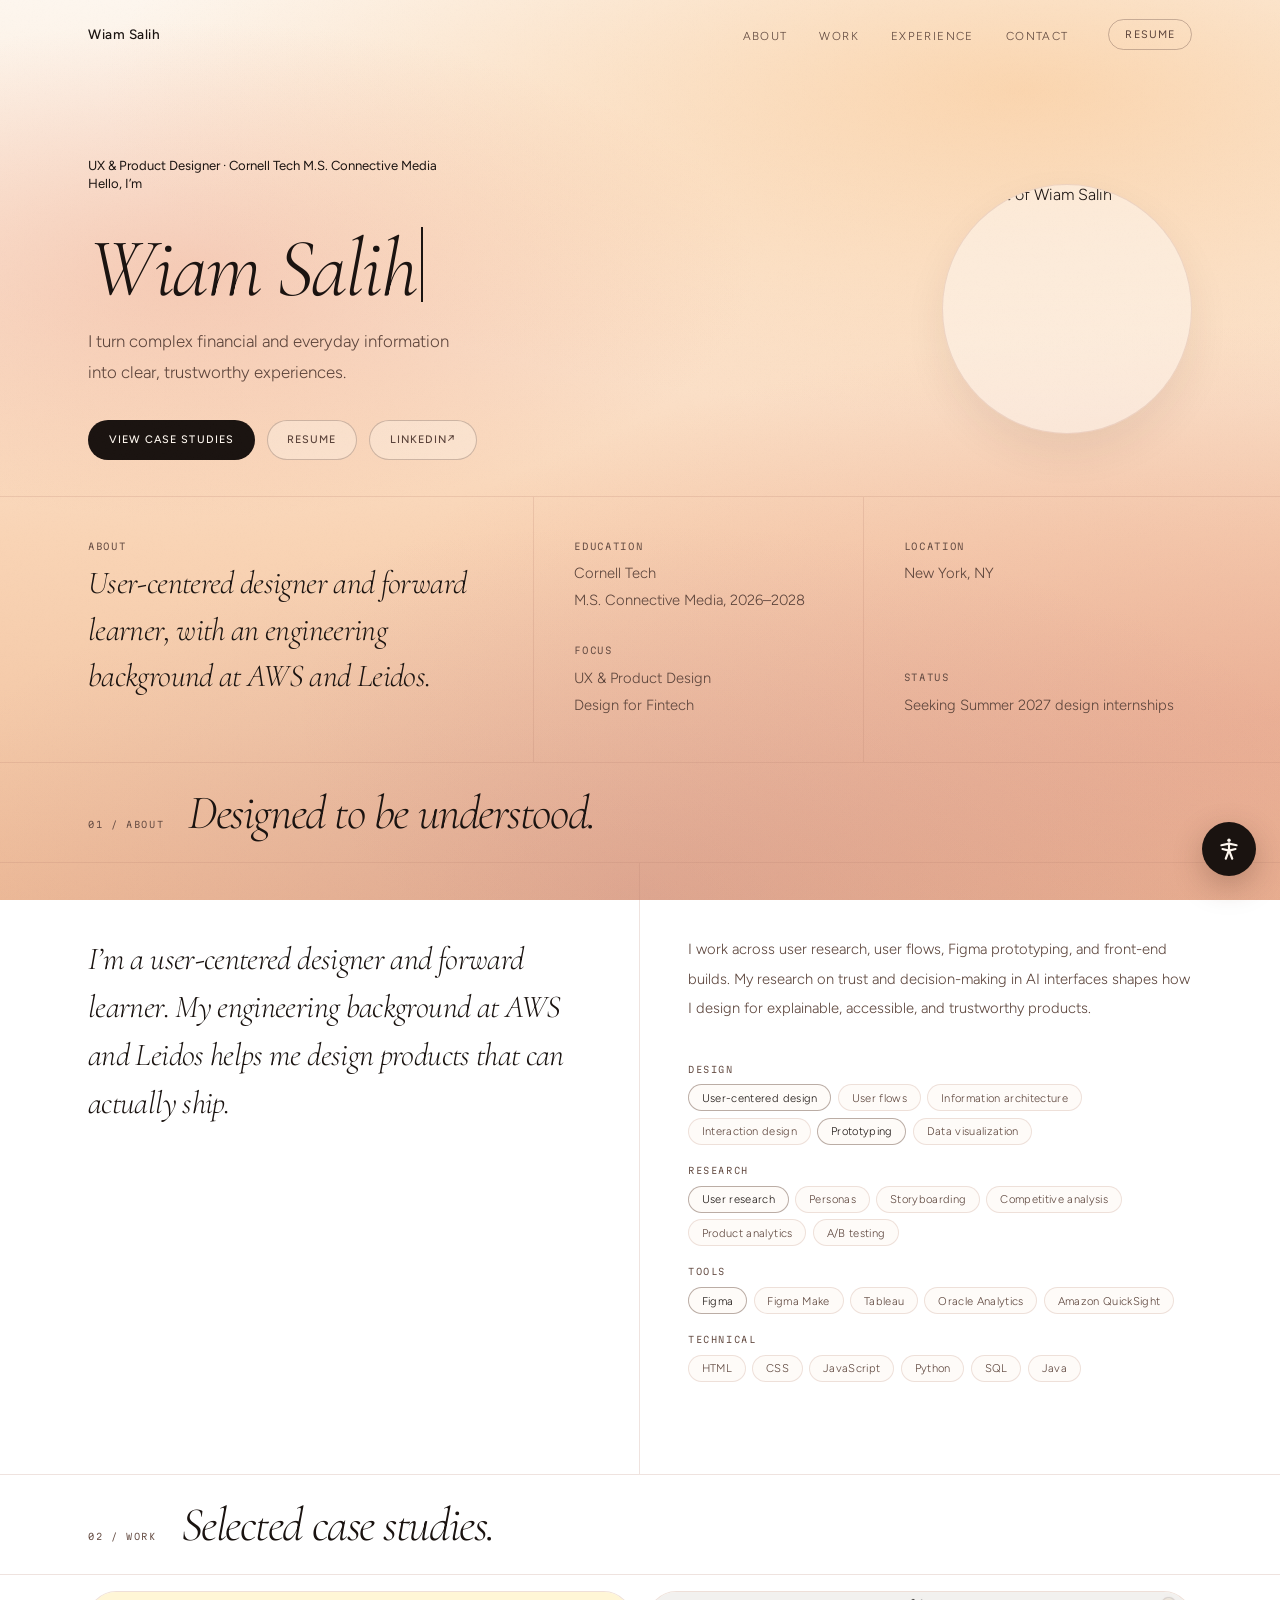
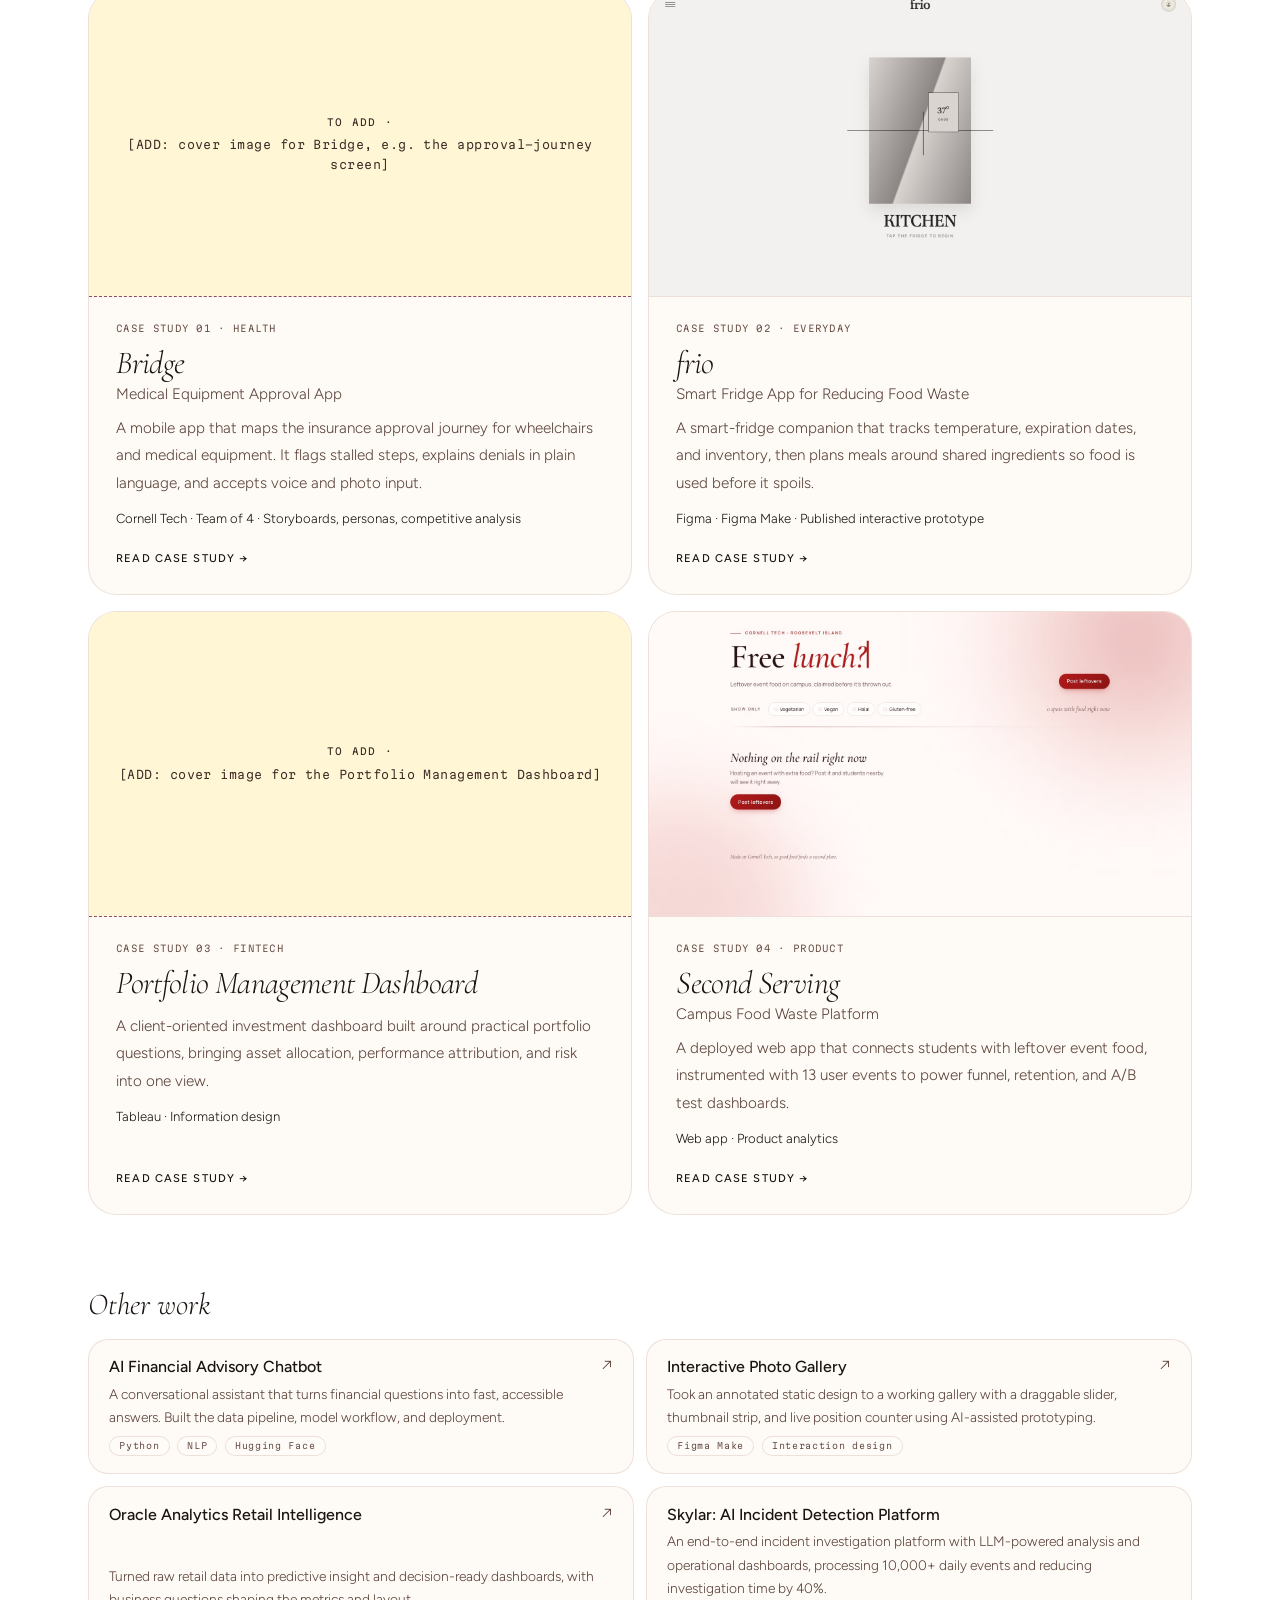
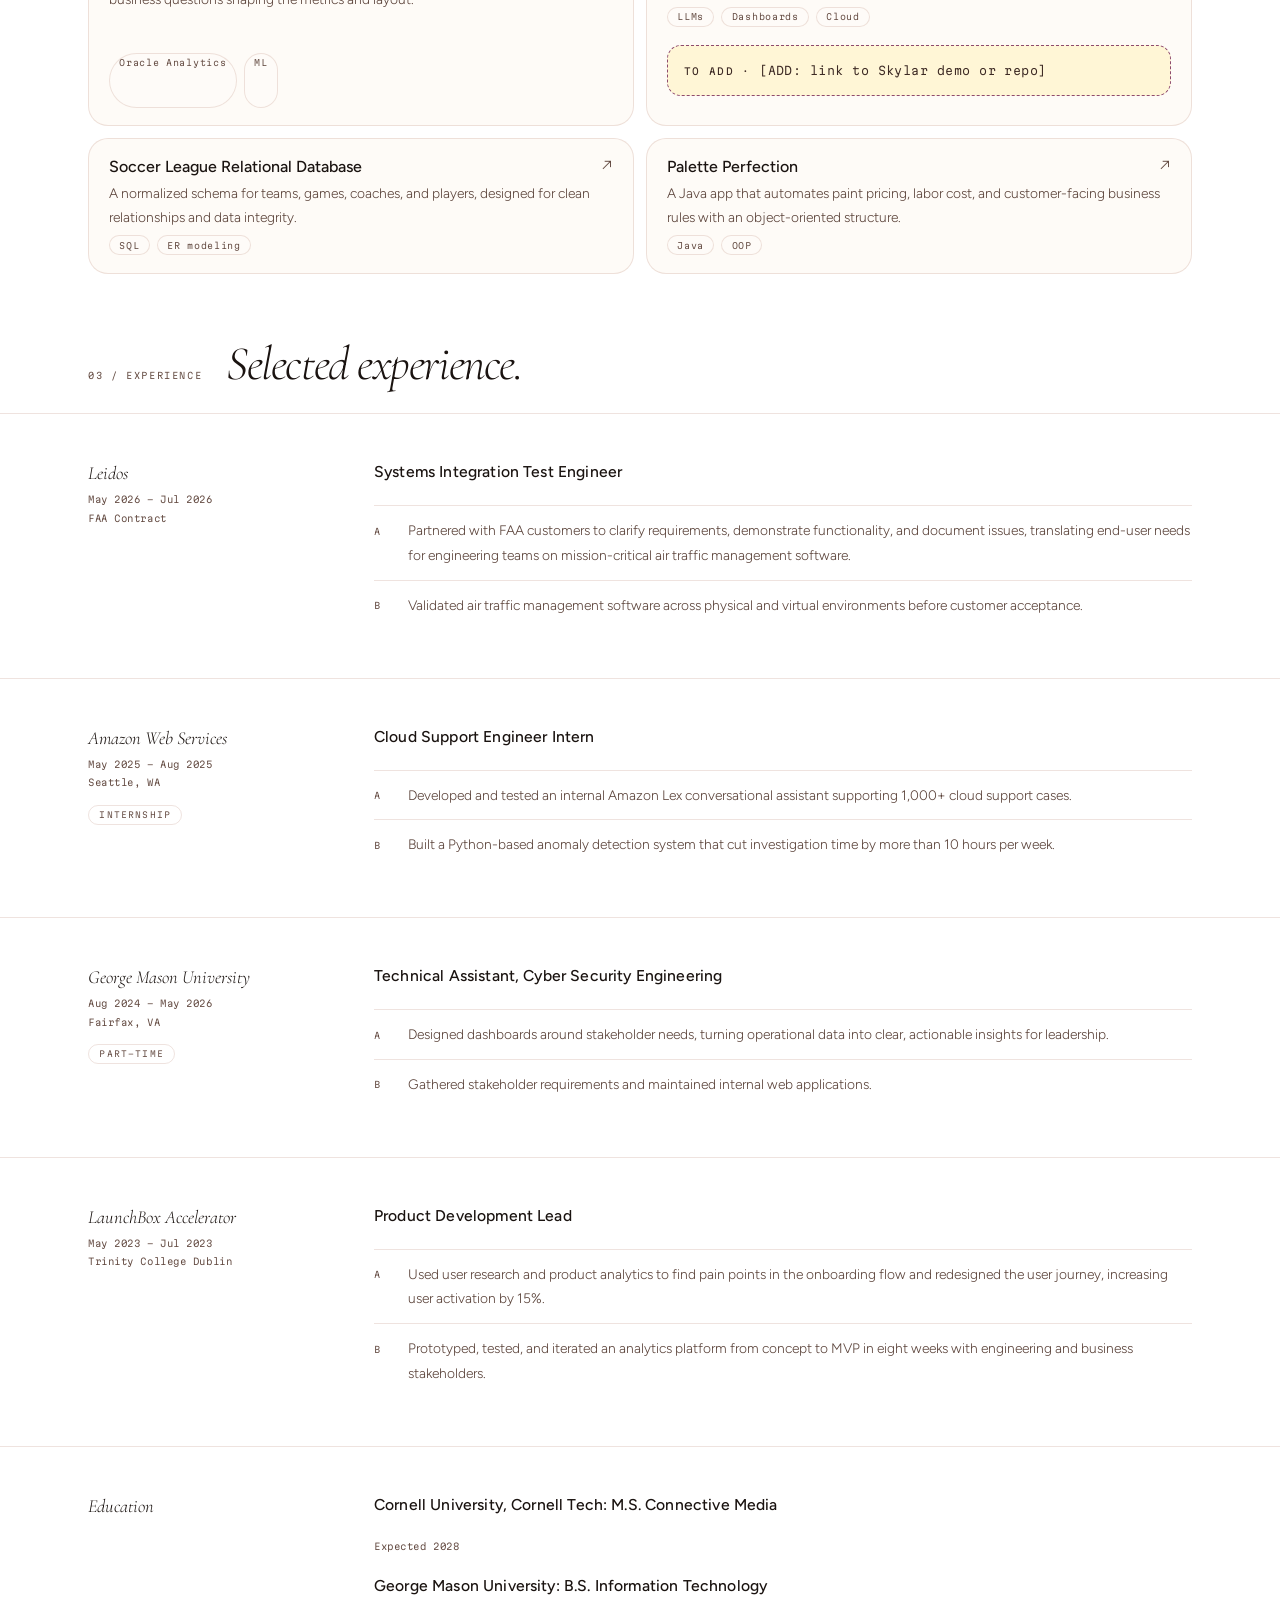
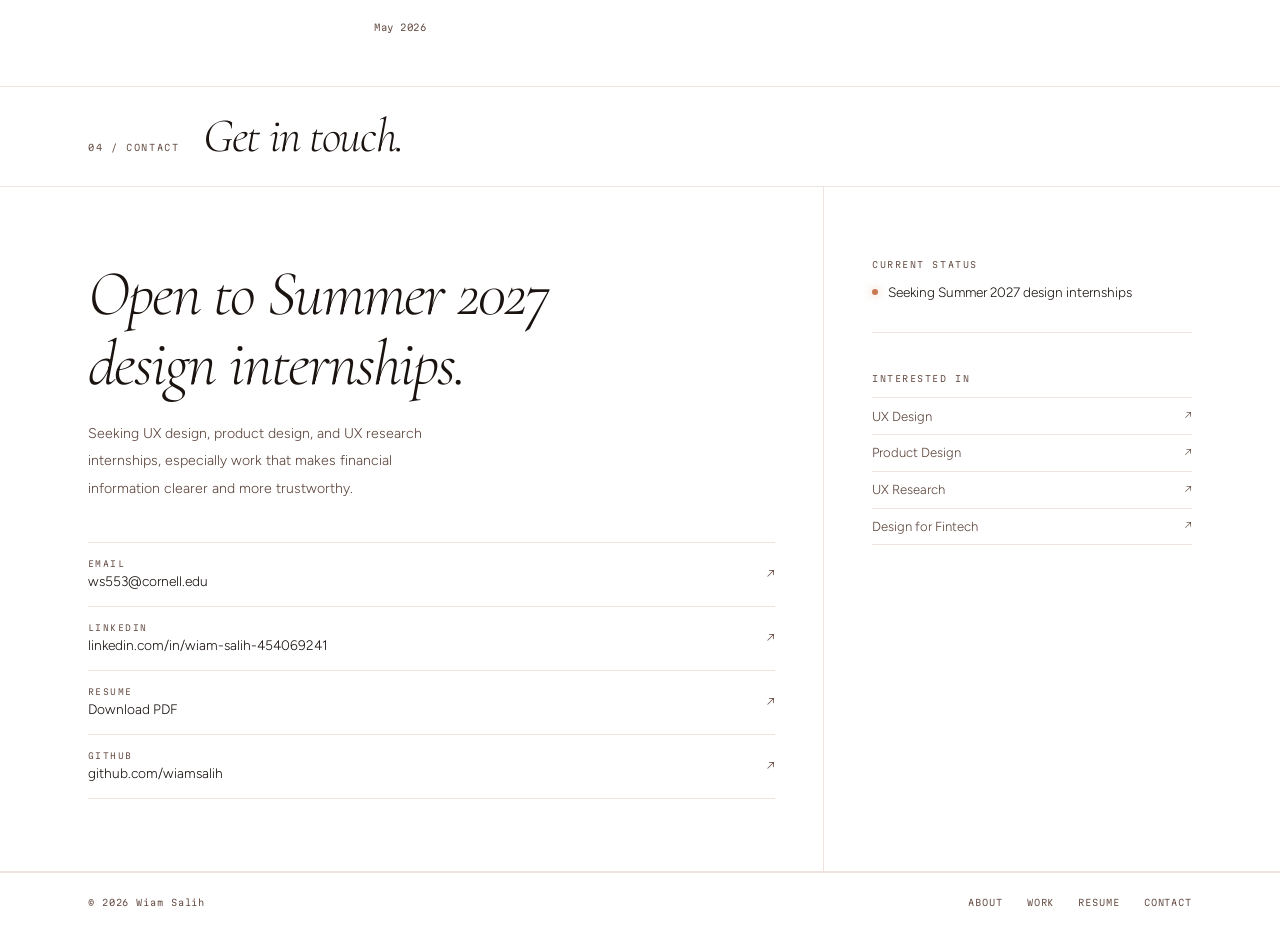
==== commit 49731f77: "Add frio and Second Serving cover images Screenshots of the live frio prototype and the deployed Sec" ====
--- a/index.html
+++ b/index.html
@@ -169,7 +169,7 @@
         </a>
 
         <a class="feat-card reveal" href="work/frio.html">
-          <span class="placeholder media">[ADD: cover image for frio, e.g. the meal-plan screen]</span>
+          <img class="feat-cover" src="images/covers/frio.jpg" width="1600" height="900" loading="lazy" alt="frio prototype home screen: a stylized fridge showing 37°, marked Good, above the word Kitchen and the prompt Tap the fridge to begin." />
           <div class="feat-body">
             <span class="feat-num">Case study 02 · Everyday</span>
             <h3 class="feat-title">frio<span class="feat-sub">Smart Fridge App for Reducing Food Waste</span></h3>
@@ -191,7 +191,7 @@
         </a>
 
         <a class="feat-card reveal" href="work/second-serving.html">
-          <span class="placeholder media">[ADD: cover image for Second Serving]</span>
+          <img class="feat-cover" src="images/covers/second-serving.jpg" width="1600" height="900" loading="lazy" alt="Second Serving home page: the headline Free lunch?, dietary filters for vegetarian, vegan, halal and gluten-free food, and a Post leftovers button." />
           <div class="feat-body">
             <span class="feat-num">Case study 04 · Product</span>
             <h3 class="feat-title">Second Serving<span class="feat-sub">Campus Food Waste Platform</span></h3>
--- a/assets/site.css
+++ b/assets/site.css
@@ -1143,13 +1143,16 @@
 .feat-card .placeholder.media {
   border-radius: 0;
   border-width: 0 0 1.5px 0;
-  min-height: 190px;
+  min-height: 0;
+  aspect-ratio: 16 / 9;
 }
 .feat-cover {
   display: block;
   width: 100%;
+  height: auto;
   aspect-ratio: 16 / 9;
   object-fit: cover;
+  object-position: top center;
   border-bottom: 1px solid var(--rule);
 }
 .feat-body {
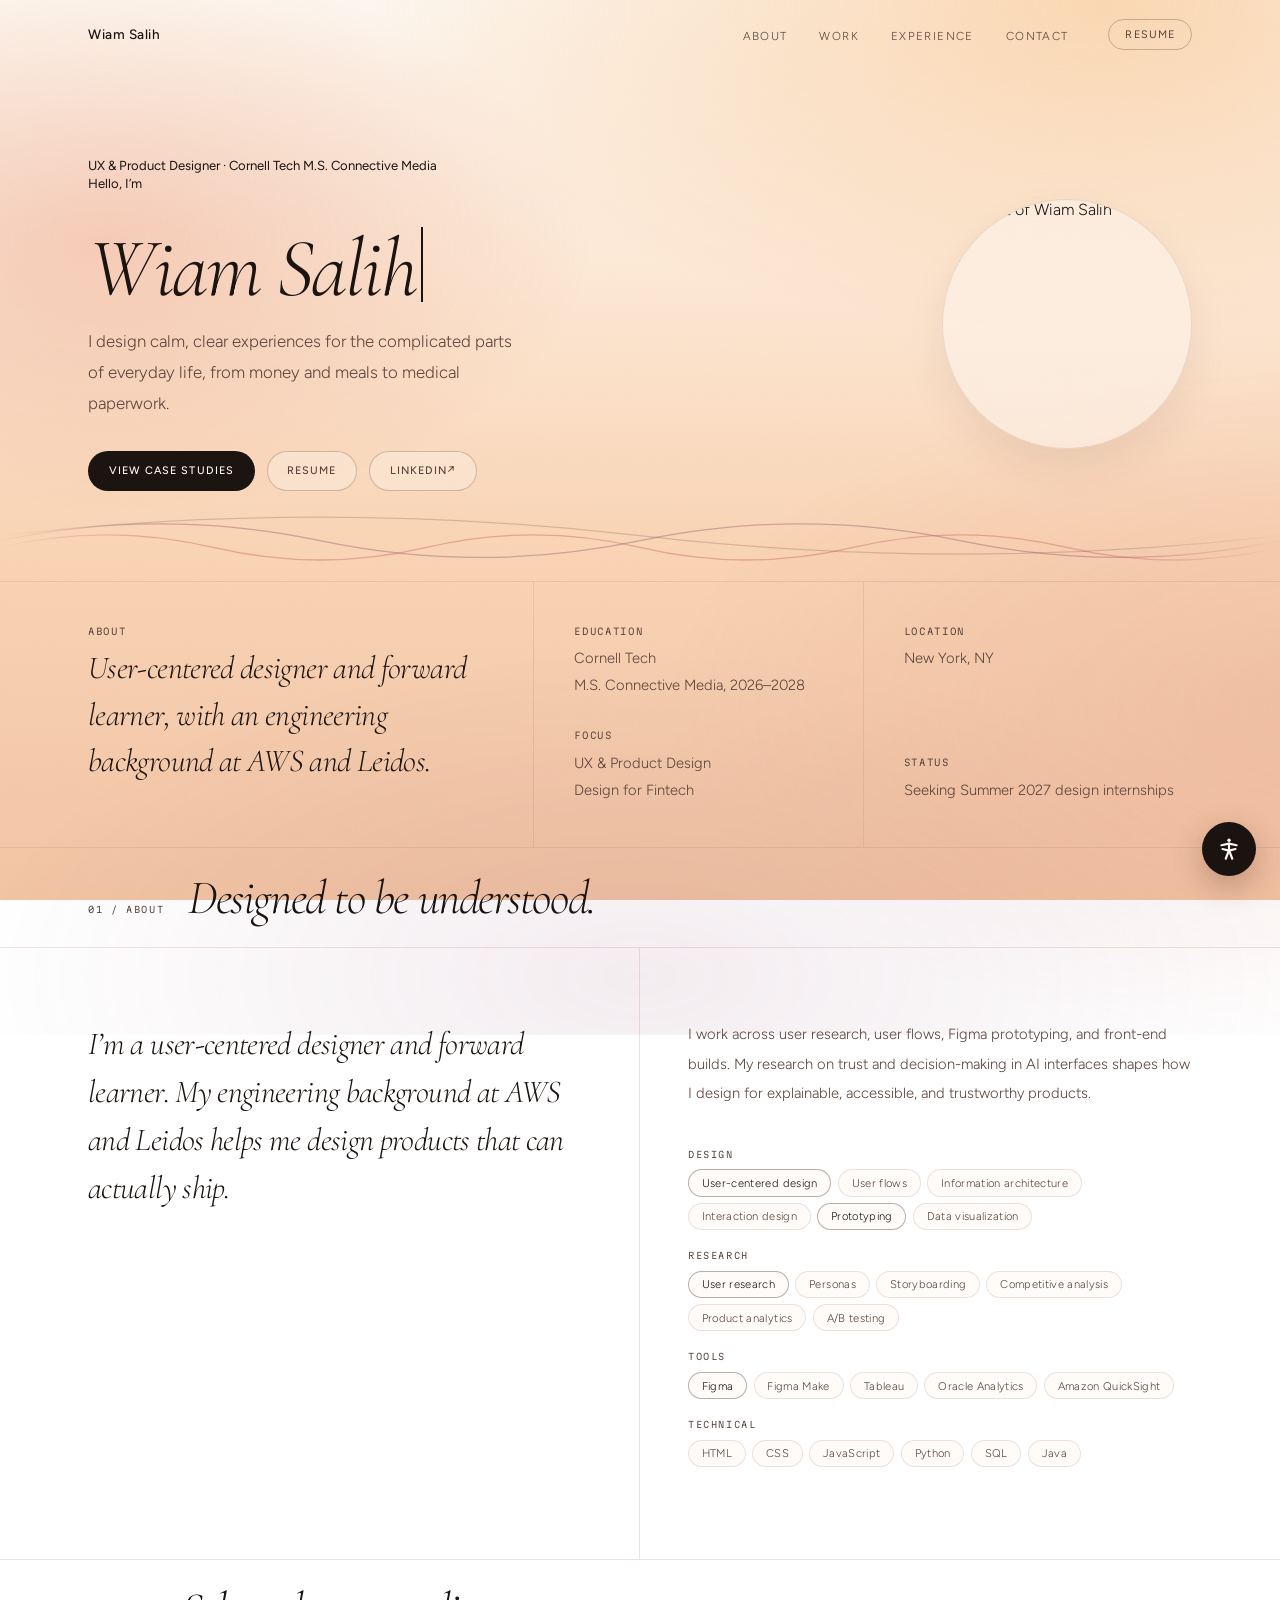
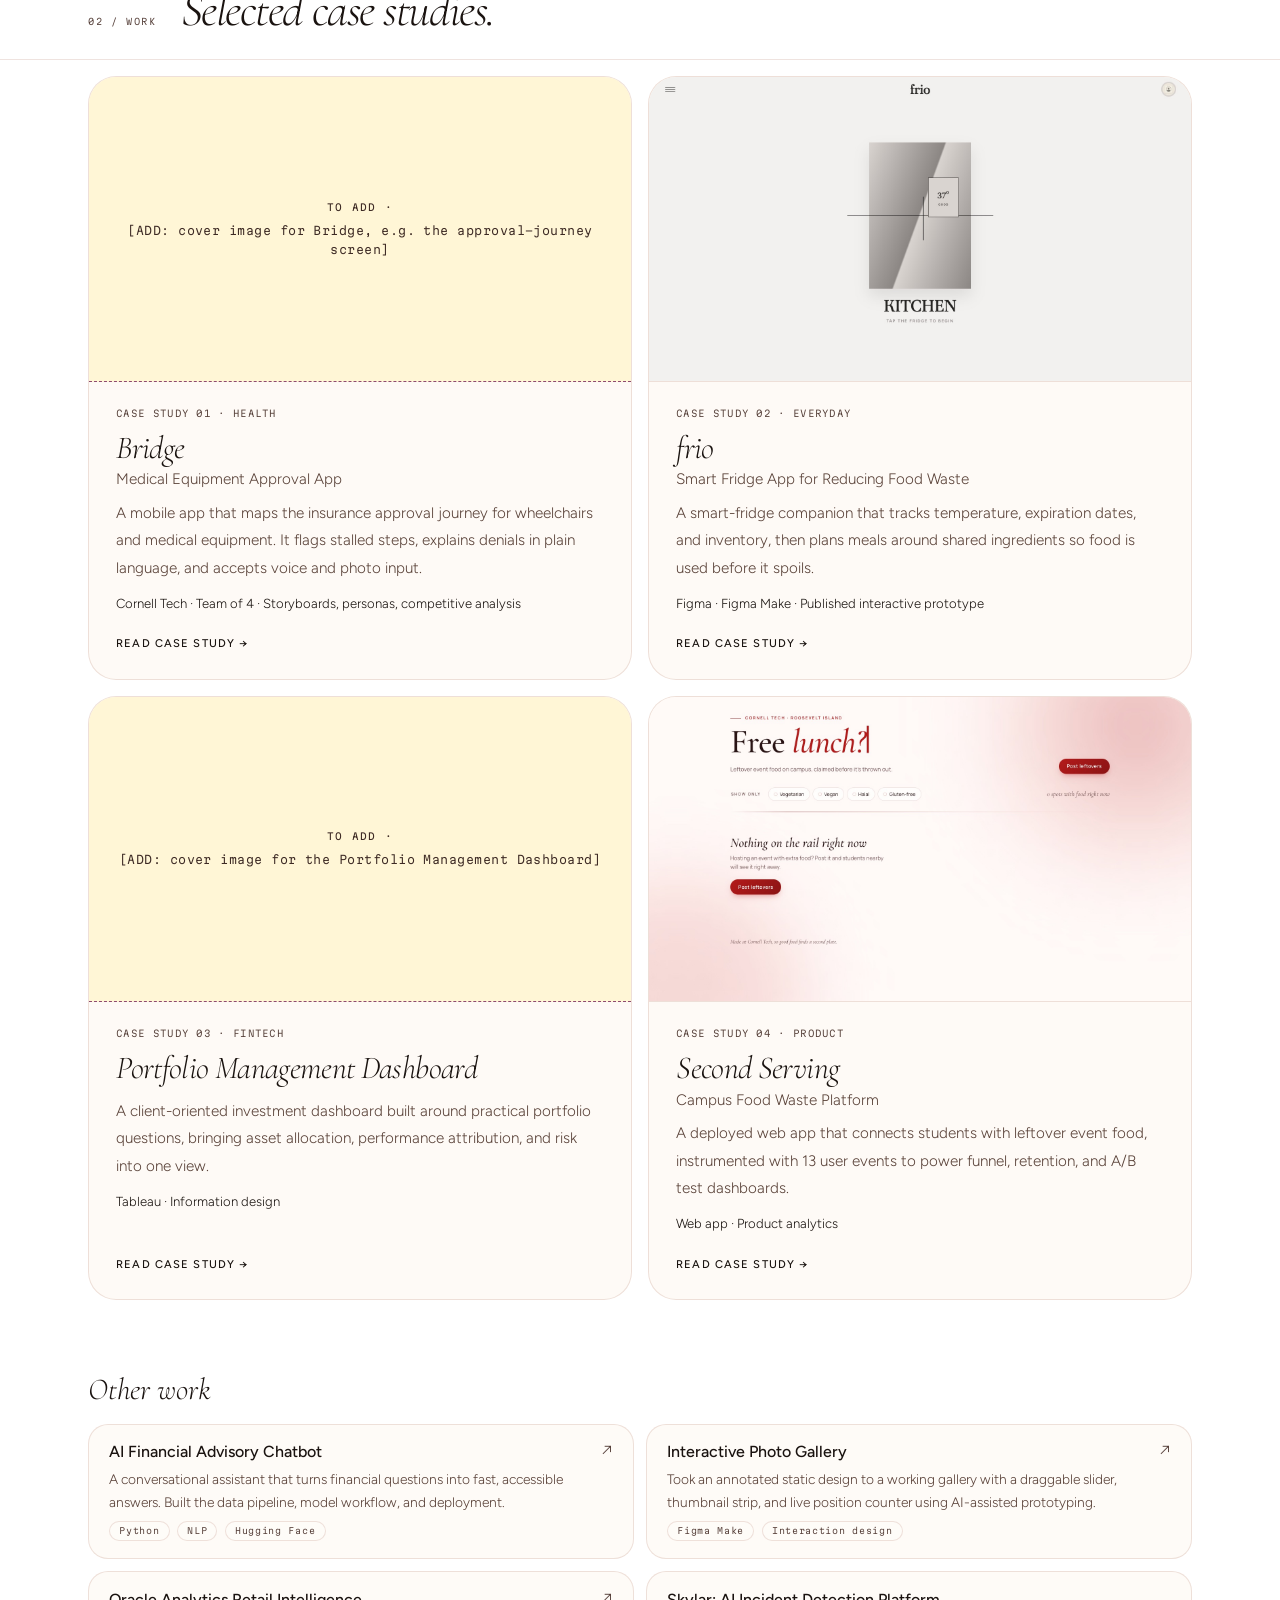
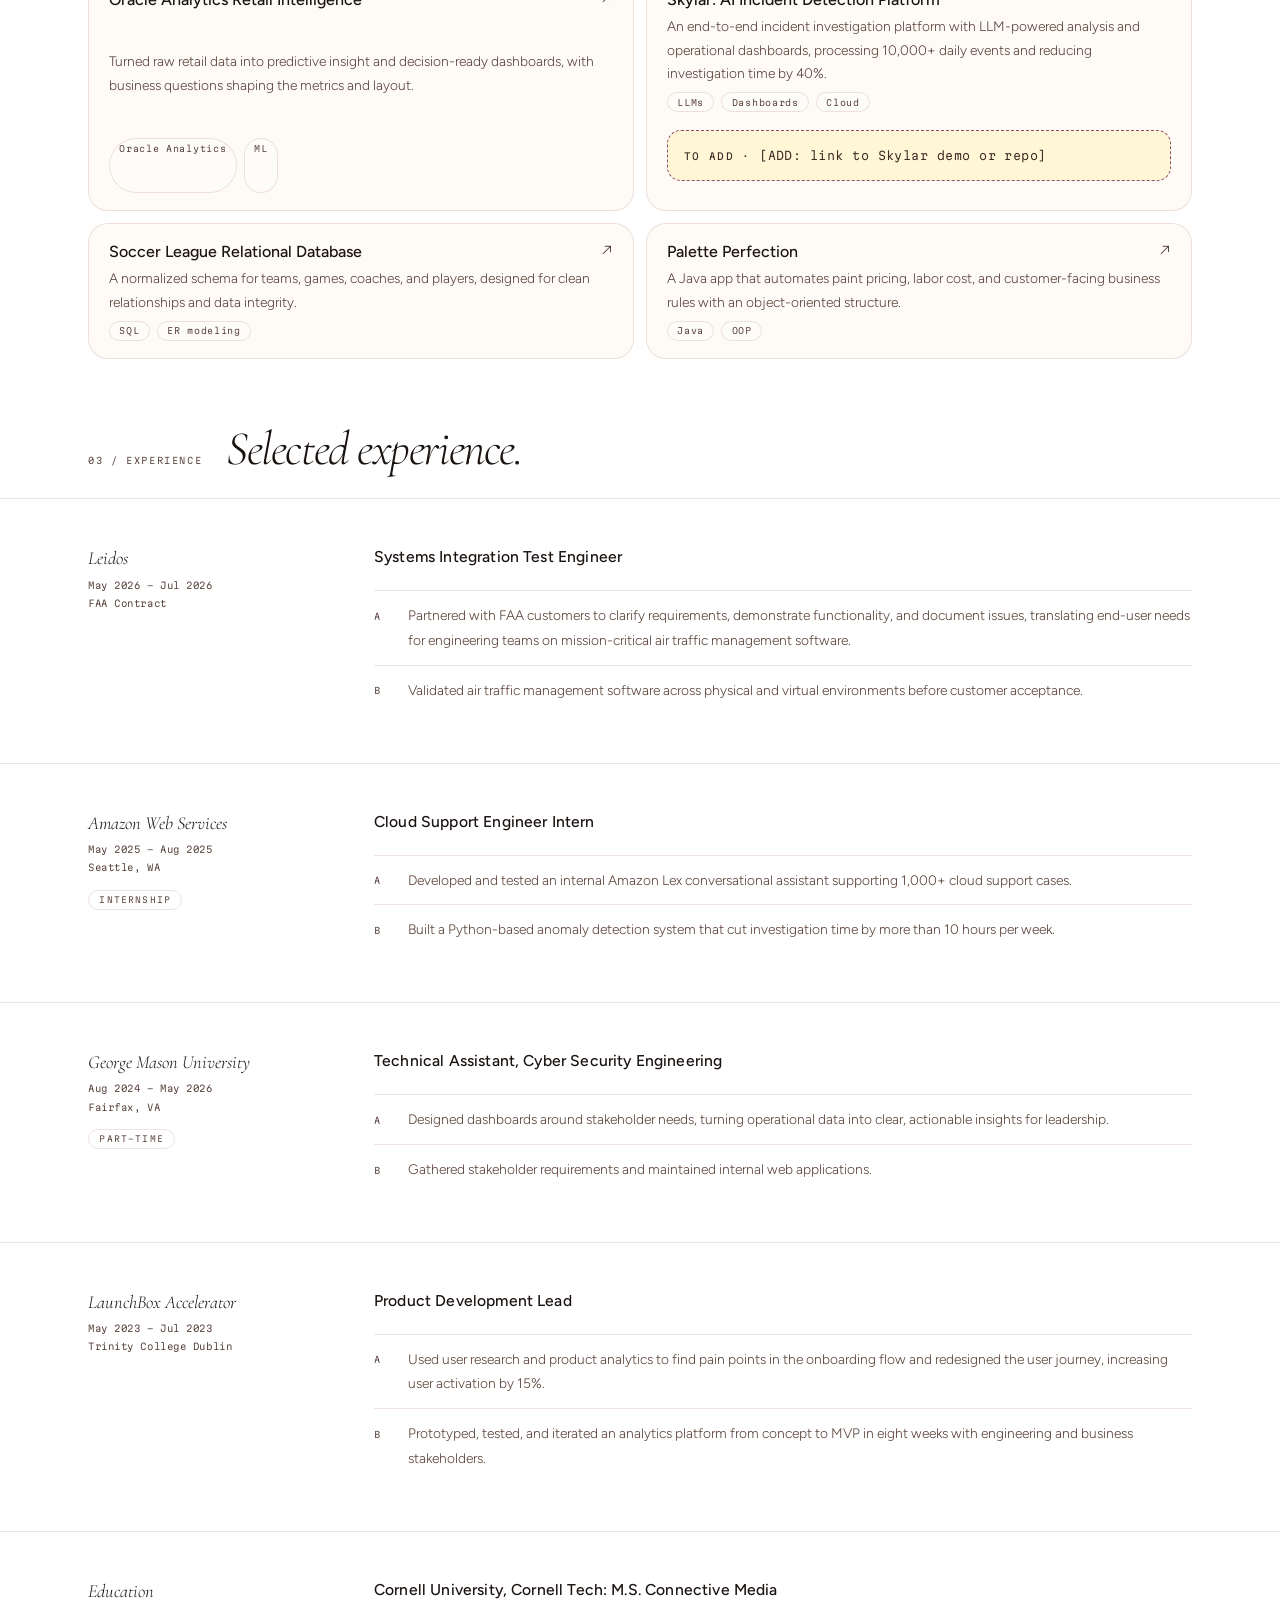
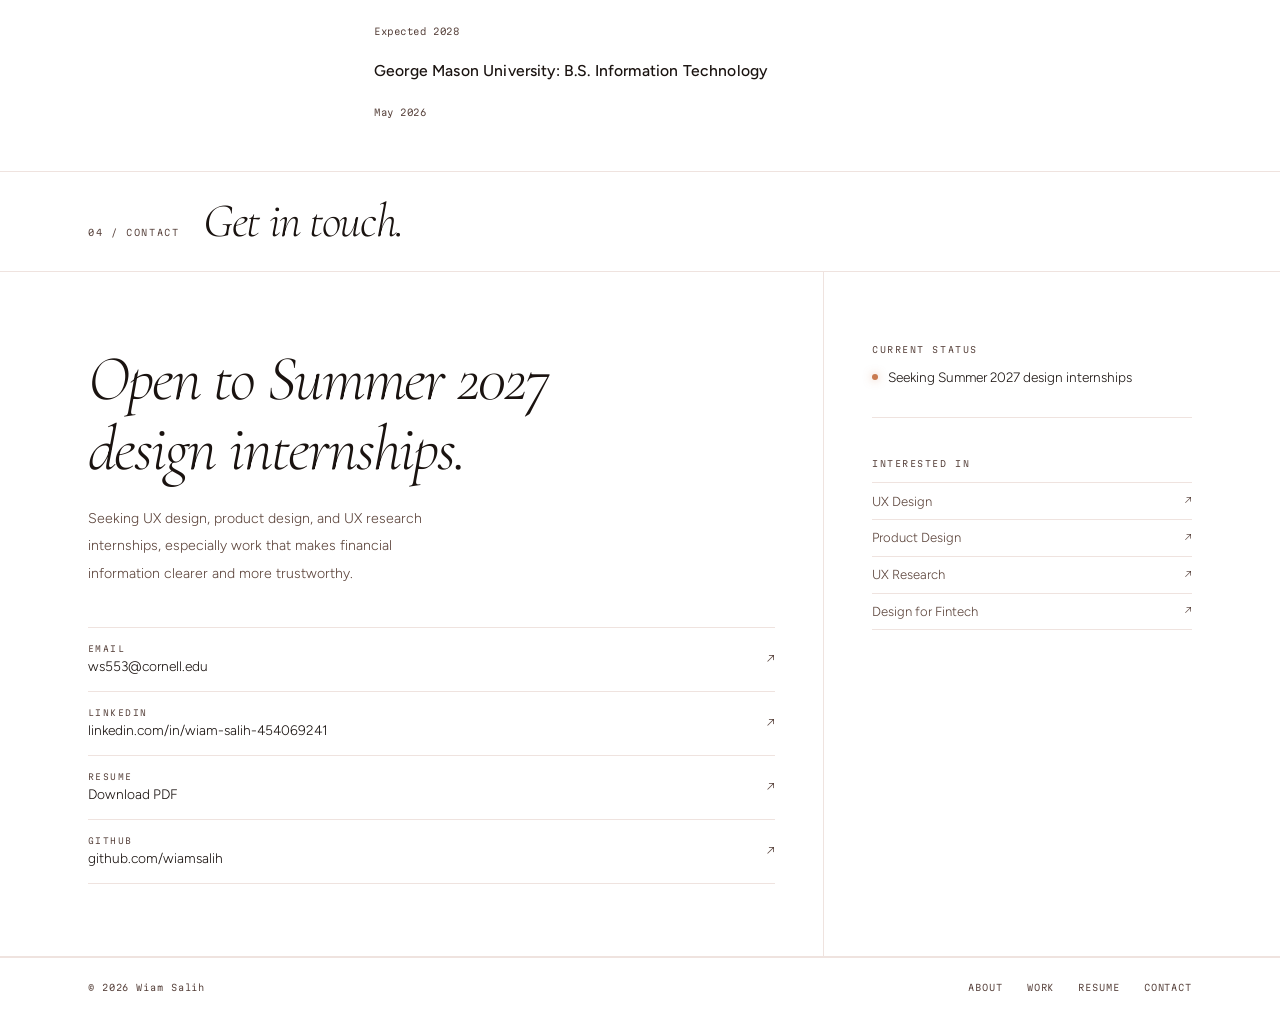
==== commit a2d8ece8: "Broaden hero line and add subtle motion New hero subcopy. Background glows now drift slowly, and thr" ====
--- a/index.html
+++ b/index.html
@@ -4,7 +4,7 @@
   <meta charset="UTF-8" />
   <meta name="viewport" content="width=device-width, initial-scale=1.0" />
   <title>Wiam Salih · UX &amp; Product Designer</title>
-  <meta name="description" content="Wiam Salih, UX & Product Designer and Cornell Tech M.S. Connective Media student. Case studies in fintech, health, and everyday products." />
+  <meta name="description" content="Wiam Salih, UX & Product Designer and Cornell Tech M.S. Connective Media student. Calm, clear experiences for the complicated parts of everyday life." />
   <link rel="preconnect" href="https://fonts.googleapis.com" />
   <link rel="preconnect" href="https://fonts.gstatic.com" crossorigin />
   <link href="https://fonts.googleapis.com/css2?family=Cormorant+Garamond:ital,wght@0,300;1,300;1,400&family=Figtree:wght@300;400;500;600&family=Martian+Mono:wght@300;400&display=swap" rel="stylesheet" />
@@ -38,7 +38,7 @@
             <div class="typed-name-wrap">
               <h1 class="typed-name" id="typedName" aria-label="Wiam Salih">Wiam Salih</h1>
             </div>
-            <p class="hero-subcopy">I turn complex financial and everyday information into clear, trustworthy experiences.</p>
+            <p class="hero-subcopy">I design calm, clear experiences for the complicated parts of everyday life, from money and meals to medical paperwork.</p>
             <div class="hero-actions">
               <a class="btn btn-dark" href="#work">View case studies</a>
               <a class="btn btn-ghost" href="resume.pdf" target="_blank" rel="noopener">Resume<span class="visually-hidden"> (PDF, opens in a new tab)</span></a>
@@ -52,6 +52,11 @@
             </div>
           </div>
         </div>
+      </div>
+      <div class="hero-waves" aria-hidden="true">
+        <svg class="hw hw1" viewBox="0 0 2880 100" preserveAspectRatio="none" focusable="false"><path d="M0 52 Q180 12 360 52 T720 52 T1080 52 T1440 52 T1800 52 T2160 52 T2520 52 T2880 52"/></svg>
+        <svg class="hw hw2" viewBox="0 0 2880 100" preserveAspectRatio="none" focusable="false"><path d="M0 60 Q120 30 240 60 T480 60 T720 60 T960 60 T1200 60 T1440 60 T1680 60 T1920 60 T2160 60 T2400 60 T2640 60 T2880 60"/></svg>
+        <svg class="hw hw3" viewBox="0 0 2880 100" preserveAspectRatio="none" focusable="false"><path d="M0 46 Q360 2 720 46 T1440 46 T2160 46 T2880 46"/></svg>
       </div>
     </div>
 
--- a/assets/site.css
+++ b/assets/site.css
@@ -11,7 +11,7 @@
   --ink: #1a1310;
   /* Darkened for WCAG AA (4.5:1) on the lower, darker part of the gradient */
   --mid: #5a4239;
-  --faint: #634a41;
+  --faint: #56403a;
   --rule: rgba(180,130,110,0.22);
   --card: rgba(253,246,238,0.52);
 
@@ -33,11 +33,7 @@
   -webkit-font-smoothing: antialiased;
   overflow-x: hidden;
   background:
-    radial-gradient(ellipse 120% 60% at 80% 10%, rgba(248,190,130,0.55) 0%, transparent 60%),
-    radial-gradient(ellipse 80% 50% at 15% 30%, rgba(232,147,122,0.35) 0%, transparent 55%),
-    radial-gradient(ellipse 100% 70% at 50% 100%, rgba(142,74,110,0.16) 0%, transparent 60%),
-    radial-gradient(ellipse 140% 80% at 100% 80%, rgba(212,117,106,0.3) 0%, transparent 55%),
-    linear-gradient(180deg, #fdf6ee 0%, #fce8d5 30%, #f9d4b5 60%, #f4c9a8 80%, #eebb98 100%);
+    linear-gradient(180deg, #fdf6ee 0%, #fce8d5 30%, #f9d4b5 60%, #f5ccad 80%, #f2c4a4 100%);
   background-attachment: fixed;
   min-height: 100vh;
 }
@@ -181,7 +177,7 @@
 @keyframes blinkCursor { 50% { opacity: 0; } }
 
 .hero-subcopy {
-  max-width: 34ch;
+  max-width: 40ch;
   margin-top: 0.4rem;
   font-size: 1.05rem;
   line-height: 1.85;
@@ -1468,3 +1464,93 @@
   .cs-pager a { max-width: 100%; }
   .nav-right { gap: 1rem; }
 }
+
+/* ===== Living background: the warm glows drift slowly, like light on water ===== */
+html::before,
+body::before {
+  content: "";
+  position: fixed;
+  inset: -15%;
+  z-index: -1;
+  pointer-events: none;
+  will-change: transform;
+}
+html::before {
+  background:
+    radial-gradient(ellipse 70% 45% at 78% 12%, rgba(248,190,130,0.55) 0%, transparent 62%),
+    radial-gradient(ellipse 50% 40% at 18% 32%, rgba(232,147,122,0.35) 0%, transparent 58%);
+  animation: drift-a 28s ease-in-out infinite alternate;
+}
+body::before {
+  background:
+    radial-gradient(ellipse 65% 45% at 50% 95%, rgba(142,74,110,0.10) 0%, transparent 62%),
+    radial-gradient(ellipse 70% 50% at 92% 72%, rgba(212,117,106,0.16) 0%, transparent 58%);
+  animation: drift-b 36s ease-in-out infinite alternate;
+}
+@keyframes drift-a {
+  0%   { transform: translate3d(0, 0, 0) scale(1); }
+  50%  { transform: translate3d(-5%, 4%, 0) scale(1.08); }
+  100% { transform: translate3d(4%, -3%, 0) scale(1.02); }
+}
+@keyframes drift-b {
+  0%   { transform: translate3d(0, 0, 0) scale(1.04); }
+  50%  { transform: translate3d(5%, -4%, 0) scale(1); }
+  100% { transform: translate3d(-4%, 2%, 0) scale(1.07); }
+}
+
+/* ===== Hero wave lines: three thin strokes flowing at different speeds ===== */
+.hero-top-inner { padding-bottom: clamp(4.5rem, 10vh, 6.5rem); }
+.hero-waves {
+  position: absolute;
+  left: 0;
+  right: 0;
+  bottom: 0;
+  height: 84px;
+  overflow: hidden;
+  pointer-events: none;
+  z-index: -1;
+  -webkit-mask-image: linear-gradient(90deg, transparent, #000 12%, #000 88%, transparent);
+          mask-image: linear-gradient(90deg, transparent, #000 12%, #000 88%, transparent);
+}
+.hw {
+  position: absolute;
+  left: 0;
+  bottom: 0;
+  width: 200%;
+  height: 100%;
+  will-change: transform;
+}
+.hw path {
+  fill: none;
+  stroke-width: 1.25;
+  vector-effect: non-scaling-stroke;
+}
+.hw1 path { stroke: rgba(142,74,110,0.38); }
+.hw2 path { stroke: rgba(212,117,106,0.5); }
+.hw3 path { stroke: rgba(90,66,57,0.22); }
+.hw1 { animation: wave-flow 26s linear infinite; }
+.hw2 { animation: wave-flow 18s linear infinite reverse; }
+.hw3 { animation: wave-flow 40s linear infinite; }
+@keyframes wave-flow {
+  from { transform: translate3d(0, 0, 0); }
+  to   { transform: translate3d(-50%, 0, 0); }
+}
+
+/* Cover images ease in slightly on hover */
+.feat-cover { transition: transform .8s cubic-bezier(.2,.7,.2,1); }
+.feat-card:hover .feat-cover { transform: scale(1.035); }
+
+/* Motion off: panel switch or OS setting */
+body.a11y-reduce-motion::before,
+html:has(> body.a11y-reduce-motion)::before,
+body.a11y-reduce-motion .hw,
+body.a11y-reduce-motion .feat-cover { animation: none !important; transform: none !important; }
+@media (prefers-reduced-motion: reduce) {
+  html::before, body::before, .hw { animation: none !important; transform: none !important; }
+  .feat-card:hover .feat-cover { transform: none; }
+}
+
+/* High contrast: plain black, no decoration */
+body.a11y-contrast::before,
+html:has(> body.a11y-contrast)::before,
+body.a11y-contrast .hero-waves { display: none; }
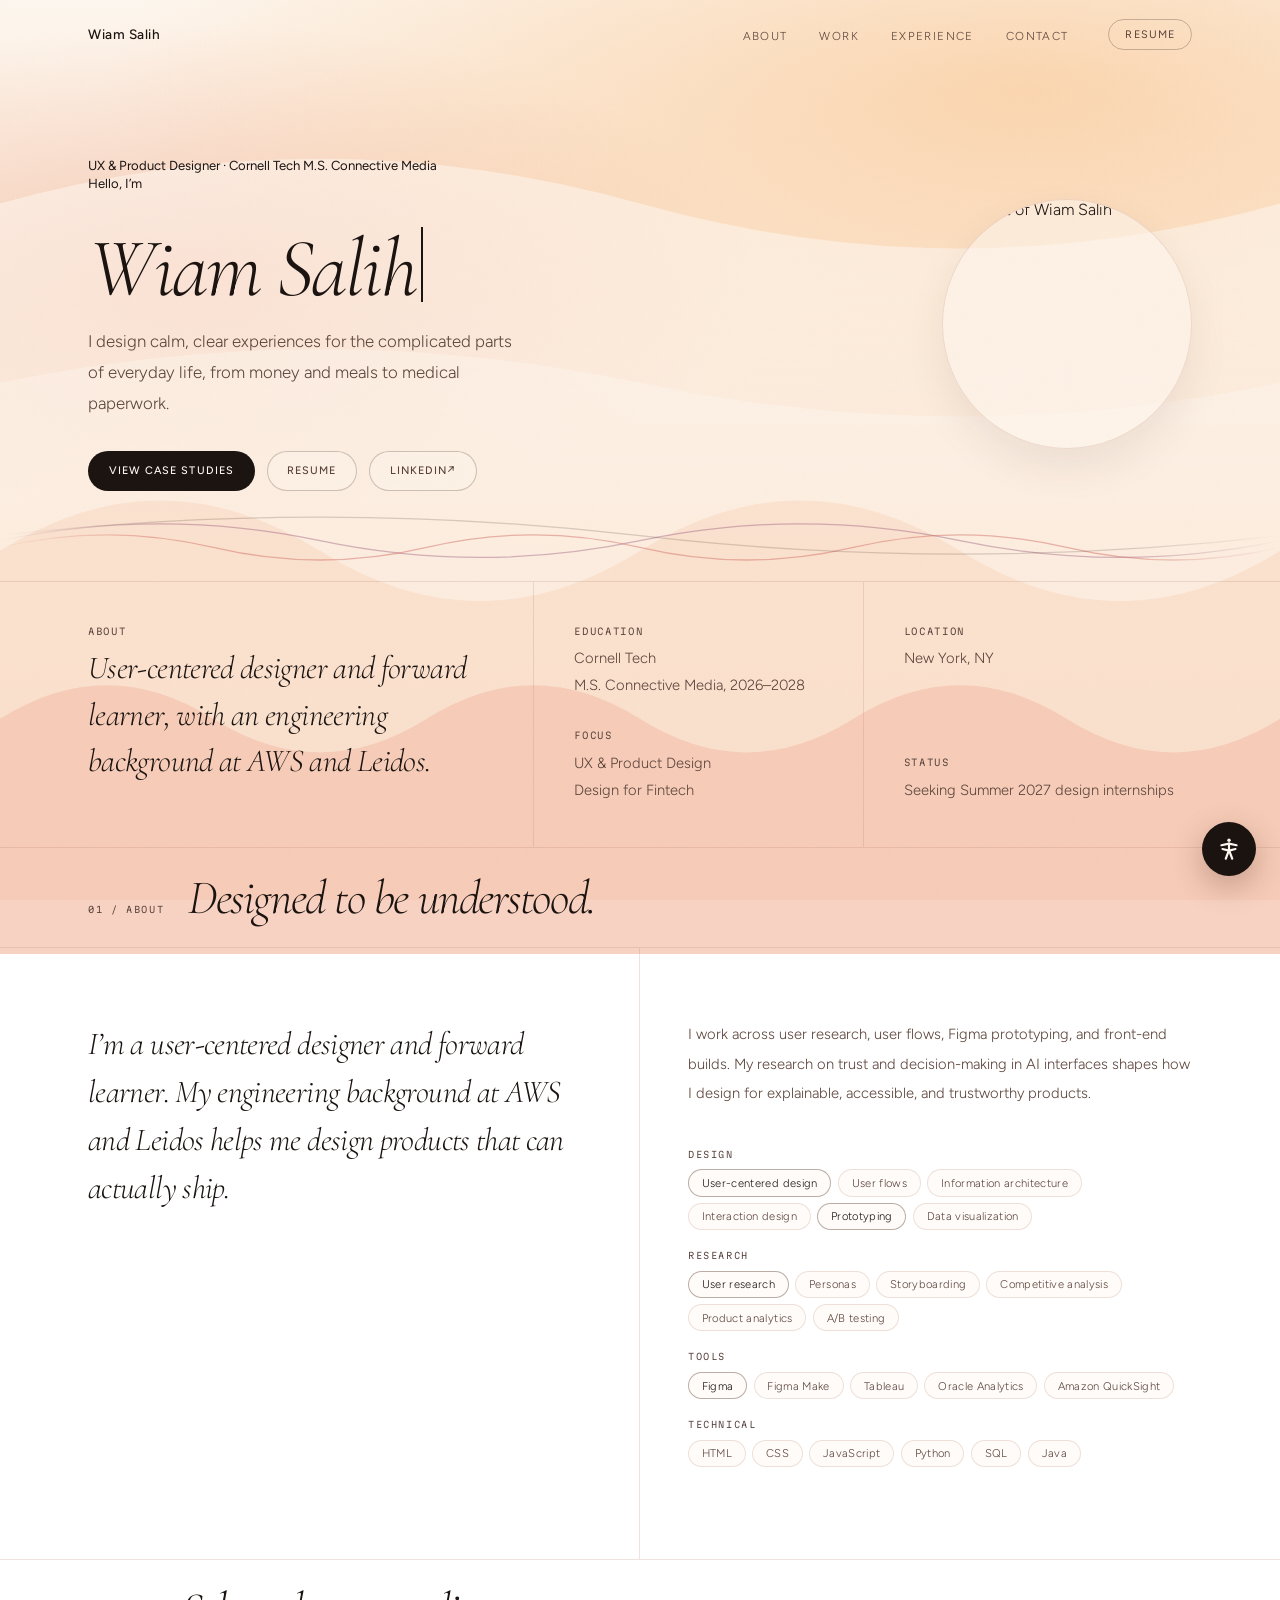
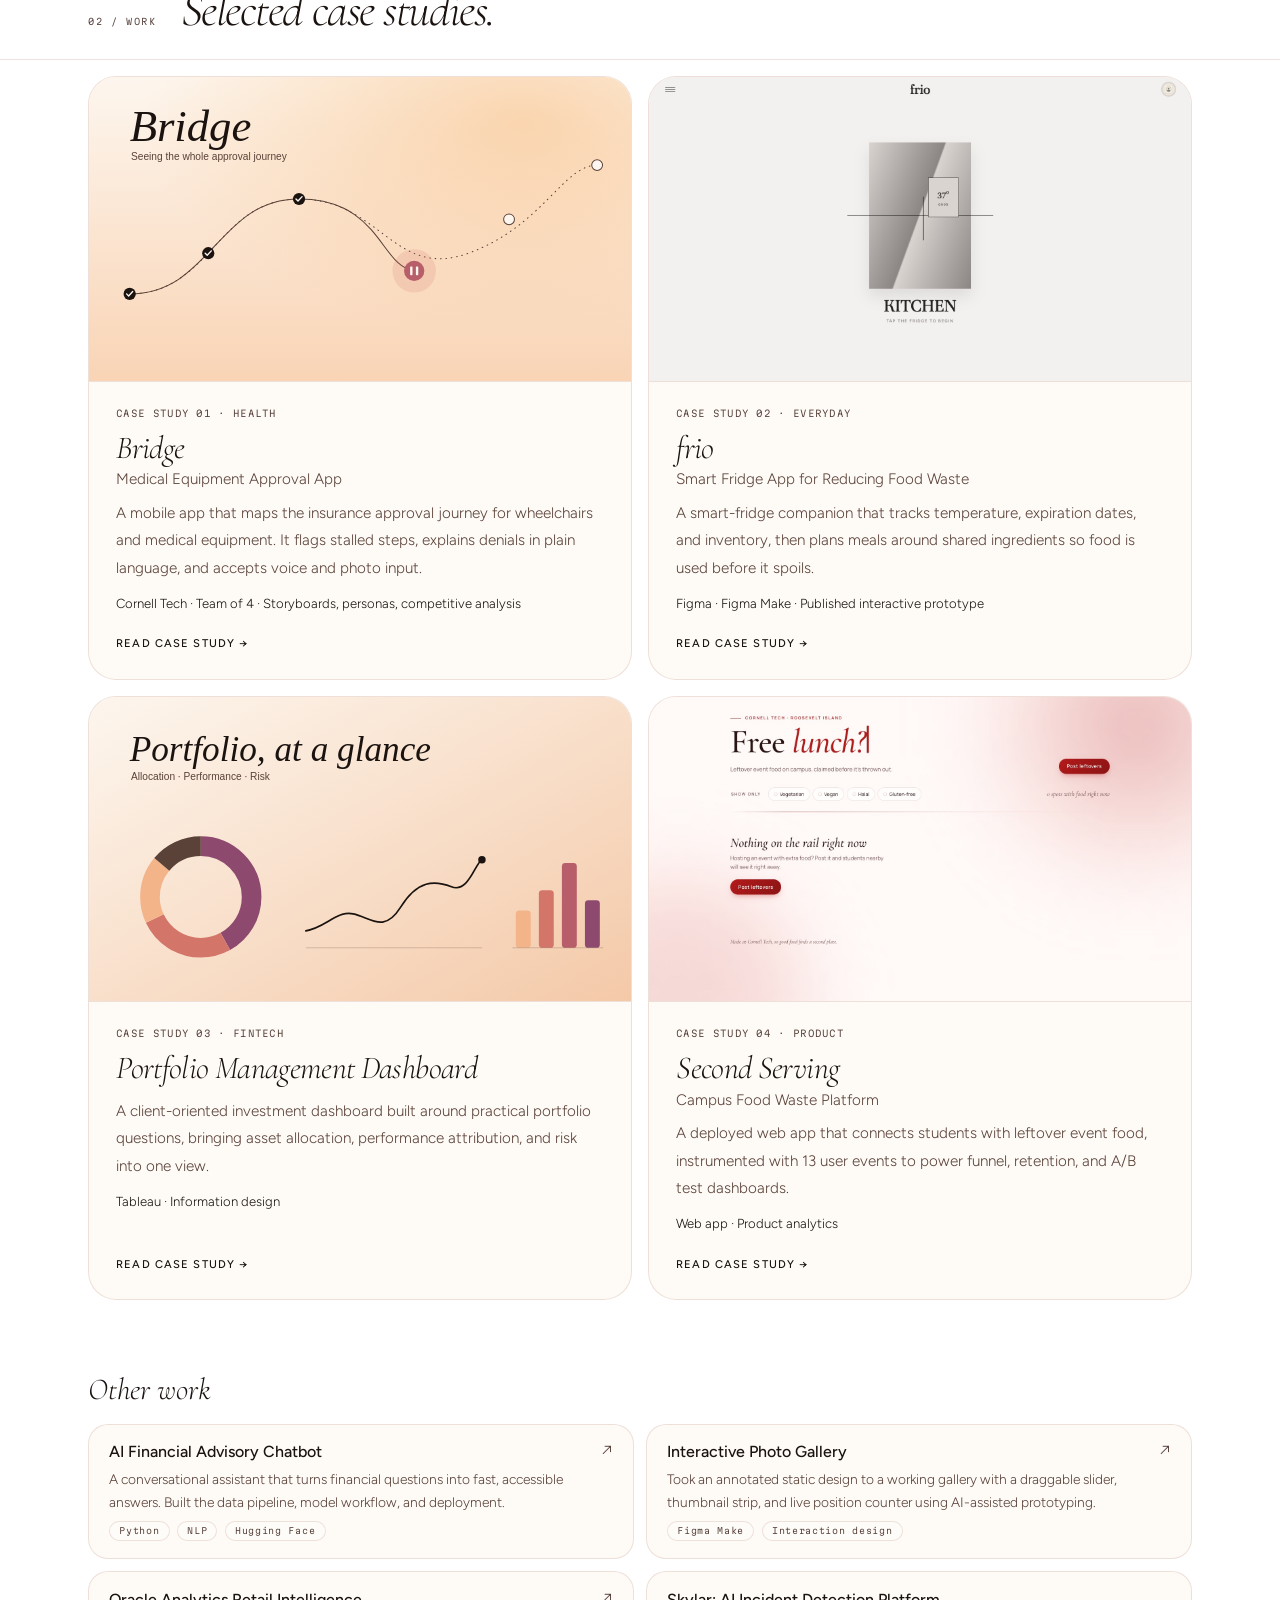
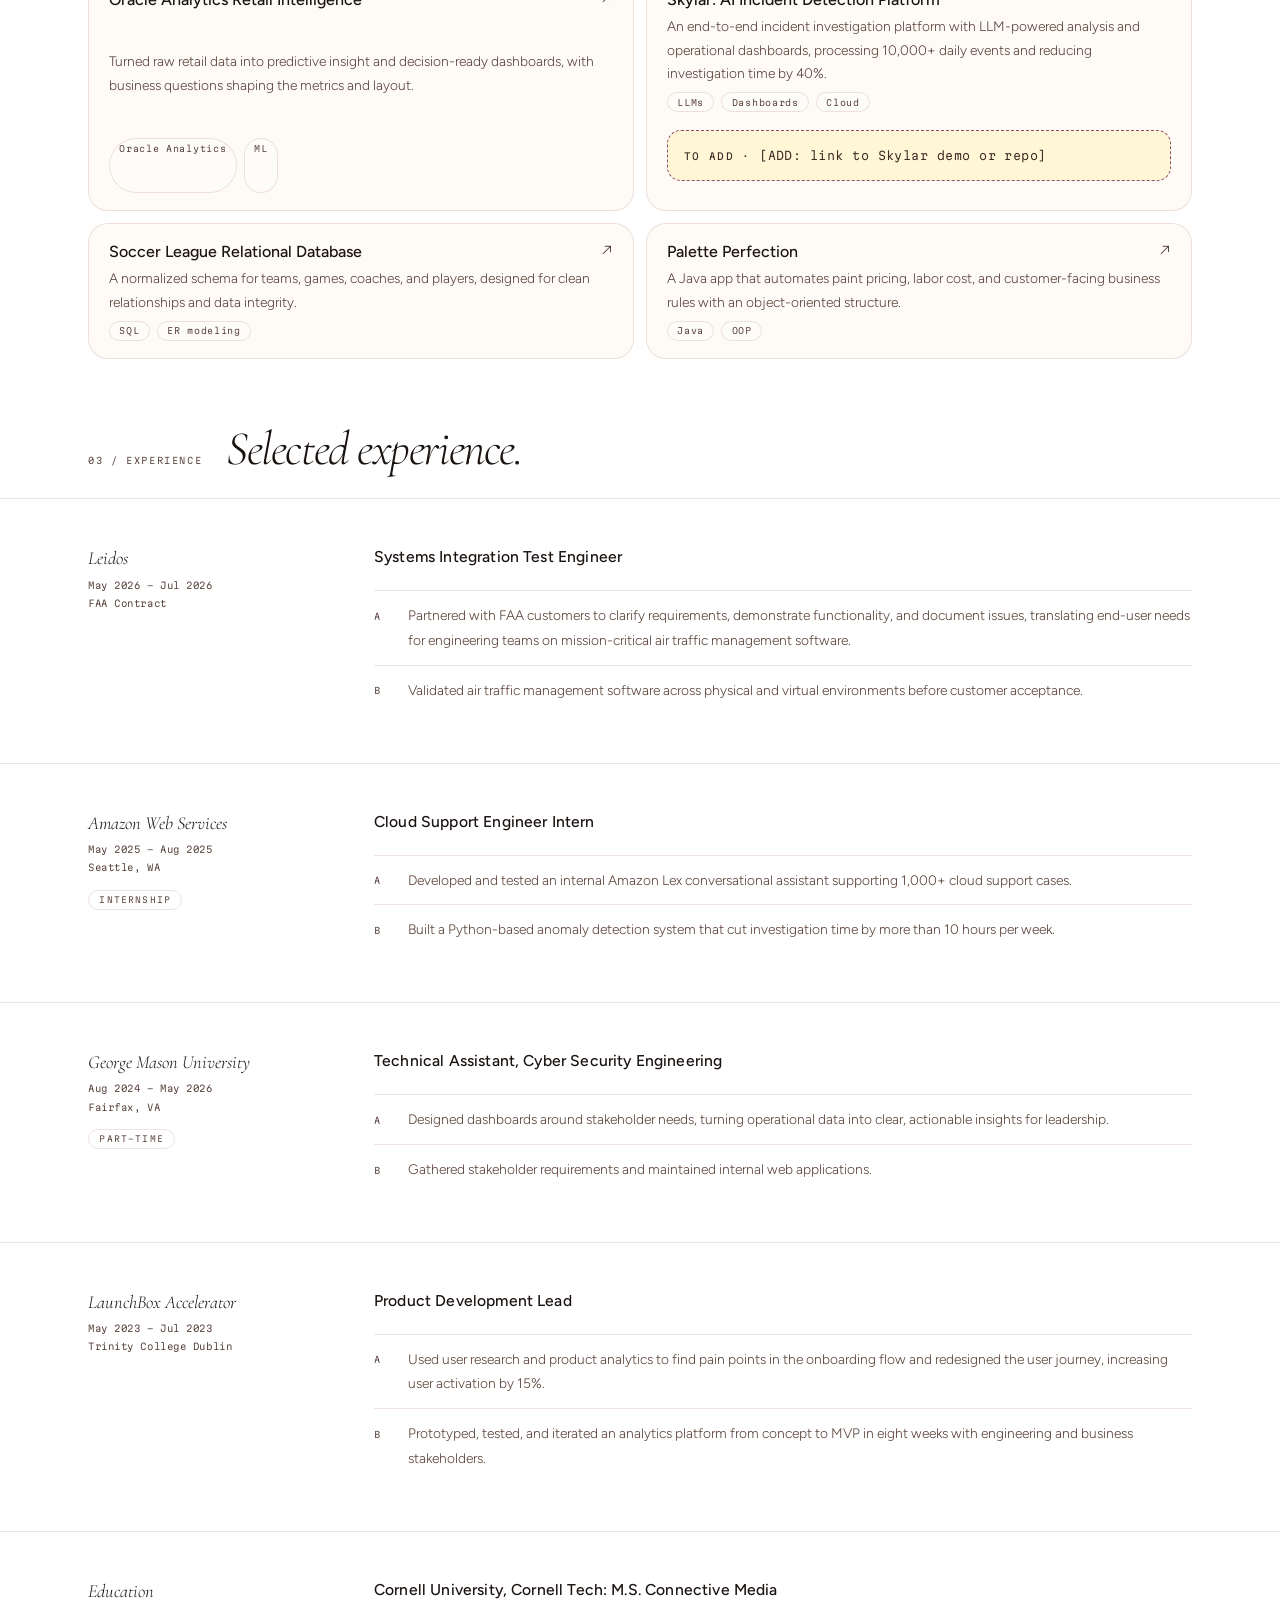
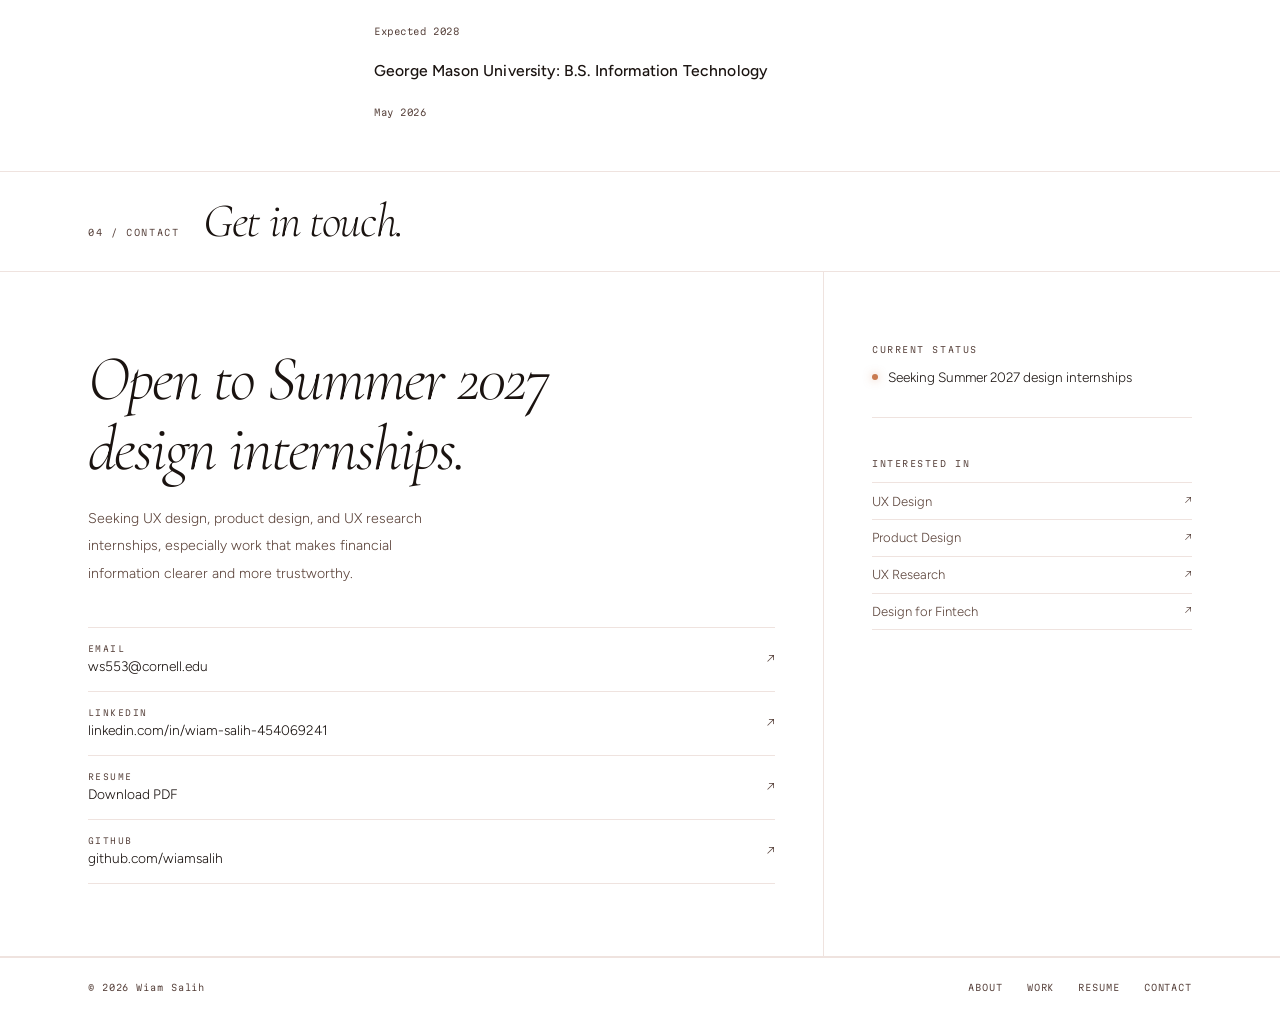
==== commit 3bd1a61d: "Rolling wave background, all four covers, real case-study content - Full-page wave background: two l" ====
--- a/index.html
+++ b/index.html
@@ -163,7 +163,7 @@
 
       <div class="feat-grid">
         <a class="feat-card reveal" href="work/bridge.html">
-          <span class="placeholder media">[ADD: cover image for Bridge, e.g. the approval-journey screen]</span>
+          <img class="feat-cover" src="images/covers/bridge.svg" width="1600" height="900" loading="lazy" alt="Illustration for Bridge: a dotted path of approval steps, three checked off and one flagged as stalled with a pause symbol." />
           <div class="feat-body">
             <span class="feat-num">Case study 01 · Health</span>
             <h3 class="feat-title">Bridge<span class="feat-sub">Medical Equipment Approval App</span></h3>
@@ -185,7 +185,7 @@
         </a>
 
         <a class="feat-card reveal" href="work/portfolio-dashboard.html">
-          <span class="placeholder media">[ADD: cover image for the Portfolio Management Dashboard]</span>
+          <img class="feat-cover" src="images/covers/portfolio-dashboard.svg" width="1600" height="900" loading="lazy" alt="Illustration for the Portfolio Management Dashboard: an allocation ring, a rising performance line and risk bars side by side, titled Portfolio, at a glance." />
           <div class="feat-body">
             <span class="feat-num">Case study 03 · Fintech</span>
             <h3 class="feat-title">Portfolio Management Dashboard</h3>
--- a/assets/site.css
+++ b/assets/site.css
@@ -33,6 +33,8 @@
   -webkit-font-smoothing: antialiased;
   overflow-x: hidden;
   background:
+    radial-gradient(ellipse 120% 60% at 80% 10%, rgba(248,190,130,0.55) 0%, transparent 60%),
+    radial-gradient(ellipse 80% 50% at 15% 30%, rgba(232,147,122,0.35) 0%, transparent 55%),
     linear-gradient(180deg, #fdf6ee 0%, #fce8d5 30%, #f9d4b5 60%, #f5ccad 80%, #f2c4a4 100%);
   background-attachment: fixed;
   min-height: 100vh;
@@ -1465,37 +1467,43 @@
   .nav-right { gap: 1rem; }
 }
 
-/* ===== Living background: the warm glows drift slowly, like light on water ===== */
+/* ===== Wave background: two layers of soft colour bands roll across the page ===== */
 html::before,
 body::before {
   content: "";
   position: fixed;
-  inset: -15%;
+  top: -6vh;
+  left: 0;
+  width: 200vw;
+  height: 112vh;
   z-index: -1;
   pointer-events: none;
+  background-repeat: repeat-x;
+  background-size: 50% 100%;
   will-change: transform;
 }
 html::before {
-  background:
-    radial-gradient(ellipse 70% 45% at 78% 12%, rgba(248,190,130,0.55) 0%, transparent 62%),
-    radial-gradient(ellipse 50% 40% at 18% 32%, rgba(232,147,122,0.35) 0%, transparent 58%);
-  animation: drift-a 28s ease-in-out infinite alternate;
+  background-image: url("data:image/svg+xml,%3Csvg xmlns='http://www.w3.org/2000/svg' viewBox='0 0 1440 900' preserveAspectRatio='none'%3E%3Cpath d='M0 230 Q360 150 720 230 T1440 230 L1440 900 L0 900 Z' fill='rgba%28253,246,238,0.55%29'/%3E%3Cpath d='M0 540 Q180 450 360 540 T720 540 T1080 540 T1440 540 L1440 900 L0 900 Z' fill='rgba%28244,180,138,0.38%29'/%3E%3C/svg%3E");
+  animation: sea-a 38s linear infinite;
 }
 body::before {
-  background:
-    radial-gradient(ellipse 65% 45% at 50% 95%, rgba(142,74,110,0.10) 0%, transparent 62%),
-    radial-gradient(ellipse 70% 50% at 92% 72%, rgba(212,117,106,0.16) 0%, transparent 58%);
-  animation: drift-b 36s ease-in-out infinite alternate;
-}
-@keyframes drift-a {
-  0%   { transform: translate3d(0, 0, 0) scale(1); }
-  50%  { transform: translate3d(-5%, 4%, 0) scale(1.08); }
-  100% { transform: translate3d(4%, -3%, 0) scale(1.02); }
-}
-@keyframes drift-b {
-  0%   { transform: translate3d(0, 0, 0) scale(1.04); }
-  50%  { transform: translate3d(5%, -4%, 0) scale(1); }
-  100% { transform: translate3d(-4%, 2%, 0) scale(1.07); }
+  background-image: url("data:image/svg+xml,%3Csvg xmlns='http://www.w3.org/2000/svg' viewBox='0 0 1440 900' preserveAspectRatio='none'%3E%3Cpath d='M0 390 Q360 330 720 390 T1440 390 L1440 900 L0 900 Z' fill='rgba%28253,246,238,0.42%29'/%3E%3Cpath d='M0 690 Q120 630 240 690 T480 690 T720 690 T960 690 T1200 690 T1440 690 L1440 900 L0 900 Z' fill='rgba%28232,147,122,0.26%29'/%3E%3C/svg%3E");
+  animation: sea-b 26s linear infinite;
+}
+/* Move one full tile sideways while bobbing up and down, so the loop is seamless */
+@keyframes sea-a {
+  0%   { transform: translate3d(0, 0, 0); }
+  25%  { transform: translate3d(-12.5%, 3vh, 0); }
+  50%  { transform: translate3d(-25%, 0, 0); }
+  75%  { transform: translate3d(-37.5%, -3vh, 0); }
+  100% { transform: translate3d(-50%, 0, 0); }
+}
+@keyframes sea-b {
+  0%   { transform: translate3d(-50%, 0, 0); }
+  25%  { transform: translate3d(-37.5%, -4vh, 0); }
+  50%  { transform: translate3d(-25%, 0, 0); }
+  75%  { transform: translate3d(-12.5%, 4vh, 0); }
+  100% { transform: translate3d(0, 0, 0); }
 }
 
 /* ===== Hero wave lines: three thin strokes flowing at different speeds ===== */
@@ -1554,3 +1562,7 @@
 body.a11y-contrast::before,
 html:has(> body.a11y-contrast)::before,
 body.a11y-contrast .hero-waves { display: none; }
+
+/* Links inside running text are underlined, not just coloured */
+.cs-content a,
+.cs-lede a { text-decoration: underline; text-underline-offset: 2px; }
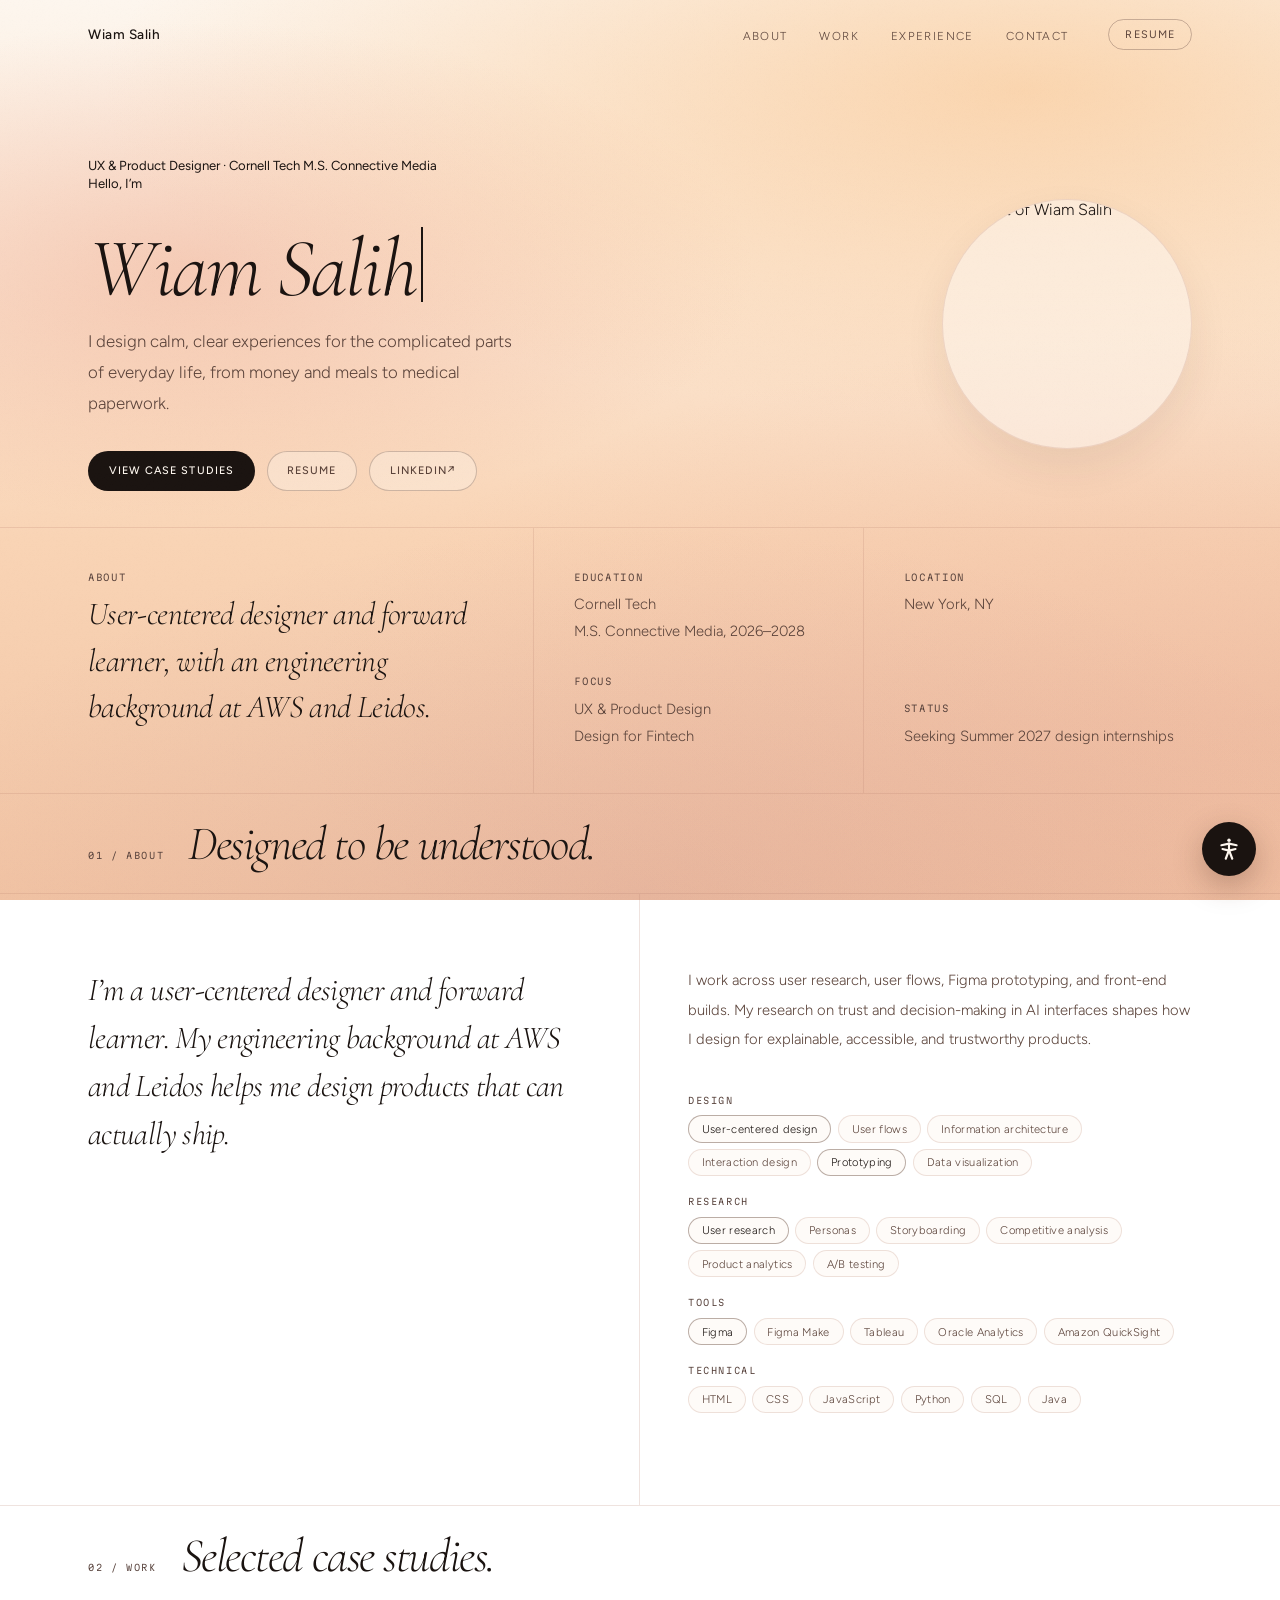
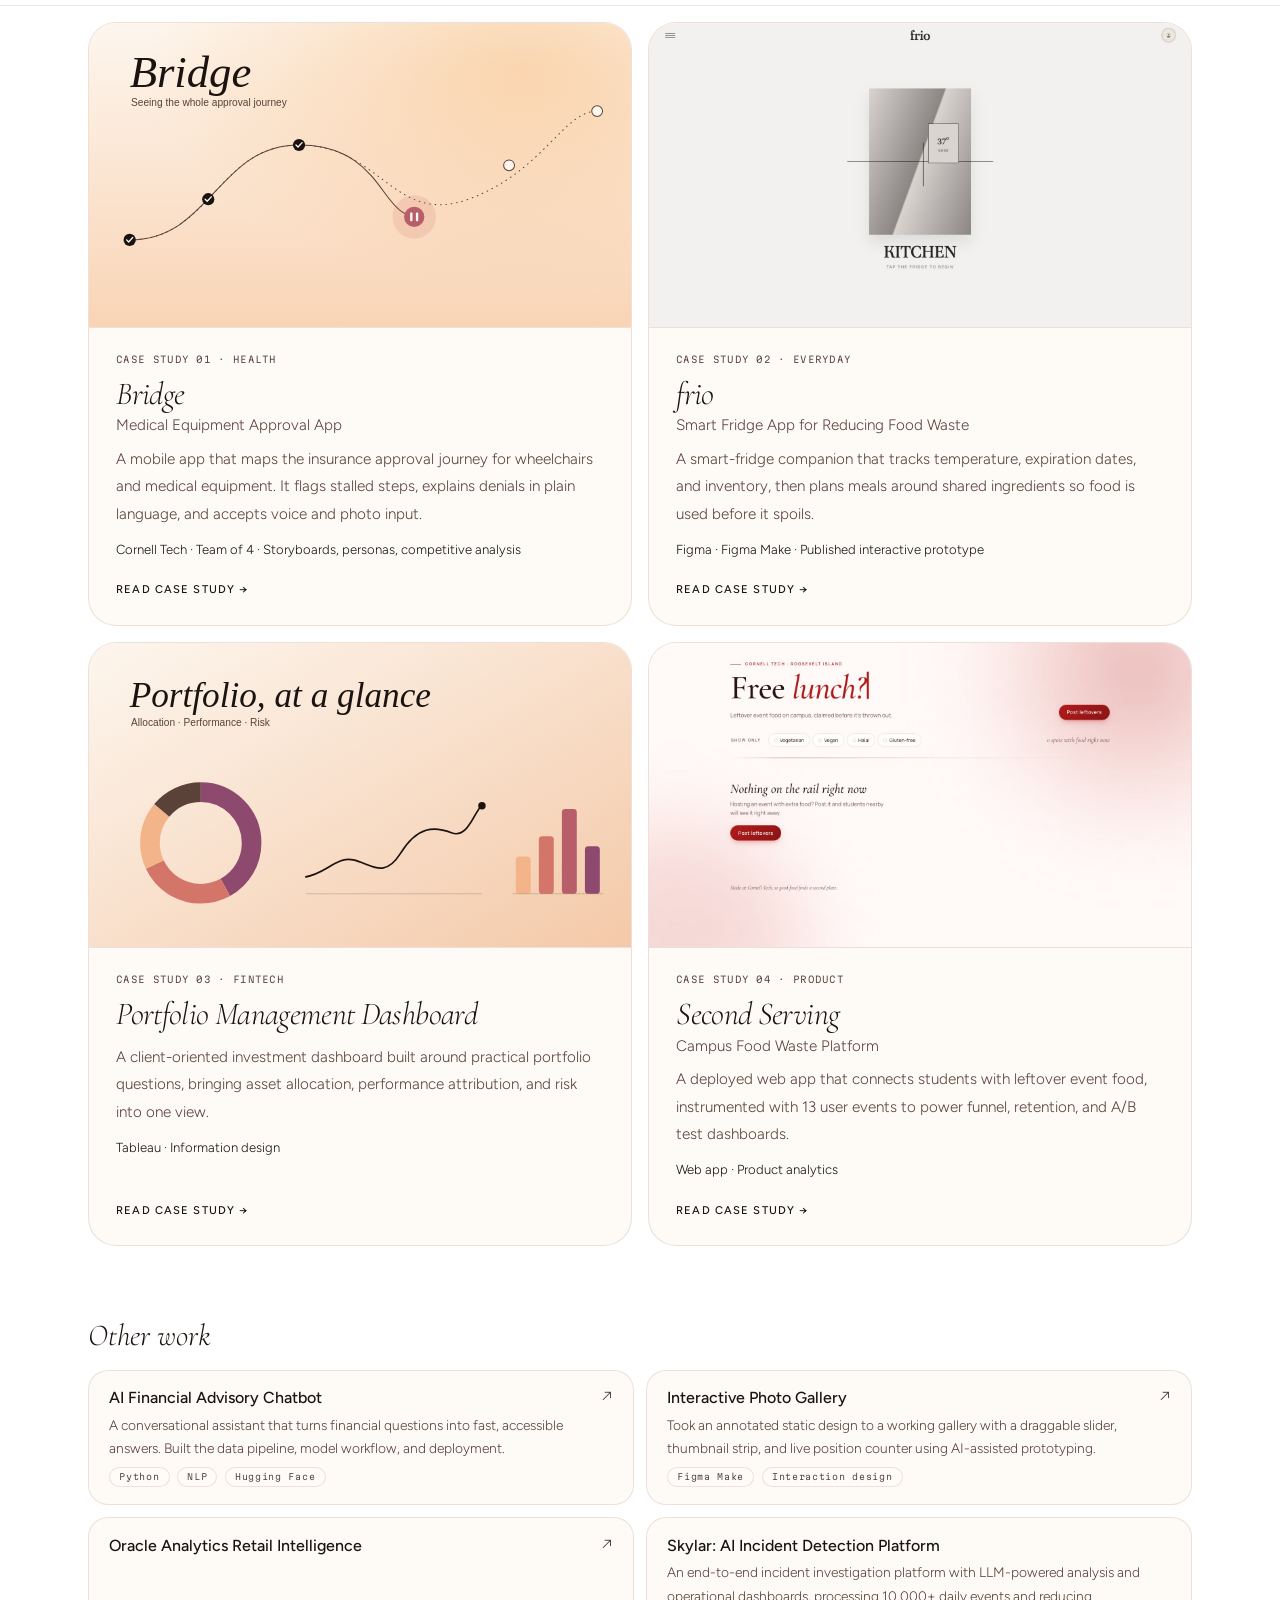
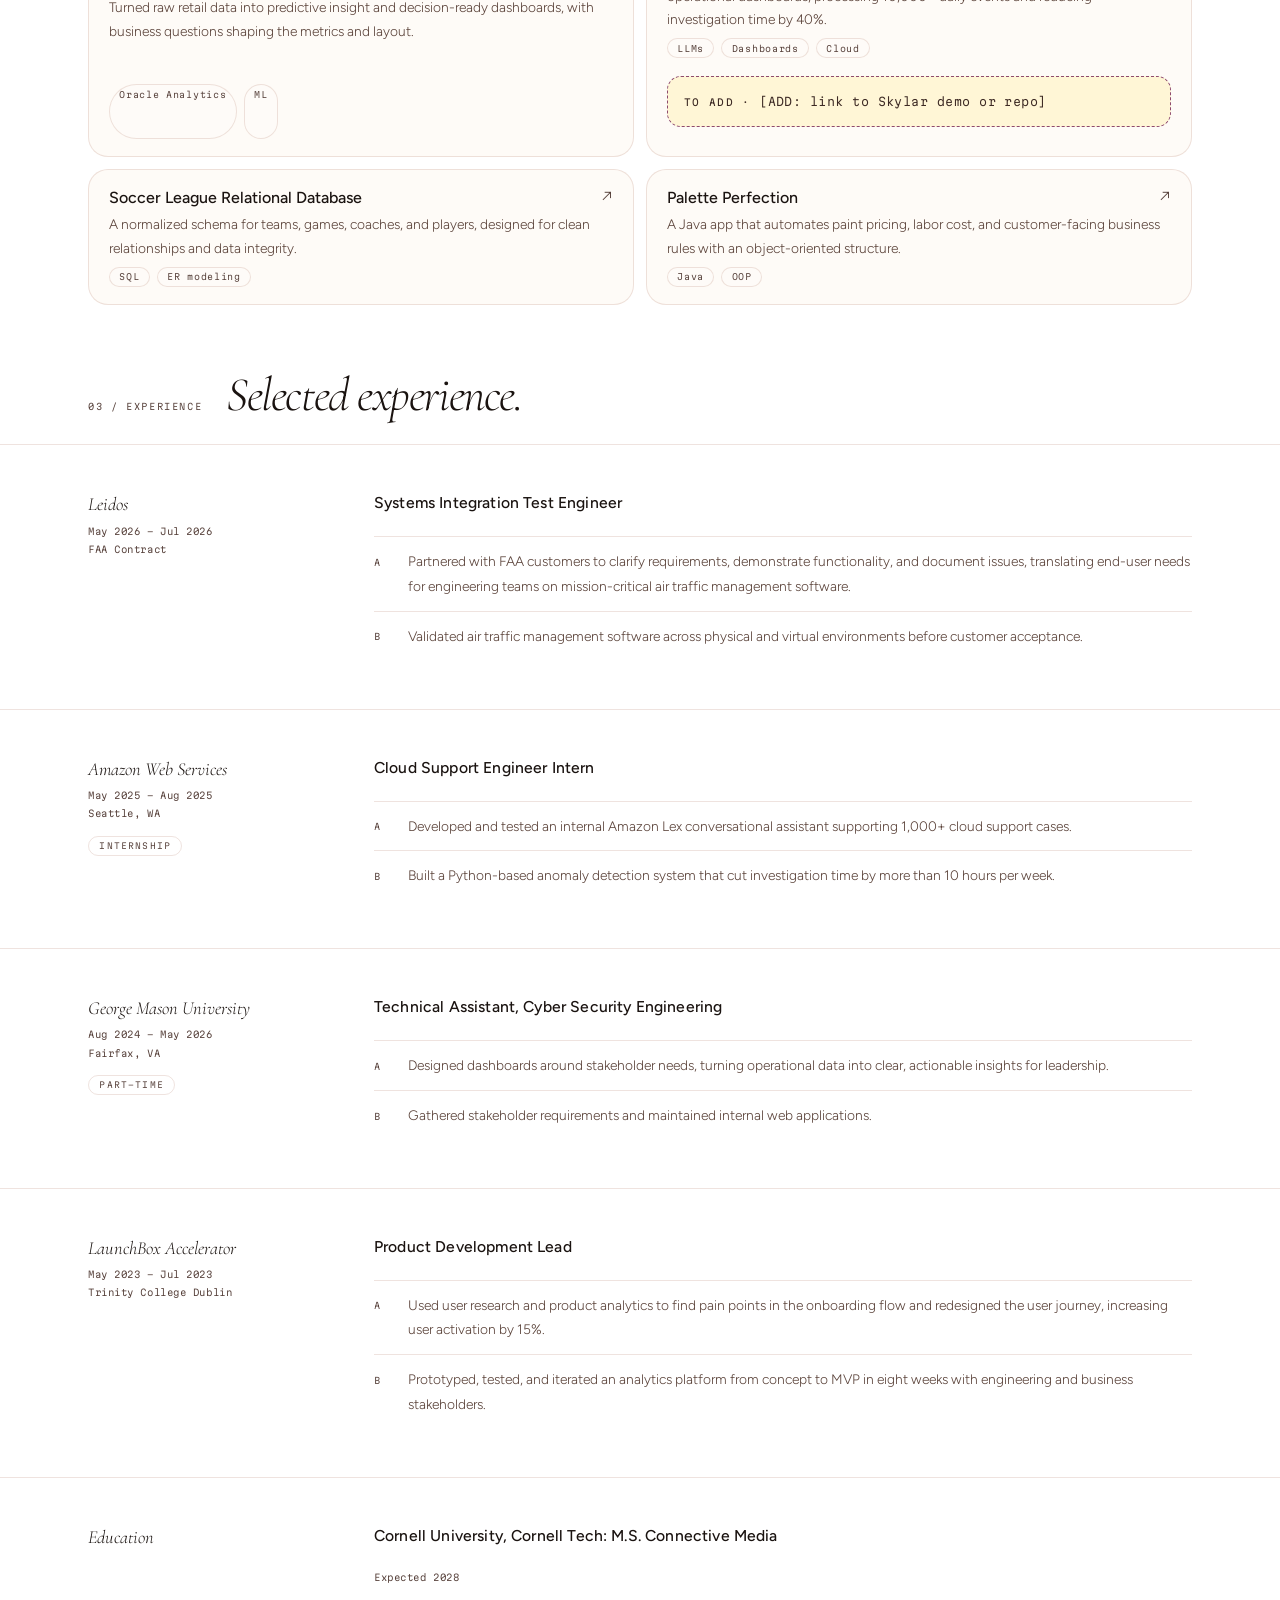
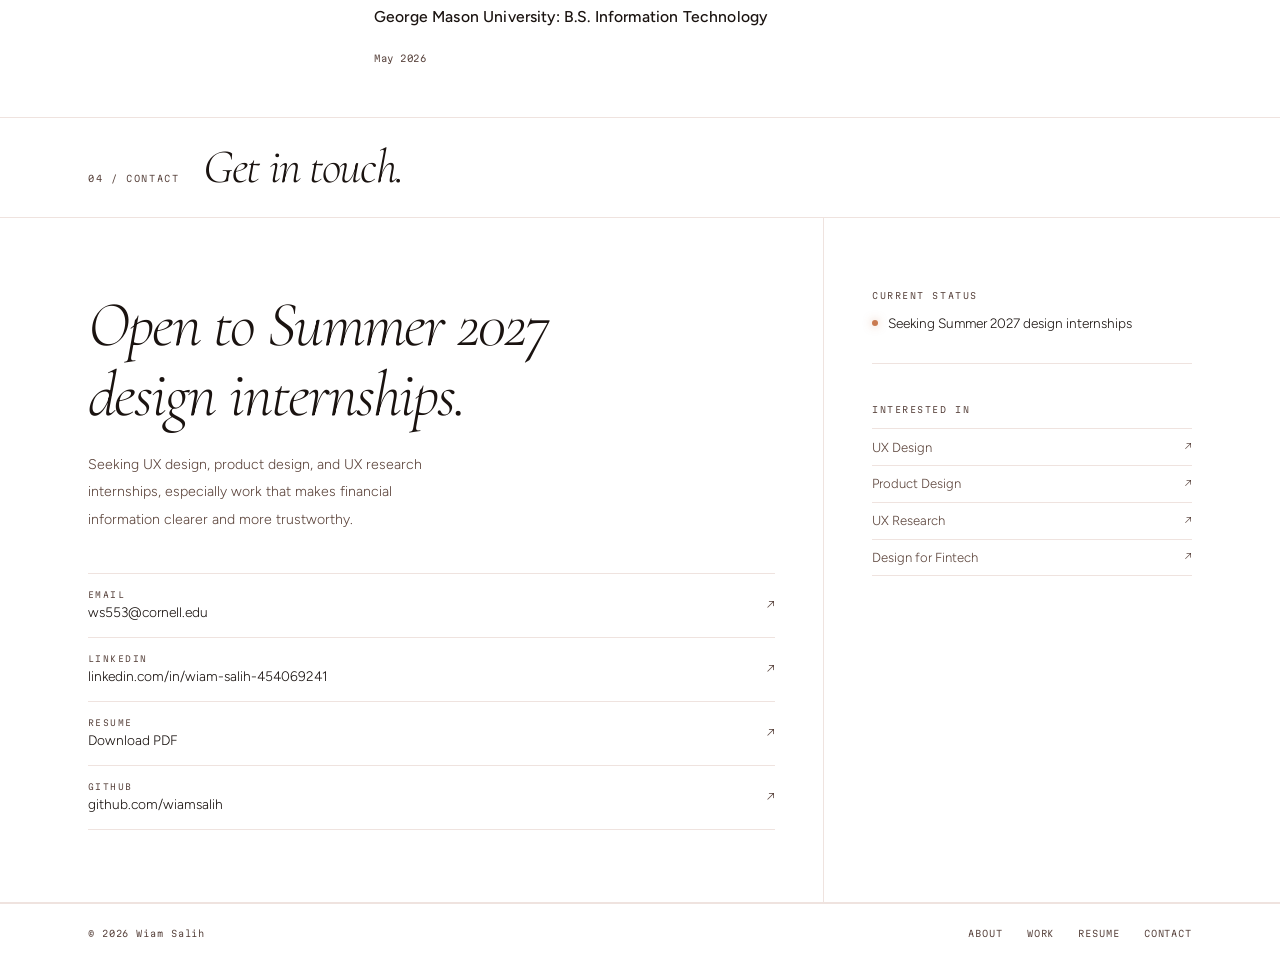
==== commit 60eb4d51: "Remove wave background and hero wave lines Back to the static warm gradient for a cleaner look. The " ====
--- a/index.html
+++ b/index.html
@@ -53,11 +53,6 @@
           </div>
         </div>
       </div>
-      <div class="hero-waves" aria-hidden="true">
-        <svg class="hw hw1" viewBox="0 0 2880 100" preserveAspectRatio="none" focusable="false"><path d="M0 52 Q180 12 360 52 T720 52 T1080 52 T1440 52 T1800 52 T2160 52 T2520 52 T2880 52"/></svg>
-        <svg class="hw hw2" viewBox="0 0 2880 100" preserveAspectRatio="none" focusable="false"><path d="M0 60 Q120 30 240 60 T480 60 T720 60 T960 60 T1200 60 T1440 60 T1680 60 T1920 60 T2160 60 T2400 60 T2640 60 T2880 60"/></svg>
-        <svg class="hw hw3" viewBox="0 0 2880 100" preserveAspectRatio="none" focusable="false"><path d="M0 46 Q360 2 720 46 T1440 46 T2160 46 T2880 46"/></svg>
-      </div>
     </div>
 
     <div class="hero-bottom">
--- a/assets/site.css
+++ b/assets/site.css
@@ -35,6 +35,8 @@
   background:
     radial-gradient(ellipse 120% 60% at 80% 10%, rgba(248,190,130,0.55) 0%, transparent 60%),
     radial-gradient(ellipse 80% 50% at 15% 30%, rgba(232,147,122,0.35) 0%, transparent 55%),
+    radial-gradient(ellipse 100% 70% at 50% 100%, rgba(142,74,110,0.10) 0%, transparent 60%),
+    radial-gradient(ellipse 140% 80% at 100% 80%, rgba(212,117,106,0.16) 0%, transparent 55%),
     linear-gradient(180deg, #fdf6ee 0%, #fce8d5 30%, #f9d4b5 60%, #f5ccad 80%, #f2c4a4 100%);
   background-attachment: fixed;
   min-height: 100vh;
@@ -1467,101 +1469,15 @@
   .nav-right { gap: 1rem; }
 }
 
-/* ===== Wave background: two layers of soft colour bands roll across the page ===== */
-html::before,
-body::before {
-  content: "";
-  position: fixed;
-  top: -6vh;
-  left: 0;
-  width: 200vw;
-  height: 112vh;
-  z-index: -1;
-  pointer-events: none;
-  background-repeat: repeat-x;
-  background-size: 50% 100%;
-  will-change: transform;
-}
-html::before {
-  background-image: url("data:image/svg+xml,%3Csvg xmlns='http://www.w3.org/2000/svg' viewBox='0 0 1440 900' preserveAspectRatio='none'%3E%3Cpath d='M0 230 Q360 150 720 230 T1440 230 L1440 900 L0 900 Z' fill='rgba%28253,246,238,0.55%29'/%3E%3Cpath d='M0 540 Q180 450 360 540 T720 540 T1080 540 T1440 540 L1440 900 L0 900 Z' fill='rgba%28244,180,138,0.38%29'/%3E%3C/svg%3E");
-  animation: sea-a 38s linear infinite;
-}
-body::before {
-  background-image: url("data:image/svg+xml,%3Csvg xmlns='http://www.w3.org/2000/svg' viewBox='0 0 1440 900' preserveAspectRatio='none'%3E%3Cpath d='M0 390 Q360 330 720 390 T1440 390 L1440 900 L0 900 Z' fill='rgba%28253,246,238,0.42%29'/%3E%3Cpath d='M0 690 Q120 630 240 690 T480 690 T720 690 T960 690 T1200 690 T1440 690 L1440 900 L0 900 Z' fill='rgba%28232,147,122,0.26%29'/%3E%3C/svg%3E");
-  animation: sea-b 26s linear infinite;
-}
-/* Move one full tile sideways while bobbing up and down, so the loop is seamless */
-@keyframes sea-a {
-  0%   { transform: translate3d(0, 0, 0); }
-  25%  { transform: translate3d(-12.5%, 3vh, 0); }
-  50%  { transform: translate3d(-25%, 0, 0); }
-  75%  { transform: translate3d(-37.5%, -3vh, 0); }
-  100% { transform: translate3d(-50%, 0, 0); }
-}
-@keyframes sea-b {
-  0%   { transform: translate3d(-50%, 0, 0); }
-  25%  { transform: translate3d(-37.5%, -4vh, 0); }
-  50%  { transform: translate3d(-25%, 0, 0); }
-  75%  { transform: translate3d(-12.5%, 4vh, 0); }
-  100% { transform: translate3d(0, 0, 0); }
-}
-
-/* ===== Hero wave lines: three thin strokes flowing at different speeds ===== */
-.hero-top-inner { padding-bottom: clamp(4.5rem, 10vh, 6.5rem); }
-.hero-waves {
-  position: absolute;
-  left: 0;
-  right: 0;
-  bottom: 0;
-  height: 84px;
-  overflow: hidden;
-  pointer-events: none;
-  z-index: -1;
-  -webkit-mask-image: linear-gradient(90deg, transparent, #000 12%, #000 88%, transparent);
-          mask-image: linear-gradient(90deg, transparent, #000 12%, #000 88%, transparent);
-}
-.hw {
-  position: absolute;
-  left: 0;
-  bottom: 0;
-  width: 200%;
-  height: 100%;
-  will-change: transform;
-}
-.hw path {
-  fill: none;
-  stroke-width: 1.25;
-  vector-effect: non-scaling-stroke;
-}
-.hw1 path { stroke: rgba(142,74,110,0.38); }
-.hw2 path { stroke: rgba(212,117,106,0.5); }
-.hw3 path { stroke: rgba(90,66,57,0.22); }
-.hw1 { animation: wave-flow 26s linear infinite; }
-.hw2 { animation: wave-flow 18s linear infinite reverse; }
-.hw3 { animation: wave-flow 40s linear infinite; }
-@keyframes wave-flow {
-  from { transform: translate3d(0, 0, 0); }
-  to   { transform: translate3d(-50%, 0, 0); }
-}
-
 /* Cover images ease in slightly on hover */
 .feat-cover { transition: transform .8s cubic-bezier(.2,.7,.2,1); }
 .feat-card:hover .feat-cover { transform: scale(1.035); }
 
 /* Motion off: panel switch or OS setting */
-body.a11y-reduce-motion::before,
-html:has(> body.a11y-reduce-motion)::before,
-body.a11y-reduce-motion .hw,
-body.a11y-reduce-motion .feat-cover { animation: none !important; transform: none !important; }
+body.a11y-reduce-motion .feat-cover { transform: none !important; }
 @media (prefers-reduced-motion: reduce) {
-  html::before, body::before, .hw { animation: none !important; transform: none !important; }
   .feat-card:hover .feat-cover { transform: none; }
 }
-
-/* High contrast: plain black, no decoration */
-body.a11y-contrast::before,
-html:has(> body.a11y-contrast)::before,
-body.a11y-contrast .hero-waves { display: none; }
 
 /* Links inside running text are underlined, not just coloured */
 .cs-content a,
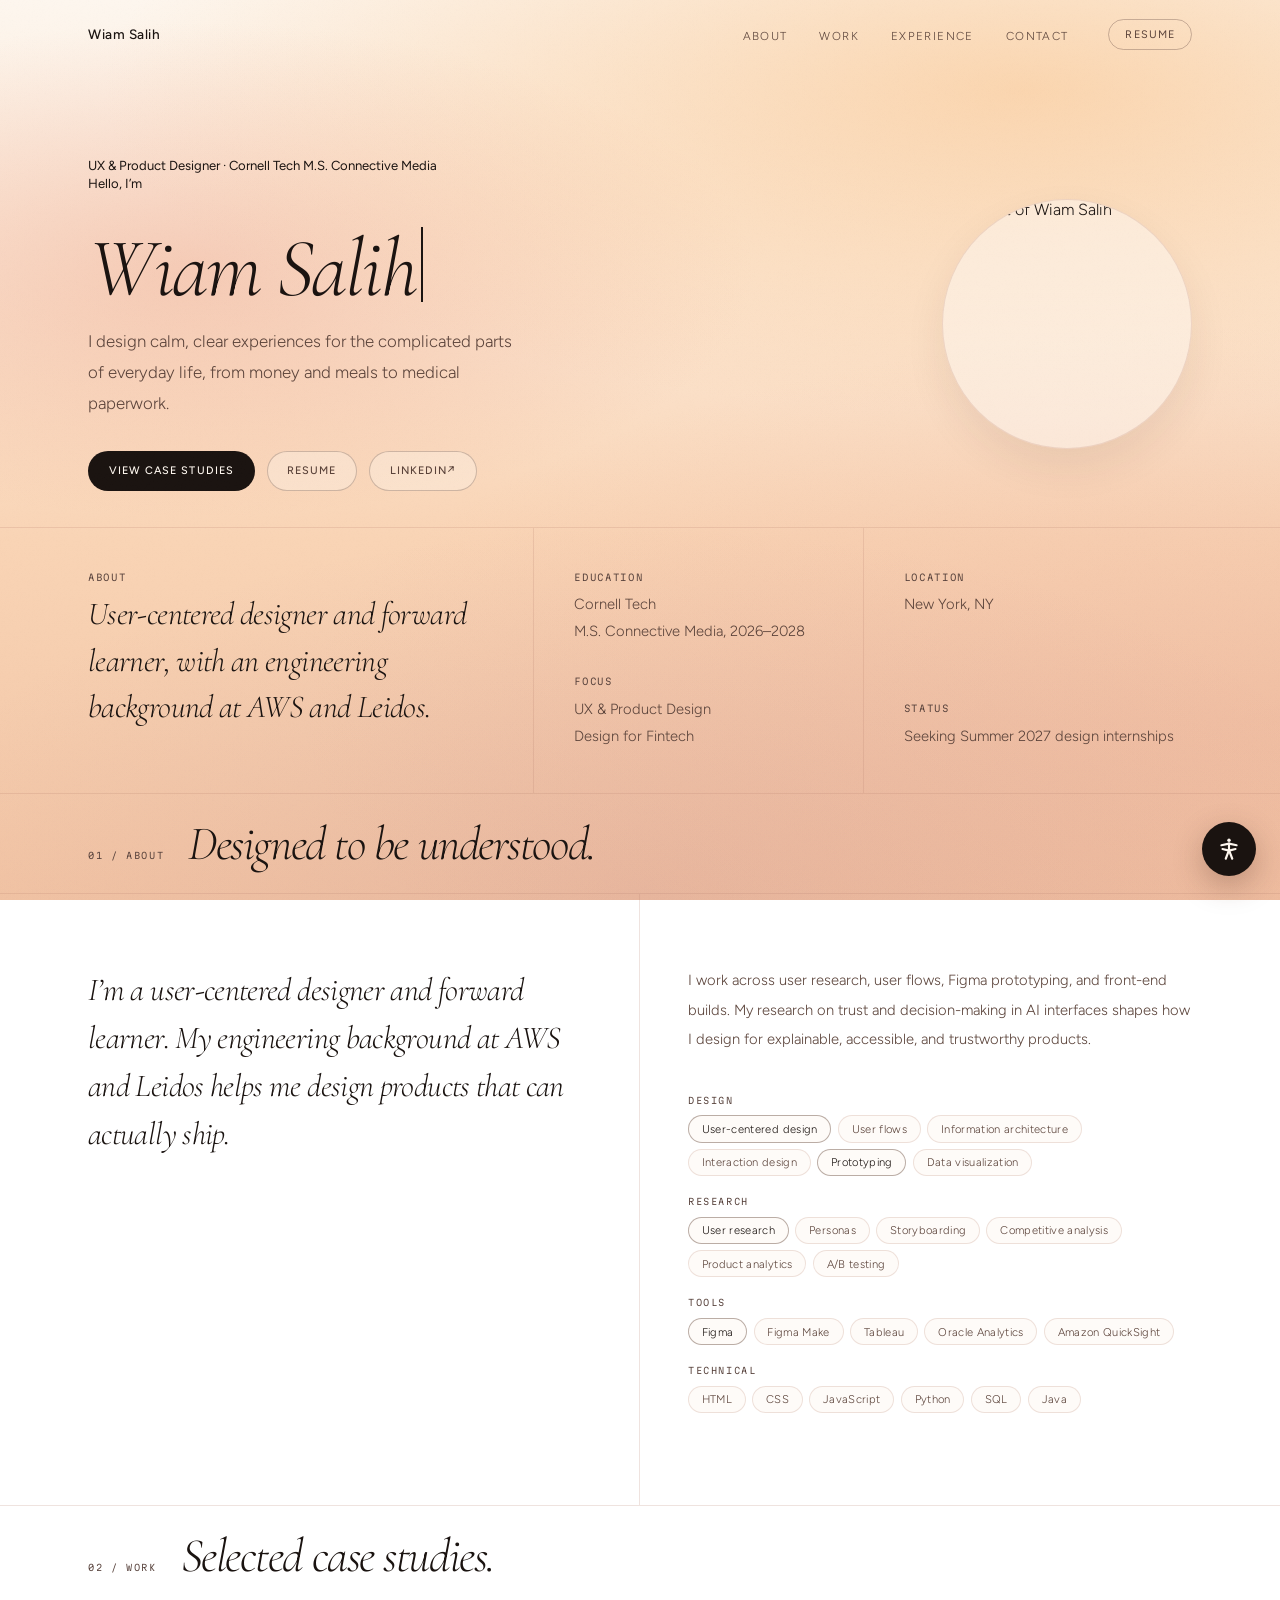
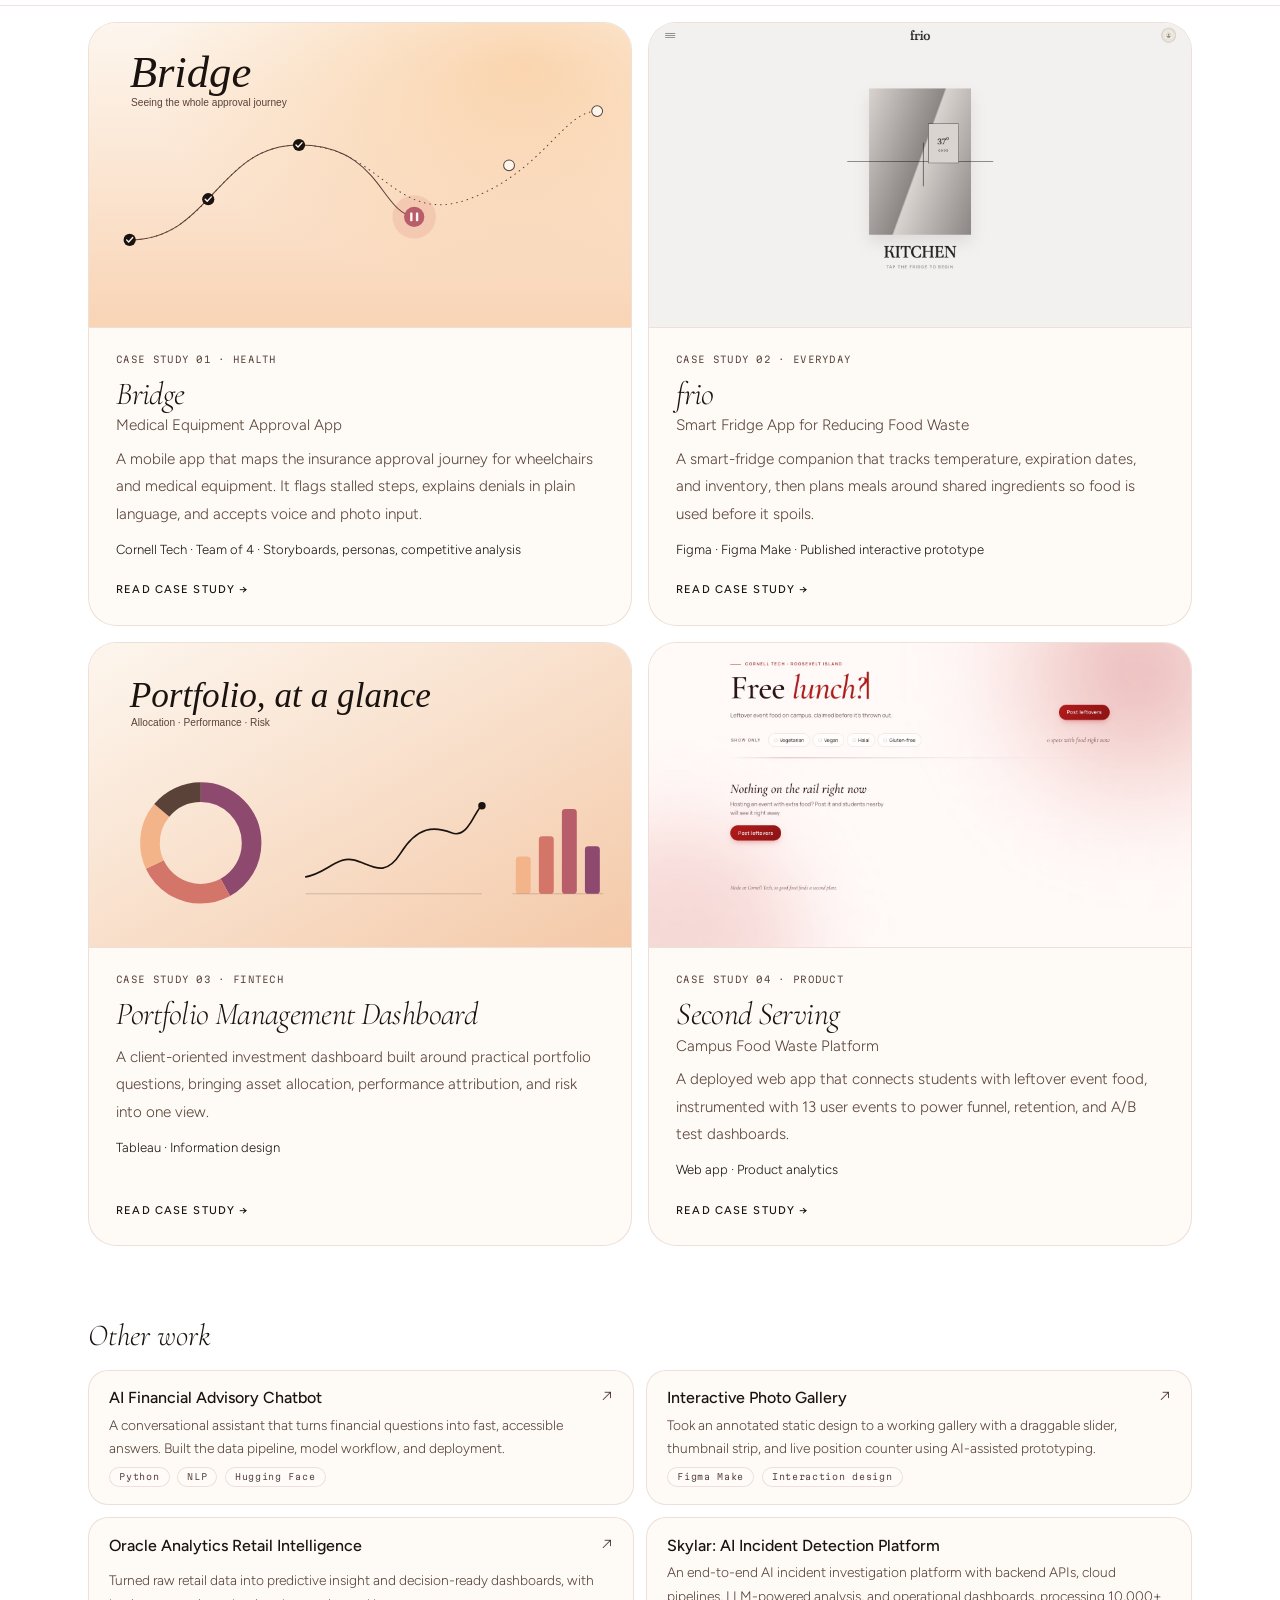
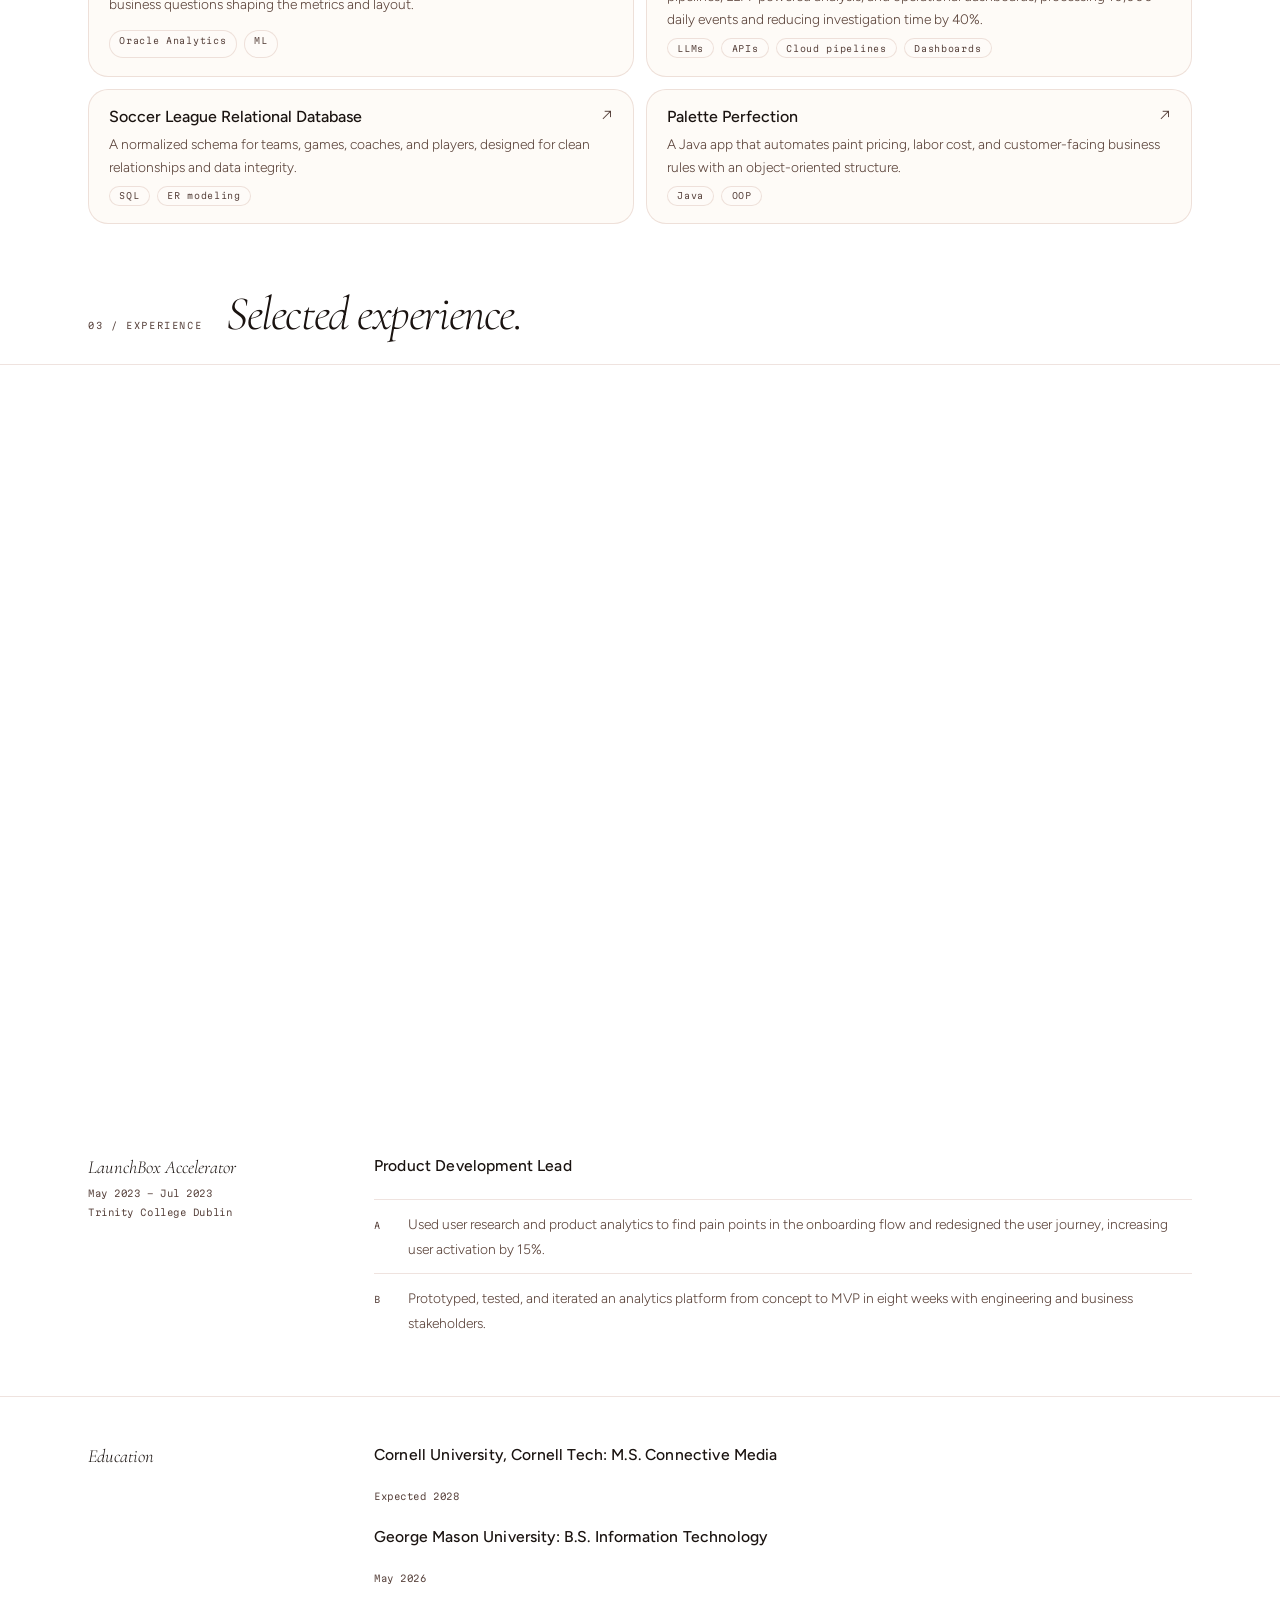
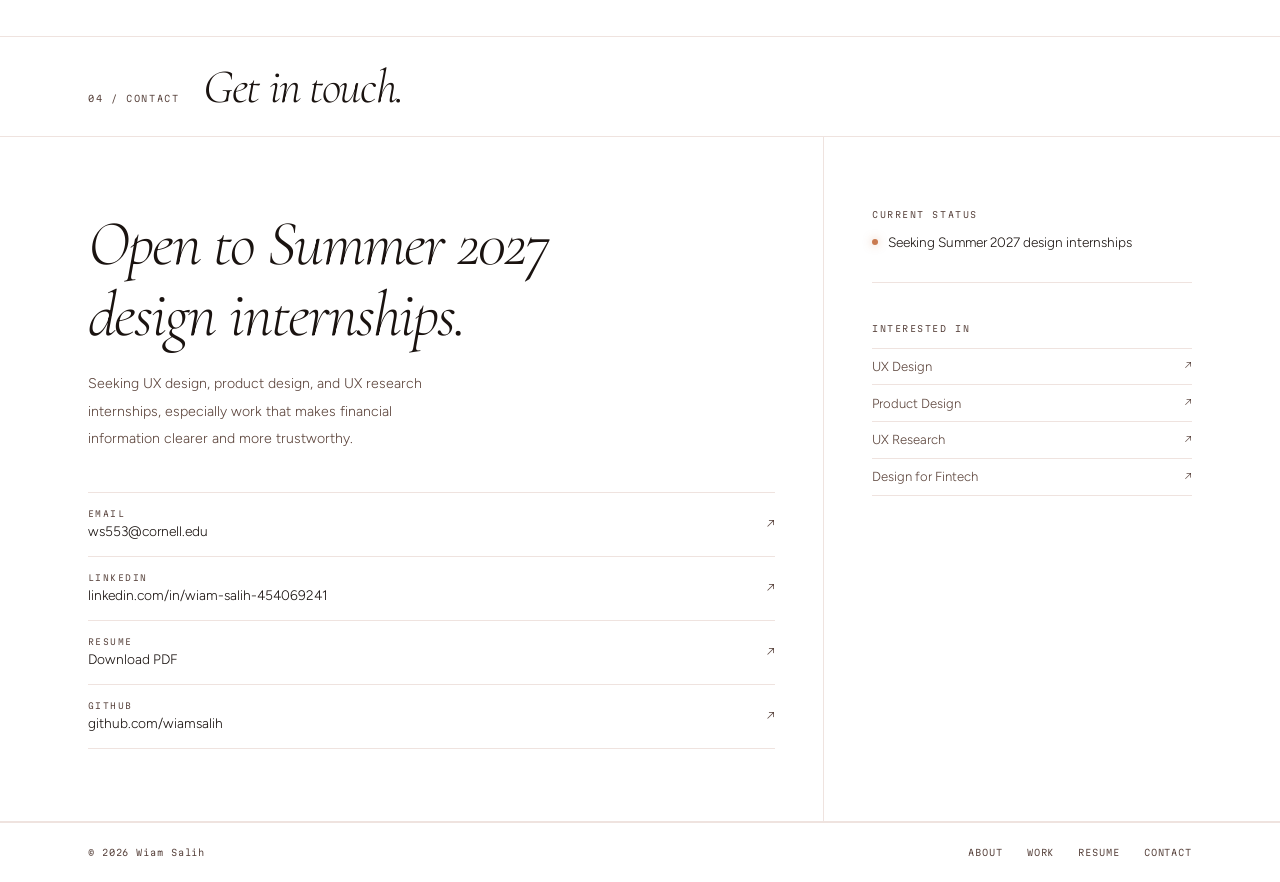
==== commit 3dc12d6b: "Skylar: drop link placeholder, use resume description Co-Authored-By: Claude Opus 5.5 <noreply@anthr" ====
--- a/index.html
+++ b/index.html
@@ -236,9 +236,8 @@
         <li class="other-item reveal">
           <div>
             <span class="other-name">Skylar: AI Incident Detection Platform</span>
-            <span class="other-desc">An end-to-end incident investigation platform with LLM-powered analysis and operational dashboards, processing 10,000+ daily events and reducing investigation time by 40%.</span>
-            <span class="pr-tags"><span class="pr-tag">LLMs</span><span class="pr-tag">Dashboards</span><span class="pr-tag">Cloud</span></span>
-            <span class="placeholder" style="grid-column: 1 / -1;">[ADD: link to Skylar demo or repo]</span>
+            <span class="other-desc">An end-to-end AI incident investigation platform with backend APIs, cloud pipelines, LLM-powered analysis, and operational dashboards, processing 10,000+ daily events and reducing investigation time by 40%.</span>
+            <span class="pr-tags"><span class="pr-tag">LLMs</span><span class="pr-tag">APIs</span><span class="pr-tag">Cloud pipelines</span><span class="pr-tag">Dashboards</span></span>
           </div>
         </li>
         <li class="other-item reveal">
